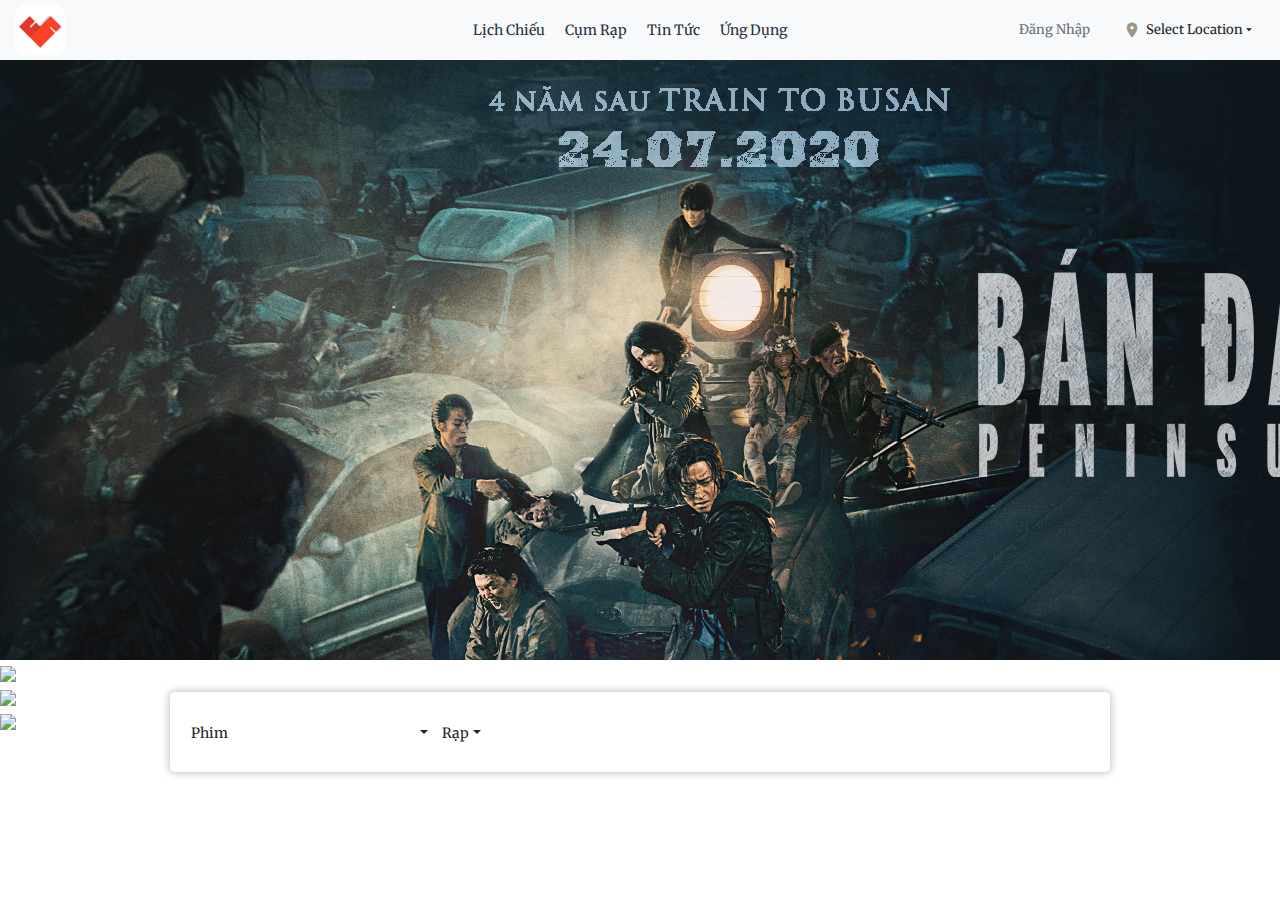
==== Home.html @ 18ea5615 "Update1" ====
<!DOCTYPE html>
<html lang="en">
  <head>
    <title>TIX -Đặt Vé Nhanh Nhất</title>
    <link rel="icon" type="image/png" href="./img/tix-logo2.png" />
    <!-- Required meta tags -->
    <meta charset="utf-8" />
    <meta
      name="viewport"
      content="width=device-width, initial-scale=1, shrink-to-fit=no"
    />

    <!----------------------------- Bootstrap CSS ----------------------------->

    <link
      rel="stylesheet"
      href="https://stackpath.bootstrapcdn.com/bootstrap/4.3.1/css/bootstrap.min.css"
      integrity="sha384-ggOyR0iXCbMQv3Xipma34MD+dH/1fQ784/j6cY/iJTQUOhcWr7x9JvoRxT2MZw1T"
      crossorigin="anonymous"
    />

    <!-----------------------------  OWL CAROUSEL----------------------------->

    <link rel="stylesheet" href="owlcarousel/assets/owl.carousel.min.css" />
    <link
      rel="stylesheet"
      href="owlcarousel/assets/owl.theme.default.min.css"
    />
    <script src="https://code.jquery.com/jquery-3.5.1.min.js"></script>
    <script src="owlcarousel/owl.carousel.min.js"></script>

    <!--------------------- ----------Slick-------------------------------->
    <link rel="stylesheet" type="text/css" href="slick/slick.css"/>
    <link rel="stylesheet" type="text/css" href="slick/slick-theme.css"/>

    <!-----------------------------ICON ------------------------------------->

    <link
      rel="stylesheet"
      href="https://cdn.jsdelivr.net/npm/fontisto@v3.0.4/css/fontisto/fontisto.min.css"
    />
    <link
      href="https://fonts.googleapis.com/icon?family=Material+Icons"
      rel="stylesheet"
    />

    <link
      rel="stylesheet"
      href="https://use.fontawesome.com/releases/v5.1.1/css/all.css"
      integrity="sha384-O8whS3fhG2OnA5Kas0Y9l3cfpmYjapjI0E4theH4iuMD+pLhbf6JI0jIMfYcK3yZ"
      crossorigin="anonymous"
    />
    <link rel="stylesheet" href="./css/home.css" />
  </head>
  <body>
    <header class="header">
      <nav class="navbar navbar-expand-lg navbar-light bg-light">
        <div class="logo">
          <a class="navbar-brand" href="#">
            <img src="./img/tix-logo.png" />
          </a>
          <button
            class="navbar-toggler"
            type="button"
            data-toggle="collapse"
            data-target="#navbarNav"
            aria-controls="navbarNav"
            aria-expanded="false"
            aria-label="Toggle navigation"
          >
            <span class="navbar-toggler-icon"></span>
          </button>
        </div>
        <div class="collapse navbar-collapse" id="navbarNav">
          <ul class="navbar-nav">
            <li class="nav-item">
              <a class="nav-link" href="#">Lịch Chiếu</a>
            </li>
            <li class="nav-item">
              <a class="nav-link" href="#">Cụm Rạp</a>
            </li>
            <li class="nav-item">
              <a class="nav-link" href="#">Tin Tức</a>
            </li>
            <li class="nav-item">
              <a class="nav-link" href="#">Ứng Dụng</a>
            </li>
          </ul>
        </div>
        <div class="navbar-collapse formHeader" id="navbarNav">
          <ul class="navbar-nav">
            <li class="nav-item">
              <a class="nav-link" href="#">
                <i class="fa fa-user-circle"></i>
                <span>Đăng Nhập</span>
              </a>
            </li>
            <li class="nav-item">
              <div class="dropdown">
                <button
                  class="btn dropdown-toggle"
                  type="button"
                  id="dropdownMenuButton"
                  data-toggle="dropdown"
                  aria-haspopup="true"
                  aria-expanded="false"
                >
                  <span class="material-icons">
                    location_on
                  </span>
                  Select Location
                </button>
                <div class="dropdown-menu" aria-labelledby="dropdownMenuButton">
                  <a class="dropdown-item" href="#">Hồ Chí Minh</a>
                  <a class="dropdown-item" href="#">Hài Nội</a>
                  <a class="dropdown-item" href="#">Đà Nẵng</a>
                  <a class="dropdown-item" href="#">Hải Phòng</a>
                  <a class="dropdown-item" href="#">Biên Hòa</a>
                  <a class="dropdown-item" href="#">Biên Hòa</a>
                  <a class="dropdown-item" href="#">Phan Thiết</a>
                  <a class="dropdown-item" href="#">Hạ Long</a>
                  <a class="dropdown-item" href="#">Cần Thơ</a>
                  <a class="dropdown-item" href="#">Vũng Tàu</a>
                </div>
              </div>
            </li>
          </ul>
        </div>
      </nav>
    </header>
    <section class="slider">
      <div class="single-item">
        <div>
          <a href=""><img src="./img/Movie1.jpg" /></a>
        </div>
        <div>
          <a href=""><img src="./img/Movie2.jpg" /></a>
        </div>
        <div>
          <a href=""><img src="./img/Movie3.jpg" /></a>
        </div>
        <div>
            <a href=""><img src="./img/Movie4.jpg" /></a>
          </div>
      </div>
      <div class="homeTools">
        <div class="dropdown flim">
            <button
              class="btn dropdown-toggle"
              type="button"
              id="dropdownMenuButton"
              data-toggle="dropdown"
              aria-haspopup="true"
              aria-expanded="false"
            >
            <span>Phim</span>              
            </button>
            <div class="dropdown-menu" aria-labelledby="dropdownMenuButton">
              <a class="dropdown-item" href="#">Bản Đảo</a>
              <a class="dropdown-item" href="#">Cậu bé người gỗ</a>
              <a class="dropdown-item" href="#">Chuyến du lịch chết chóc</a>
              <a class="dropdown-item" href="#">Hậu Duệ Thần Sấm</a>
            </div>
          </div>
          <div class="dropdown theaters">
            <button
              class="btn dropdown-toggle"
              type="button"
              id="dropdownMenuButton"
              data-toggle="dropdown"
              aria-haspopup="true"
              aria-expanded="false"
            >
            <span>Rạp</span>              
            </button>
            <div class="dropdown-menu" aria-labelledby="dropdownMenuButton">
              <a class="dropdown-item" href="#">Vui Lòng Chọn Phim</a>
            </div>
          </div>

      </div>
    </section>

    <!-- Optional JavaScript -->
    <!-- jQuery first, then Popper.js, then Bootstrap JS -->
    <script
      src="https://cdnjs.cloudflare.com/ajax/libs/popper.js/1.14.7/umd/popper.min.js"
      integrity="sha384-UO2eT0CpHqdSJQ6hJty5KVphtPhzWj9WO1clHTMGa3JDZwrnQq4sF86dIHNDz0W1"
      crossorigin="anonymous"
    ></script>
    <script
      src="https://stackpath.bootstrapcdn.com/bootstrap/4.3.1/js/bootstrap.min.js"
      integrity="sha384-JjSmVgyd0p3pXB1rRibZUAYoIIy6OrQ6VrjIEaFf/nJGzIxFDsf4x0xIM+B07jRM"
      crossorigin="anonymous"
    ></script>
    <script
      type="text/javascript"
      src="https://cdn.jsdelivr.net/npm/slick-carousel@1.8.1/slick/slick.min.js"
    ></script>
    <!--SLICK-->
    <script src="./js/JS/slick.js"></script>
  </body>
</html>
---- css/home.css ----
@import url("https://fonts.googleapis.com/css2?family=Merriweather:wght@300;400;700;900&family=Roboto+Condensed:wght@300;400;700&display=swap");
* {
  font-family: 'Merriweather', serif;
}

.header {
  background-color: rgba(255, 255, 255, 0.9);
  -webkit-box-shadow: 0 0 15px rgba(0, 0, 0, 0.3);
          box-shadow: 0 0 15px rgba(0, 0, 0, 0.3);
  width: 100%;
}

.header .navbar {
  display: -webkit-box;
  display: -ms-flexbox;
  display: flex;
  -webkit-box-pack: justify !important;
      -ms-flex-pack: justify !important;
          justify-content: space-between !important;
  position: relative;
  height: 60px;
}

.header .navbar .logo {
  position: absolute;
  top: 50%;
  left: 15px;
  -webkit-transform: translateY(-50%);
          transform: translateY(-50%);
}

.header .navbar .logo img {
  width: 50px;
}

.header .navbar .collapse {
  position: absolute;
  left: 50%;
  top: 50%;
  -webkit-transform: translate(-50%, -50%);
          transform: translate(-50%, -50%);
}

.header .navbar .collapse .nav-link {
  color: #29303b;
  font-size: 14px;
  margin-right: 20px;
  padding: 0;
  -webkit-transition: .9s;
  transition: .9s;
}

.header .navbar .collapse .nav-link:hover {
  color: #fb4226;
}

.header .navbar .formHeader {
  position: absolute;
  right: 15px;
  top: 50%;
  -webkit-transform: translateY(-50%);
          transform: translateY(-50%);
}

.header .navbar .formHeader .navbar-nav {
  display: -webkit-box;
  display: -ms-flexbox;
  display: flex;
  -webkit-box-pack: center;
      -ms-flex-pack: center;
          justify-content: center;
  -webkit-box-align: center;
      -ms-flex-align: center;
          align-items: center;
}

.header .navbar .formHeader .navbar-nav .nav-item .nav-link {
  color: #686f7a;
  font-size: 14px;
  margin-right: 20px;
  padding: 0;
  -webkit-transition: .9s;
  transition: .9s;
  display: -webkit-box;
  display: -ms-flexbox;
  display: flex;
  -webkit-box-align: center;
      -ms-flex-align: center;
          align-items: center;
  -webkit-box-pack: center;
      -ms-flex-pack: center;
          justify-content: center;
}

.header .navbar .formHeader .navbar-nav .nav-item .nav-link i {
  font-size: 30px;
  color: #9b9b9b;
  margin-right: 10px;
}

.header .navbar .formHeader .navbar-nav .nav-item .nav-link span {
  font-size: 13px;
}

.header .navbar .formHeader .navbar-nav .nav-item .dropdown button {
  display: -webkit-box;
  display: -ms-flexbox;
  display: flex;
  -webkit-box-pack: center;
      -ms-flex-pack: center;
          justify-content: center;
  -webkit-box-align: center;
      -ms-flex-align: center;
          align-items: center;
  background: transparent;
  font-size: 13px;
}

.header .navbar .formHeader .navbar-nav .nav-item .dropdown button span {
  font-size: 18px;
  margin-right: 5px;
}

.header .navbar .formHeader .navbar-nav .nav-item .dropdown button span {
  color: #989586;
}

.slider {
  position: relative;
}

.slider .homeTools {
  display: block;
  max-width: 940px;
  margin: auto;
  height: 80px;
  position: absolute;
  bottom: 0;
  width: 100%;
  left: 50%;
  -webkit-transform: translate(-50%, 50%);
          transform: translate(-50%, 50%);
  background-color: #fff;
  border-radius: 5px;
  -webkit-box-shadow: 0 0 10px rgba(0, 0, 0, 0.3);
          box-shadow: 0 0 10px rgba(0, 0, 0, 0.3);
  z-index: 2;
  display: -webkit-box;
  display: -ms-flexbox;
  display: flex;
  -webkit-box-align: center;
      -ms-flex-align: center;
          align-items: center;
  padding: 0 20px;
}

.slider .homeTools .dropdown {
  outline: none;
}

.slider .homeTools .dropdown .dropdown-toggle {
  position: relative;
}

.slider .homeTools .dropdown .dropdown-toggle span {
  font-size: 14px;
}

.slider .homeTools .dropdown .dropdown-toggle::after {
  position: absolute;
  right: 0;
  top: 50%;
  -webkit-transform: translateY(-50%);
          transform: translateY(-50%);
}

.slider .homeTools .flim .dropdown-toggle {
  padding: 5px 200px 5px 0;
}
/*# sourceMappingURL=home.css.map */
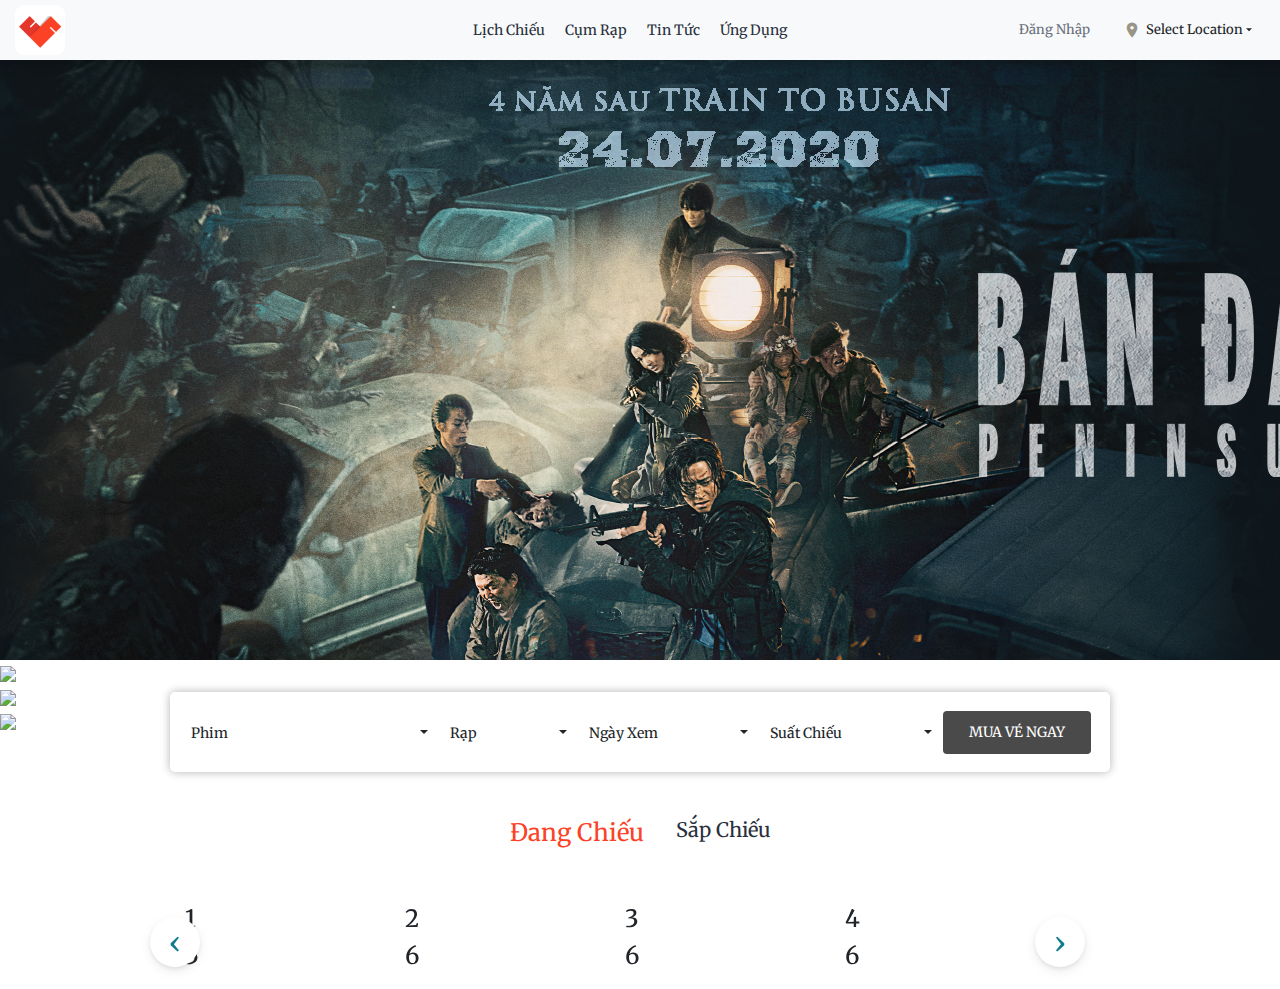
==== commit 6beefc32: "Update" ====
--- a/Home.html
+++ b/Home.html
@@ -30,9 +30,8 @@
     <script src="owlcarousel/owl.carousel.min.js"></script>
 
     <!--------------------- ----------Slick-------------------------------->
-    <link rel="stylesheet" type="text/css" href="slick/slick.css"/>
-    <link rel="stylesheet" type="text/css" href="slick/slick-theme.css"/>
-
+    <link rel="stylesheet" type="text/css" href="slick/slick.css" />
+    <link rel="stylesheet" type="text/css" href="slick/slick-theme.css" />
     <!-----------------------------ICON ------------------------------------->
 
     <link
@@ -140,45 +139,148 @@
           <a href=""><img src="./img/Movie3.jpg" /></a>
         </div>
         <div>
-            <a href=""><img src="./img/Movie4.jpg" /></a>
-          </div>
+          <a href=""><img src="./img/Movie4.jpg" /></a>
+        </div>
       </div>
       <div class="homeTools">
         <div class="dropdown flim">
-            <button
-              class="btn dropdown-toggle"
-              type="button"
-              id="dropdownMenuButton"
-              data-toggle="dropdown"
-              aria-haspopup="true"
-              aria-expanded="false"
+          <button
+            class="btn dropdown-toggle"
+            type="button"
+            id="dropdownMenuButton"
+            data-toggle="dropdown"
+            aria-haspopup="true"
+            aria-expanded="false"
+          >
+            <span>Phim</span>
+          </button>
+          <div class="dropdown-menu" aria-labelledby="dropdownMenuButton">
+            <a class="dropdown-item" href="#">Bản Đảo</a>
+            <a class="dropdown-item" href="#">Cậu bé người gỗ</a>
+            <a class="dropdown-item" href="#">Chuyến du lịch chết chóc</a>
+            <a class="dropdown-item" href="#">Hậu Duệ Thần Sấm</a>
+          </div>
+        </div>
+        <div class="dropdown theaters">
+          <button
+            class="btn dropdown-toggle"
+            type="button"
+            id="dropdownMenuButton"
+            data-toggle="dropdown"
+            aria-haspopup="true"
+            aria-expanded="false"
+          >
+            <span>Rạp</span>
+          </button>
+          <div class="dropdown-menu" aria-labelledby="dropdownMenuButton">
+            <a class="dropdown-item" href="#">Vui Lòng Chọn Phim</a>
+          </div>
+        </div>
+        <div class="dropdown date">
+          <button
+            class="btn dropdown-toggle"
+            type="button"
+            id="dropdownMenuButton"
+            data-toggle="dropdown"
+            aria-haspopup="true"
+            aria-expanded="false"
+          >
+            <span>Ngày Xem</span>
+          </button>
+          <div class="dropdown-menu" aria-labelledby="dropdownMenuButton">
+            <a class="dropdown-item" href="#">Vui Lòng Chọn Phim và Rạp</a>
+          </div>
+        </div>
+        <div class="dropdown showtime">
+          <button
+            class="btn dropdown-toggle"
+            type="button"
+            id="dropdownMenuButton"
+            data-toggle="dropdown"
+            aria-haspopup="true"
+            aria-expanded="false"
+          >
+            <span>Suất Chiếu</span>
+          </button>
+          <div class="dropdown-menu" aria-labelledby="dropdownMenuButton">
+            <a class="dropdown-item" href="#"
+              >Vui Lòng Chọn Phim,Rạp và Ngày Xem</a
             >
-            <span>Phim</span>              
-            </button>
-            <div class="dropdown-menu" aria-labelledby="dropdownMenuButton">
-              <a class="dropdown-item" href="#">Bản Đảo</a>
-              <a class="dropdown-item" href="#">Cậu bé người gỗ</a>
-              <a class="dropdown-item" href="#">Chuyến du lịch chết chóc</a>
-              <a class="dropdown-item" href="#">Hậu Duệ Thần Sấm</a>
+          </div>
+        </div>
+        <div class="buyticker">
+          <button id="btnBuy">MUA VÉ NGAY</button>
+        </div>
+      </div>
+    </section>
+    <section class="container main-container">
+      <section class="flimblock">
+        <ul class="nav nav-pills mb-3 " id="pills-tab" role="tablist">
+          <li class="nav-item" role="presentation">
+            <a
+              class="nav-link active"
+              id="pills-home-tab"
+              data-toggle="pill"
+              href="#pills-ComingNow"
+              role="tab"
+              aria-controls="pills-home"
+              aria-selected="true"
+              >Đang Chiếu</a
+            >
+          </li>
+          <li class="nav-item" role="presentation">
+            <a
+              class="nav-link"
+              id="pills-profile-tab"
+              data-toggle="pill"
+              href="#pills-ComingSoon"
+              role="tab"
+              aria-controls="pills-profile"
+              aria-selected="false"
+              >Sắp Chiếu</a
+            >
+          </li>
+        </ul>
+        <div class="tab-content" id="pills-tabContent">
+          <div
+            class="tab-pane fade show active"
+            id="pills-ComingNow"
+            role="tabpanel"
+            aria-labelledby="pills-home-tab"
+          >
+            <div class="owl-carousel owl-theme row">
+              <div class="col-xl-12 row">
+                <div class="item col-xl-3"><h4>1</h4></div>
+                <div class="item col-xl-3"><h4>2</h4></div>
+                <div class="item col-xl-3"><h4>3</h4></div>
+                <div class="item col-xl-3"><h4>4</h4></div>
+                <div class="item col-xl-3"><h4>5</h4></div>
+                <div class="item col-xl-3"><h4>6</h4></div>
+                <div class="item col-xl-3"><h4>6</h4></div>
+                <div class="item col-xl-3"><h4>6</h4></div>
+              </div>
+              <div class="col-xl-12 row">
+                <div class="item col-xl-3"><h4>1</h4></div>
+                <div class="item col-xl-3"><h4>2</h4></div>
+                <div class="item col-xl-3"><h4>3</h4></div>
+                <div class="item col-xl-3"><h4>4</h4></div>
+                <div class="item col-xl-3"><h4>5</h4></div>
+                <div class="item col-xl-3"><h4>6</h4></div>
+                <div class="item col-xl-3"><h4>6</h4></div>
+                <div class="item col-xl-3"><h4>6</h4></div>
+              </div>
             </div>
           </div>
-          <div class="dropdown theaters">
-            <button
-              class="btn dropdown-toggle"
-              type="button"
-              id="dropdownMenuButton"
-              data-toggle="dropdown"
-              aria-haspopup="true"
-              aria-expanded="false"
-            >
-            <span>Rạp</span>              
-            </button>
-            <div class="dropdown-menu" aria-labelledby="dropdownMenuButton">
-              <a class="dropdown-item" href="#">Vui Lòng Chọn Phim</a>
-            </div>
-          </div>
-
-      </div>
+          <div
+            class="tab-pane fade"
+            id="pills-ComingSoon"
+            role="tabpanel"
+            aria-labelledby="pills-profile-tab"
+          >
+            ...
+          </div>
+        </div>
+      </section>
     </section>
 
     <!-- Optional JavaScript -->
@@ -199,5 +301,6 @@
     ></script>
     <!--SLICK-->
     <script src="./js/JS/slick.js"></script>
+    <script src="./js/JS/carousel.js"></script>
   </body>
 </html>
--- a/css/home.css
+++ b/css/home.css
@@ -4,10 +4,14 @@
 }
 
 .header {
-  background-color: rgba(255, 255, 255, 0.9);
+  background-color: rgba(255, 255, 255, 0.5);
   -webkit-box-shadow: 0 0 15px rgba(0, 0, 0, 0.3);
           box-shadow: 0 0 15px rgba(0, 0, 0, 0.3);
   width: 100%;
+  position: fixed;
+  z-index: 9;
+  height: 60px;
+  top: 0;
 }
 
 .header .navbar {
@@ -126,6 +130,7 @@
 }
 
 .slider {
+  margin-top: 60px;
   position: relative;
 }
 
@@ -151,11 +156,16 @@
   -webkit-box-align: center;
       -ms-flex-align: center;
           align-items: center;
-  padding: 0 20px;
+  padding: 0 10px;
 }
 
 .slider .homeTools .dropdown {
   outline: none;
+  padding: 10px;
+}
+
+.slider .homeTools .dropdown .dropdown-menu .dropdown-item {
+  font-size: 14px;
 }
 
 .slider .homeTools .dropdown .dropdown-toggle {
@@ -177,4 +187,56 @@
 .slider .homeTools .flim .dropdown-toggle {
   padding: 5px 200px 5px 0;
 }
+
+.slider .homeTools .theaters .dropdown-toggle,
+.slider .homeTools .date .dropdown-toggle,
+.slider .homeTools .showtime .dropdown-toggle {
+  padding: 5px 90px 5px 0;
+}
+
+.slider .homeTools .buyticker button {
+  background: #4a4a4a;
+  border: 1px solid transparent;
+  padding: 10px 25px;
+  border-radius: 4px;
+  font-size: 14px;
+  color: #ffffff;
+  cursor: pointer;
+}
+
+.container {
+  max-width: 940px !important;
+}
+
+.main-container .flimblock {
+  padding-top: 75px;
+}
+
+.main-container .flimblock .nav {
+  display: -webkit-box;
+  display: -ms-flexbox;
+  display: flex;
+  -webkit-box-pack: center;
+      -ms-flex-pack: center;
+          justify-content: center;
+}
+
+.main-container .flimblock .nav .nav-item .nav-link {
+  background: transparent;
+  color: #29303b;
+  font-size: 20px;
+  -webkit-transition: .5s;
+  transition: .5s;
+  font-weight: 400;
+}
+
+.main-container .flimblock .nav .nav-item .active {
+  color: #fb4226;
+  font-size: 24px !important;
+  margin-bottom: 30px;
+}
+
+.main-container .flimblock .nav .nav-item .nav-link:hover {
+  font-size: 24px;
+}
 /*# sourceMappingURL=home.css.map */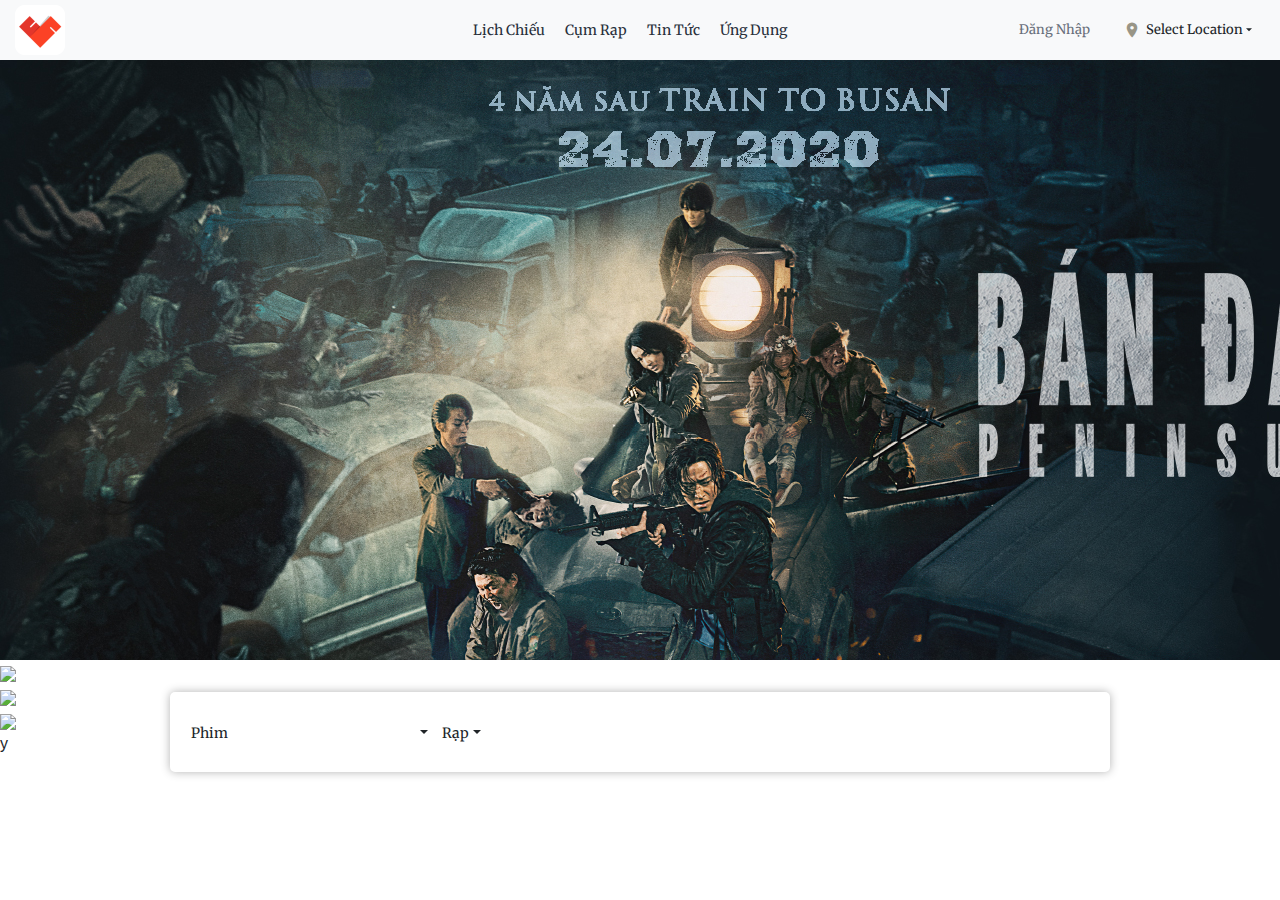
==== commit f6c284af: "??" ====
--- a/Home.html
+++ b/Home.html
@@ -30,8 +30,9 @@
     <script src="owlcarousel/owl.carousel.min.js"></script>
 
     <!--------------------- ----------Slick-------------------------------->
-    <link rel="stylesheet" type="text/css" href="slick/slick.css" />
-    <link rel="stylesheet" type="text/css" href="slick/slick-theme.css" />
+    <link rel="stylesheet" type="text/css" href="slick/slick.css"/>
+    <link rel="stylesheet" type="text/css" href="slick/slick-theme.css"/>
+
     <!-----------------------------ICON ------------------------------------->
 
     <link
@@ -139,150 +140,56 @@
           <a href=""><img src="./img/Movie3.jpg" /></a>
         </div>
         <div>
-          <a href=""><img src="./img/Movie4.jpg" /></a>
-        </div>
+            <a href=""><img src="./img/Movie4.jpg" /></a>
+          </div>
       </div>
       <div class="homeTools">
         <div class="dropdown flim">
-          <button
-            class="btn dropdown-toggle"
-            type="button"
-            id="dropdownMenuButton"
-            data-toggle="dropdown"
-            aria-haspopup="true"
-            aria-expanded="false"
-          >
-            <span>Phim</span>
-          </button>
-          <div class="dropdown-menu" aria-labelledby="dropdownMenuButton">
-            <a class="dropdown-item" href="#">Bản Đảo</a>
-            <a class="dropdown-item" href="#">Cậu bé người gỗ</a>
-            <a class="dropdown-item" href="#">Chuyến du lịch chết chóc</a>
-            <a class="dropdown-item" href="#">Hậu Duệ Thần Sấm</a>
+            <button
+              class="btn dropdown-toggle"
+              type="button"
+              id="dropdownMenuButton"
+              data-toggle="dropdown"
+              aria-haspopup="true"
+              aria-expanded="false"
+            >
+            <span>Phim</span>              
+            </button>
+            <div class="dropdown-menu" aria-labelledby="dropdownMenuButton">
+              <a class="dropdown-item" href="#">Bản Đảo</a>
+              <a class="dropdown-item" href="#">Cậu bé người gỗ</a>
+              <a class="dropdown-item" href="#">Chuyến du lịch chết chóc</a>
+              <a class="dropdown-item" href="#">Hậu Duệ Thần Sấm</a>
+            </div>
           </div>
-        </div>
-        <div class="dropdown theaters">
-          <button
-            class="btn dropdown-toggle"
-            type="button"
-            id="dropdownMenuButton"
-            data-toggle="dropdown"
-            aria-haspopup="true"
-            aria-expanded="false"
-          >
-            <span>Rạp</span>
-          </button>
-          <div class="dropdown-menu" aria-labelledby="dropdownMenuButton">
-            <a class="dropdown-item" href="#">Vui Lòng Chọn Phim</a>
+          <div class="dropdown theaters">
+            <button
+              class="btn dropdown-toggle"
+              type="button"
+              id="dropdownMenuButton"
+              data-toggle="dropdown"
+              aria-haspopup="true"
+              aria-expanded="false"
+            >
+            <span>Rạp</span>              
+            </button>
+            <div class="dropdown-menu" aria-labelledby="dropdownMenuButton">
+              <a class="dropdown-item" href="#">Vui Lòng Chọn Phim</a>
+            </div>
           </div>
-        </div>
-        <div class="dropdown date">
-          <button
-            class="btn dropdown-toggle"
-            type="button"
-            id="dropdownMenuButton"
-            data-toggle="dropdown"
-            aria-haspopup="true"
-            aria-expanded="false"
-          >
-            <span>Ngày Xem</span>
-          </button>
-          <div class="dropdown-menu" aria-labelledby="dropdownMenuButton">
-            <a class="dropdown-item" href="#">Vui Lòng Chọn Phim và Rạp</a>
-          </div>
-        </div>
-        <div class="dropdown showtime">
-          <button
-            class="btn dropdown-toggle"
-            type="button"
-            id="dropdownMenuButton"
-            data-toggle="dropdown"
-            aria-haspopup="true"
-            aria-expanded="false"
-          >
-            <span>Suất Chiếu</span>
-          </button>
-          <div class="dropdown-menu" aria-labelledby="dropdownMenuButton">
-            <a class="dropdown-item" href="#"
-              >Vui Lòng Chọn Phim,Rạp và Ngày Xem</a
-            >
-          </div>
-        </div>
-        <div class="buyticker">
-          <button id="btnBuy">MUA VÉ NGAY</button>
-        </div>
+
       </div>
     </section>
-    <section class="container main-container">
-      <section class="flimblock">
-        <ul class="nav nav-pills mb-3 " id="pills-tab" role="tablist">
-          <li class="nav-item" role="presentation">
-            <a
-              class="nav-link active"
-              id="pills-home-tab"
-              data-toggle="pill"
-              href="#pills-ComingNow"
-              role="tab"
-              aria-controls="pills-home"
-              aria-selected="true"
-              >Đang Chiếu</a
-            >
-          </li>
-          <li class="nav-item" role="presentation">
-            <a
-              class="nav-link"
-              id="pills-profile-tab"
-              data-toggle="pill"
-              href="#pills-ComingSoon"
-              role="tab"
-              aria-controls="pills-profile"
-              aria-selected="false"
-              >Sắp Chiếu</a
-            >
-          </li>
-        </ul>
-        <div class="tab-content" id="pills-tabContent">
-          <div
-            class="tab-pane fade show active"
-            id="pills-ComingNow"
-            role="tabpanel"
-            aria-labelledby="pills-home-tab"
-          >
-            <div class="owl-carousel owl-theme row">
-              <div class="col-xl-12 row">
-                <div class="item col-xl-3"><h4>1</h4></div>
-                <div class="item col-xl-3"><h4>2</h4></div>
-                <div class="item col-xl-3"><h4>3</h4></div>
-                <div class="item col-xl-3"><h4>4</h4></div>
-                <div class="item col-xl-3"><h4>5</h4></div>
-                <div class="item col-xl-3"><h4>6</h4></div>
-                <div class="item col-xl-3"><h4>6</h4></div>
-                <div class="item col-xl-3"><h4>6</h4></div>
-              </div>
-              <div class="col-xl-12 row">
-                <div class="item col-xl-3"><h4>1</h4></div>
-                <div class="item col-xl-3"><h4>2</h4></div>
-                <div class="item col-xl-3"><h4>3</h4></div>
-                <div class="item col-xl-3"><h4>4</h4></div>
-                <div class="item col-xl-3"><h4>5</h4></div>
-                <div class="item col-xl-3"><h4>6</h4></div>
-                <div class="item col-xl-3"><h4>6</h4></div>
-                <div class="item col-xl-3"><h4>6</h4></div>
-              </div>
-            </div>
-          </div>
-          <div
-            class="tab-pane fade"
-            id="pills-ComingSoon"
-            role="tabpanel"
-            aria-labelledby="pills-profile-tab"
-          >
-            ...
-          </div>
-        </div>
-      </section>
+
+
+    <section class="homeCinemaComplex row">
+        <div class="listCinema"></div>
     </section>
 
+
+
+
+y
     <!-- Optional JavaScript -->
     <!-- jQuery first, then Popper.js, then Bootstrap JS -->
     <script
@@ -301,6 +208,5 @@
     ></script>
     <!--SLICK-->
     <script src="./js/JS/slick.js"></script>
-    <script src="./js/JS/carousel.js"></script>
   </body>
 </html>
--- a/css/home.css
+++ b/css/home.css
@@ -4,23 +4,14 @@
 }
 
 .header {
-  background-color: rgba(255, 255, 255, 0.5);
-  -webkit-box-shadow: 0 0 15px rgba(0, 0, 0, 0.3);
-          box-shadow: 0 0 15px rgba(0, 0, 0, 0.3);
+  background-color: rgba(255, 255, 255, 0.9);
+  box-shadow: 0 0 15px rgba(0, 0, 0, 0.3);
   width: 100%;
-  position: fixed;
-  z-index: 9;
-  height: 60px;
-  top: 0;
 }
 
 .header .navbar {
-  display: -webkit-box;
-  display: -ms-flexbox;
   display: flex;
-  -webkit-box-pack: justify !important;
-      -ms-flex-pack: justify !important;
-          justify-content: space-between !important;
+  justify-content: space-between !important;
   position: relative;
   height: 60px;
 }
@@ -29,8 +20,7 @@
   position: absolute;
   top: 50%;
   left: 15px;
-  -webkit-transform: translateY(-50%);
-          transform: translateY(-50%);
+  transform: translateY(-50%);
 }
 
 .header .navbar .logo img {
@@ -41,8 +31,7 @@
   position: absolute;
   left: 50%;
   top: 50%;
-  -webkit-transform: translate(-50%, -50%);
-          transform: translate(-50%, -50%);
+  transform: translate(-50%, -50%);
 }
 
 .header .navbar .collapse .nav-link {
@@ -50,7 +39,6 @@
   font-size: 14px;
   margin-right: 20px;
   padding: 0;
-  -webkit-transition: .9s;
   transition: .9s;
 }
 
@@ -62,20 +50,13 @@
   position: absolute;
   right: 15px;
   top: 50%;
-  -webkit-transform: translateY(-50%);
-          transform: translateY(-50%);
+  transform: translateY(-50%);
 }
 
 .header .navbar .formHeader .navbar-nav {
-  display: -webkit-box;
-  display: -ms-flexbox;
   display: flex;
-  -webkit-box-pack: center;
-      -ms-flex-pack: center;
-          justify-content: center;
-  -webkit-box-align: center;
-      -ms-flex-align: center;
-          align-items: center;
+  justify-content: center;
+  align-items: center;
 }
 
 .header .navbar .formHeader .navbar-nav .nav-item .nav-link {
@@ -83,17 +64,10 @@
   font-size: 14px;
   margin-right: 20px;
   padding: 0;
-  -webkit-transition: .9s;
   transition: .9s;
-  display: -webkit-box;
-  display: -ms-flexbox;
   display: flex;
-  -webkit-box-align: center;
-      -ms-flex-align: center;
-          align-items: center;
-  -webkit-box-pack: center;
-      -ms-flex-pack: center;
-          justify-content: center;
+  align-items: center;
+  justify-content: center;
 }
 
 .header .navbar .formHeader .navbar-nav .nav-item .nav-link i {
@@ -107,15 +81,9 @@
 }
 
 .header .navbar .formHeader .navbar-nav .nav-item .dropdown button {
-  display: -webkit-box;
-  display: -ms-flexbox;
   display: flex;
-  -webkit-box-pack: center;
-      -ms-flex-pack: center;
-          justify-content: center;
-  -webkit-box-align: center;
-      -ms-flex-align: center;
-          align-items: center;
+  justify-content: center;
+  align-items: center;
   background: transparent;
   font-size: 13px;
 }
@@ -130,7 +98,6 @@
 }
 
 .slider {
-  margin-top: 60px;
   position: relative;
 }
 
@@ -143,29 +110,18 @@
   bottom: 0;
   width: 100%;
   left: 50%;
-  -webkit-transform: translate(-50%, 50%);
-          transform: translate(-50%, 50%);
+  transform: translate(-50%, 50%);
   background-color: #fff;
   border-radius: 5px;
-  -webkit-box-shadow: 0 0 10px rgba(0, 0, 0, 0.3);
-          box-shadow: 0 0 10px rgba(0, 0, 0, 0.3);
+  box-shadow: 0 0 10px rgba(0, 0, 0, 0.3);
   z-index: 2;
-  display: -webkit-box;
-  display: -ms-flexbox;
   display: flex;
-  -webkit-box-align: center;
-      -ms-flex-align: center;
-          align-items: center;
-  padding: 0 10px;
+  align-items: center;
+  padding: 0 20px;
 }
 
 .slider .homeTools .dropdown {
   outline: none;
-  padding: 10px;
-}
-
-.slider .homeTools .dropdown .dropdown-menu .dropdown-item {
-  font-size: 14px;
 }
 
 .slider .homeTools .dropdown .dropdown-toggle {
@@ -180,63 +136,52 @@
   position: absolute;
   right: 0;
   top: 50%;
-  -webkit-transform: translateY(-50%);
-          transform: translateY(-50%);
+  transform: translateY(-50%);
 }
 
 .slider .homeTools .flim .dropdown-toggle {
   padding: 5px 200px 5px 0;
 }
 
-.slider .homeTools .theaters .dropdown-toggle,
-.slider .homeTools .date .dropdown-toggle,
-.slider .homeTools .showtime .dropdown-toggle {
-  padding: 5px 90px 5px 0;
+.cinema {
+  display: flex;
+  flex-direction: column;
 }
 
-.slider .homeTools .buyticker button {
-  background: #4a4a4a;
-  border: 1px solid transparent;
-  padding: 10px 25px;
-  border-radius: 4px;
-  font-size: 14px;
-  color: #ffffff;
-  cursor: pointer;
+button img {
+  opacity: 0.5;
 }
 
-.container {
-  max-width: 940px !important;
+button img:hover {
+  opacity: 1;
 }
 
-.main-container .flimblock {
-  padding-top: 75px;
+.tabcontent {
+  opacity: 0.5;
 }
 
-.main-container .flimblock .nav {
-  display: -webkit-box;
-  display: -ms-flexbox;
-  display: flex;
-  -webkit-box-pack: center;
-      -ms-flex-pack: center;
-          justify-content: center;
+.tabcontent:hover {
+  opacity: 1;
 }
 
-.main-container .flimblock .nav .nav-item .nav-link {
-  background: transparent;
-  color: #29303b;
-  font-size: 20px;
-  -webkit-transition: .5s;
-  transition: .5s;
-  font-weight: 400;
+.cinema, .tabcontent, .flimcontent {
+  height: 350px;
+  max-height: 350px;
+  background-color: transparent;
+  overflow: auto;
 }
 
-.main-container .flimblock .nav .nav-item .active {
-  color: #fb4226;
-  font-size: 24px !important;
-  margin-bottom: 30px;
+.cinema::-webkit-scrollbar {
+  width: 5px;
+  display: none;
 }
 
-.main-container .flimblock .nav .nav-item .nav-link:hover {
-  font-size: 24px;
+.cinema::-webkit-scrollbar-thumb {
+  background: linear-gradient(to top, #999, #000);
+  border-radius: 6px;
+}
+
+.cinema:hover::-webkit-scrollbar {
+  display: block;
 }
 /*# sourceMappingURL=home.css.map */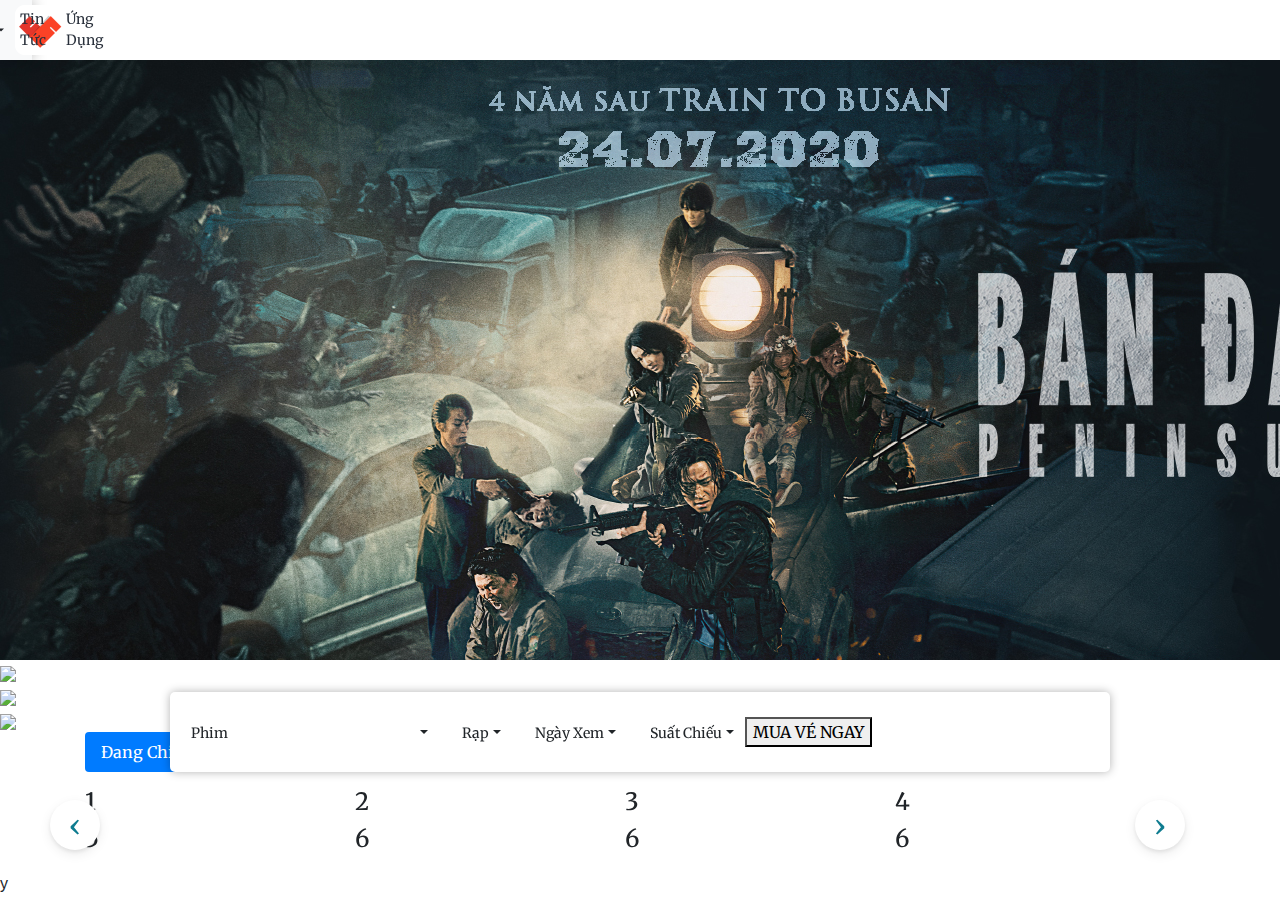
==== commit 1255fe01: "Merge branch 'master' of https://github.com/MinhQuy3n/tix.vn-home" ====
--- a/Home.html
+++ b/Home.html
@@ -30,9 +30,8 @@
     <script src="owlcarousel/owl.carousel.min.js"></script>
 
     <!--------------------- ----------Slick-------------------------------->
-    <link rel="stylesheet" type="text/css" href="slick/slick.css"/>
-    <link rel="stylesheet" type="text/css" href="slick/slick-theme.css"/>
-
+    <link rel="stylesheet" type="text/css" href="slick/slick.css" />
+    <link rel="stylesheet" type="text/css" href="slick/slick-theme.css" />
     <!-----------------------------ICON ------------------------------------->
 
     <link
@@ -140,45 +139,148 @@
           <a href=""><img src="./img/Movie3.jpg" /></a>
         </div>
         <div>
-            <a href=""><img src="./img/Movie4.jpg" /></a>
-          </div>
+          <a href=""><img src="./img/Movie4.jpg" /></a>
+        </div>
       </div>
       <div class="homeTools">
         <div class="dropdown flim">
-            <button
-              class="btn dropdown-toggle"
-              type="button"
-              id="dropdownMenuButton"
-              data-toggle="dropdown"
-              aria-haspopup="true"
-              aria-expanded="false"
+          <button
+            class="btn dropdown-toggle"
+            type="button"
+            id="dropdownMenuButton"
+            data-toggle="dropdown"
+            aria-haspopup="true"
+            aria-expanded="false"
+          >
+            <span>Phim</span>
+          </button>
+          <div class="dropdown-menu" aria-labelledby="dropdownMenuButton">
+            <a class="dropdown-item" href="#">Bản Đảo</a>
+            <a class="dropdown-item" href="#">Cậu bé người gỗ</a>
+            <a class="dropdown-item" href="#">Chuyến du lịch chết chóc</a>
+            <a class="dropdown-item" href="#">Hậu Duệ Thần Sấm</a>
+          </div>
+        </div>
+        <div class="dropdown theaters">
+          <button
+            class="btn dropdown-toggle"
+            type="button"
+            id="dropdownMenuButton"
+            data-toggle="dropdown"
+            aria-haspopup="true"
+            aria-expanded="false"
+          >
+            <span>Rạp</span>
+          </button>
+          <div class="dropdown-menu" aria-labelledby="dropdownMenuButton">
+            <a class="dropdown-item" href="#">Vui Lòng Chọn Phim</a>
+          </div>
+        </div>
+        <div class="dropdown date">
+          <button
+            class="btn dropdown-toggle"
+            type="button"
+            id="dropdownMenuButton"
+            data-toggle="dropdown"
+            aria-haspopup="true"
+            aria-expanded="false"
+          >
+            <span>Ngày Xem</span>
+          </button>
+          <div class="dropdown-menu" aria-labelledby="dropdownMenuButton">
+            <a class="dropdown-item" href="#">Vui Lòng Chọn Phim và Rạp</a>
+          </div>
+        </div>
+        <div class="dropdown showtime">
+          <button
+            class="btn dropdown-toggle"
+            type="button"
+            id="dropdownMenuButton"
+            data-toggle="dropdown"
+            aria-haspopup="true"
+            aria-expanded="false"
+          >
+            <span>Suất Chiếu</span>
+          </button>
+          <div class="dropdown-menu" aria-labelledby="dropdownMenuButton">
+            <a class="dropdown-item" href="#"
+              >Vui Lòng Chọn Phim,Rạp và Ngày Xem</a
             >
-            <span>Phim</span>              
-            </button>
-            <div class="dropdown-menu" aria-labelledby="dropdownMenuButton">
-              <a class="dropdown-item" href="#">Bản Đảo</a>
-              <a class="dropdown-item" href="#">Cậu bé người gỗ</a>
-              <a class="dropdown-item" href="#">Chuyến du lịch chết chóc</a>
-              <a class="dropdown-item" href="#">Hậu Duệ Thần Sấm</a>
+          </div>
+        </div>
+        <div class="buyticker">
+          <button id="btnBuy">MUA VÉ NGAY</button>
+        </div>
+      </div>
+    </section>
+    <section class="container main-container">
+      <section class="flimblock">
+        <ul class="nav nav-pills mb-3 " id="pills-tab" role="tablist">
+          <li class="nav-item" role="presentation">
+            <a
+              class="nav-link active"
+              id="pills-home-tab"
+              data-toggle="pill"
+              href="#pills-ComingNow"
+              role="tab"
+              aria-controls="pills-home"
+              aria-selected="true"
+              >Đang Chiếu</a
+            >
+          </li>
+          <li class="nav-item" role="presentation">
+            <a
+              class="nav-link"
+              id="pills-profile-tab"
+              data-toggle="pill"
+              href="#pills-ComingSoon"
+              role="tab"
+              aria-controls="pills-profile"
+              aria-selected="false"
+              >Sắp Chiếu</a
+            >
+          </li>
+        </ul>
+        <div class="tab-content" id="pills-tabContent">
+          <div
+            class="tab-pane fade show active"
+            id="pills-ComingNow"
+            role="tabpanel"
+            aria-labelledby="pills-home-tab"
+          >
+            <div class="owl-carousel owl-theme row">
+              <div class="col-xl-12 row">
+                <div class="item col-xl-3"><h4>1</h4></div>
+                <div class="item col-xl-3"><h4>2</h4></div>
+                <div class="item col-xl-3"><h4>3</h4></div>
+                <div class="item col-xl-3"><h4>4</h4></div>
+                <div class="item col-xl-3"><h4>5</h4></div>
+                <div class="item col-xl-3"><h4>6</h4></div>
+                <div class="item col-xl-3"><h4>6</h4></div>
+                <div class="item col-xl-3"><h4>6</h4></div>
+              </div>
+              <div class="col-xl-12 row">
+                <div class="item col-xl-3"><h4>1</h4></div>
+                <div class="item col-xl-3"><h4>2</h4></div>
+                <div class="item col-xl-3"><h4>3</h4></div>
+                <div class="item col-xl-3"><h4>4</h4></div>
+                <div class="item col-xl-3"><h4>5</h4></div>
+                <div class="item col-xl-3"><h4>6</h4></div>
+                <div class="item col-xl-3"><h4>6</h4></div>
+                <div class="item col-xl-3"><h4>6</h4></div>
+              </div>
             </div>
           </div>
-          <div class="dropdown theaters">
-            <button
-              class="btn dropdown-toggle"
-              type="button"
-              id="dropdownMenuButton"
-              data-toggle="dropdown"
-              aria-haspopup="true"
-              aria-expanded="false"
-            >
-            <span>Rạp</span>              
-            </button>
-            <div class="dropdown-menu" aria-labelledby="dropdownMenuButton">
-              <a class="dropdown-item" href="#">Vui Lòng Chọn Phim</a>
-            </div>
-          </div>
-
-      </div>
+          <div
+            class="tab-pane fade"
+            id="pills-ComingSoon"
+            role="tabpanel"
+            aria-labelledby="pills-profile-tab"
+          >
+            ...
+          </div>
+        </div>
+      </section>
     </section>
 
 
@@ -208,5 +310,6 @@
     ></script>
     <!--SLICK-->
     <script src="./js/JS/slick.js"></script>
+    <script src="./js/JS/carousel.js"></script>
   </body>
 </html>
--- a/css/home.css
+++ b/css/home.css
@@ -4,9 +4,19 @@
 }
 
 .header {
+<<<<<<< HEAD
   background-color: rgba(255, 255, 255, 0.9);
   box-shadow: 0 0 15px rgba(0, 0, 0, 0.3);
+=======
+  background-color: rgba(255, 255, 255, 0.5);
+  -webkit-box-shadow: 0 0 15px rgba(0, 0, 0, 0.3);
+          box-shadow: 0 0 15px rgba(0, 0, 0, 0.3);
+>>>>>>> 6beefc322480ef505f1135a4a790647c8efe5056
   width: 100%;
+  position: fixed;
+  z-index: 9;
+  height: 60px;
+  top: 0;
 }
 
 .header .navbar {
@@ -98,6 +108,7 @@
 }
 
 .slider {
+  margin-top: 60px;
   position: relative;
 }
 
@@ -116,12 +127,24 @@
   box-shadow: 0 0 10px rgba(0, 0, 0, 0.3);
   z-index: 2;
   display: flex;
+<<<<<<< HEAD
   align-items: center;
   padding: 0 20px;
+=======
+  -webkit-box-align: center;
+      -ms-flex-align: center;
+          align-items: center;
+  padding: 0 10px;
+>>>>>>> 6beefc322480ef505f1135a4a790647c8efe5056
 }
 
 .slider .homeTools .dropdown {
   outline: none;
+  padding: 10px;
+}
+
+.slider .homeTools .dropdown .dropdown-menu .dropdown-item {
+  font-size: 14px;
 }
 
 .slider .homeTools .dropdown .dropdown-toggle {
@@ -143,6 +166,7 @@
   padding: 5px 200px 5px 0;
 }
 
+<<<<<<< HEAD
 .cinema {
   display: flex;
   flex-direction: column;
@@ -183,5 +207,57 @@
 
 .cinema:hover::-webkit-scrollbar {
   display: block;
+=======
+.slider .homeTools .theaters .dropdown-toggle,
+.slider .homeTools .date .dropdown-toggle,
+.slider .homeTools .showtime .dropdown-toggle {
+  padding: 5px 90px 5px 0;
+}
+
+.slider .homeTools .buyticker button {
+  background: #4a4a4a;
+  border: 1px solid transparent;
+  padding: 10px 25px;
+  border-radius: 4px;
+  font-size: 14px;
+  color: #ffffff;
+  cursor: pointer;
+}
+
+.container {
+  max-width: 940px !important;
+}
+
+.main-container .flimblock {
+  padding-top: 75px;
+}
+
+.main-container .flimblock .nav {
+  display: -webkit-box;
+  display: -ms-flexbox;
+  display: flex;
+  -webkit-box-pack: center;
+      -ms-flex-pack: center;
+          justify-content: center;
+}
+
+.main-container .flimblock .nav .nav-item .nav-link {
+  background: transparent;
+  color: #29303b;
+  font-size: 20px;
+  -webkit-transition: .5s;
+  transition: .5s;
+  font-weight: 400;
+}
+
+.main-container .flimblock .nav .nav-item .active {
+  color: #fb4226;
+  font-size: 24px !important;
+  margin-bottom: 30px;
+}
+
+.main-container .flimblock .nav .nav-item .nav-link:hover {
+  font-size: 24px;
+>>>>>>> 6beefc322480ef505f1135a4a790647c8efe5056
 }
 /*# sourceMappingURL=home.css.map */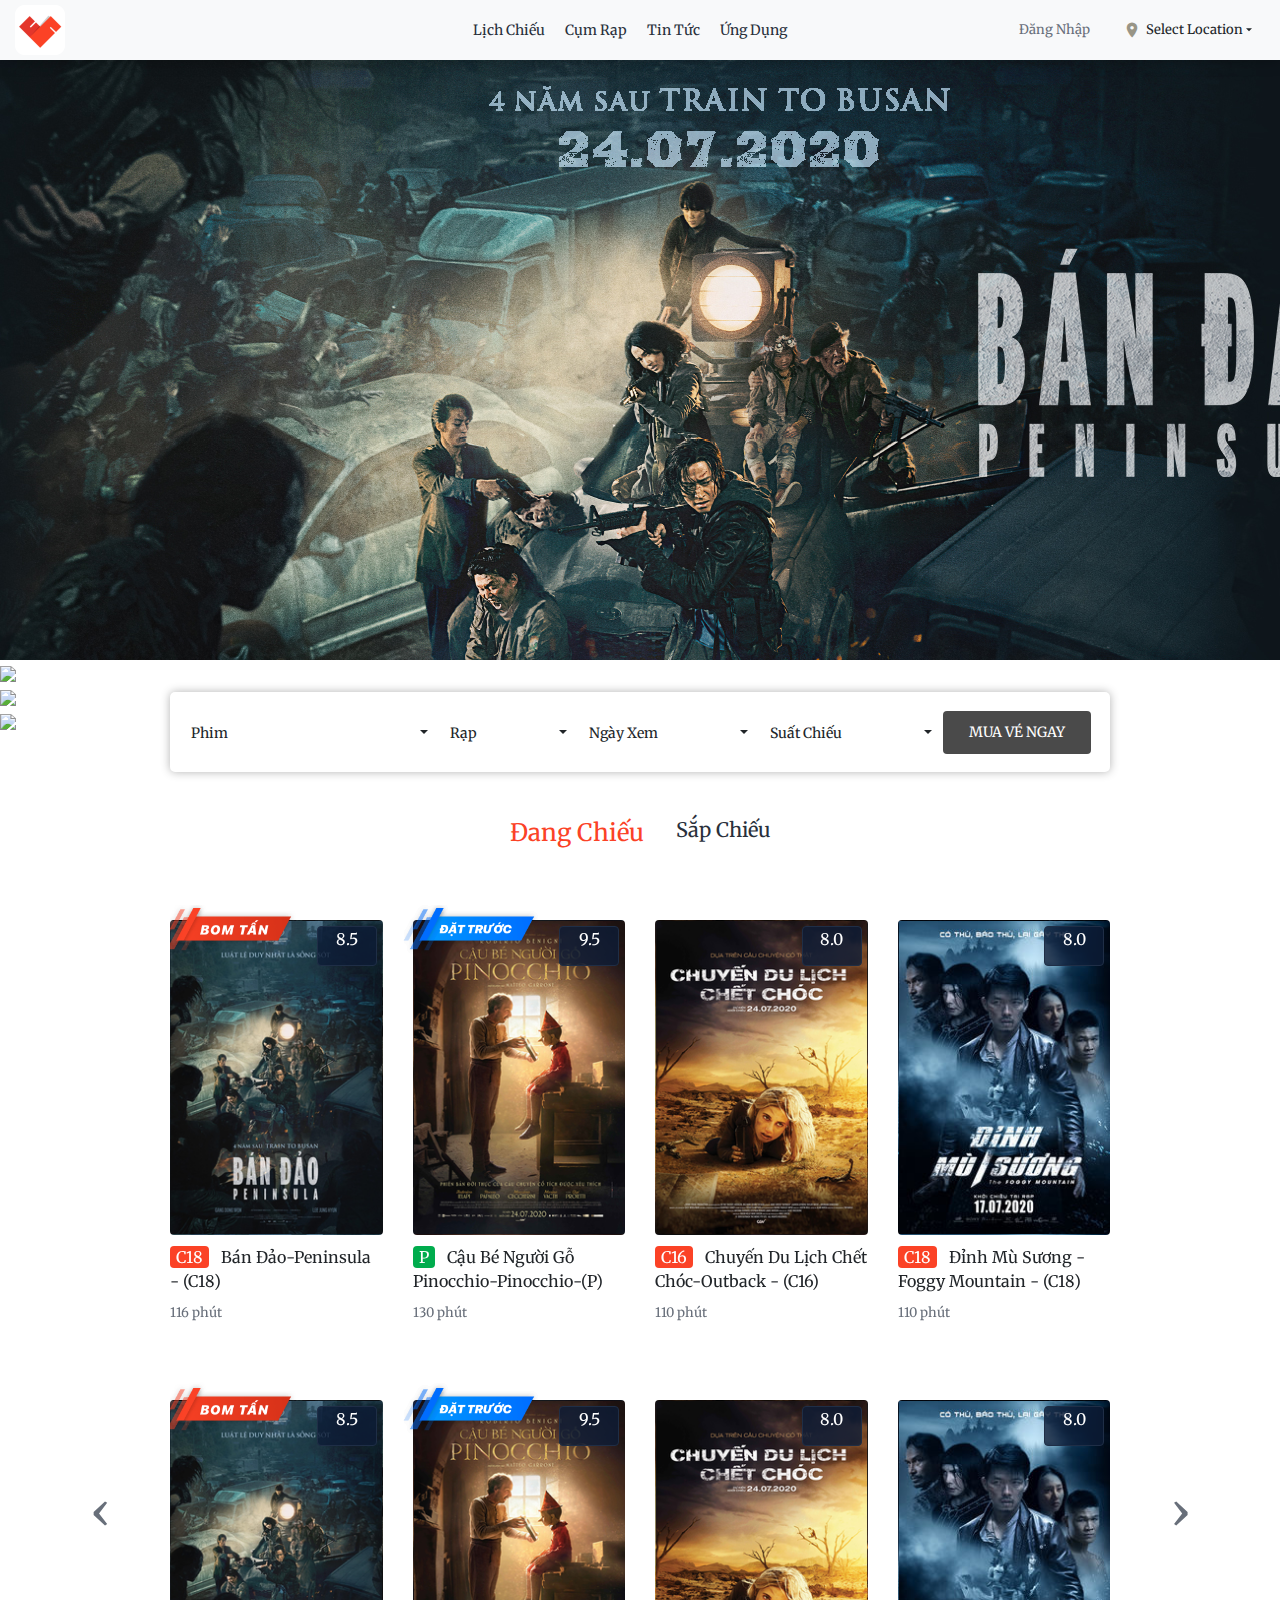
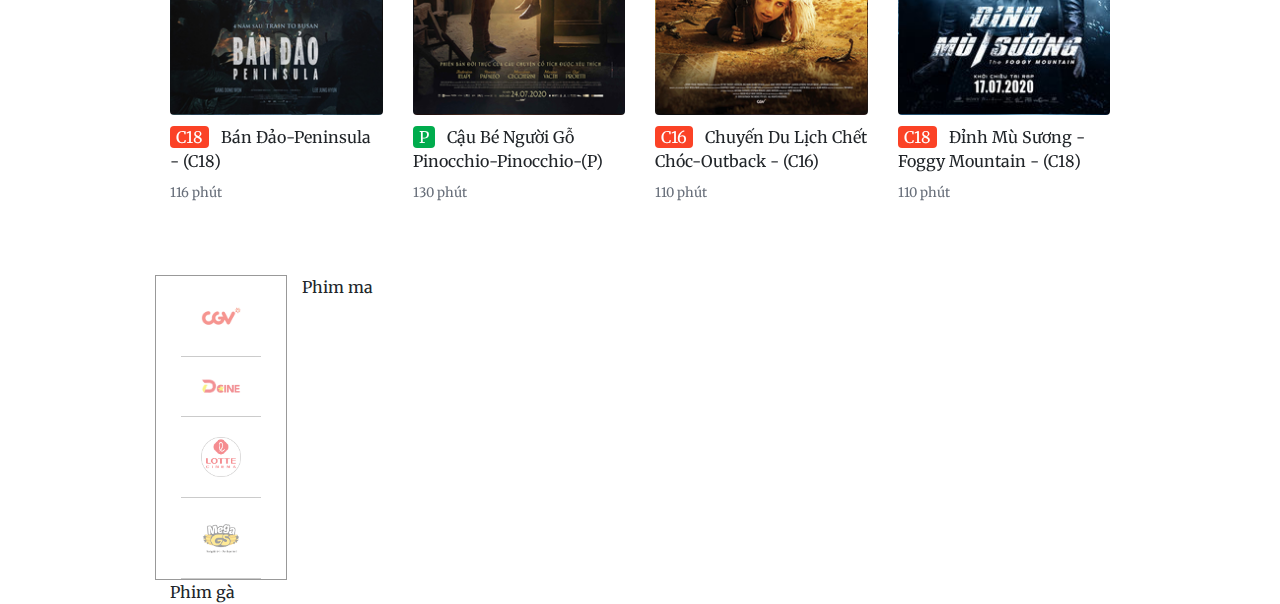
==== commit 637f5796: "Update" ====
--- a/Home.html
+++ b/Home.html
@@ -214,8 +214,8 @@
       </div>
     </section>
     <section class="container main-container">
-      <section class="flimblock">
-        <ul class="nav nav-pills mb-3 " id="pills-tab" role="tablist">
+      <section class="filmblock">
+        <ul class="nav nav-pills mb-3" id="pills-tab" role="tablist">
           <li class="nav-item" role="presentation">
             <a
               class="nav-link active"
@@ -248,26 +248,591 @@
             role="tabpanel"
             aria-labelledby="pills-home-tab"
           >
-            <div class="owl-carousel owl-theme row">
-              <div class="col-xl-12 row">
-                <div class="item col-xl-3"><h4>1</h4></div>
-                <div class="item col-xl-3"><h4>2</h4></div>
-                <div class="item col-xl-3"><h4>3</h4></div>
-                <div class="item col-xl-3"><h4>4</h4></div>
-                <div class="item col-xl-3"><h4>5</h4></div>
-                <div class="item col-xl-3"><h4>6</h4></div>
-                <div class="item col-xl-3"><h4>6</h4></div>
-                <div class="item col-xl-3"><h4>6</h4></div>
+            <div class="owl-carousel owl-theme">
+              <div class="film-list row">
+                <div class="item col-xl-3">
+                  <div class="filmblock__item">
+                    <div class="film__img_1">
+                      <img src="./img/film_type_1.png" class="flimtype1" />
+                      <div class="overlay"></div>
+                      <div class="rate">
+                        <span>
+                          8.5
+                          <div class="star">
+                            <i class="fa fa-star"></i>
+                            <i class="fa fa-star"></i>
+                            <i class="fa fa-star"></i>
+                            <i class="fa fa-star"></i>
+                            <i class="fa fa-star-half"></i>
+                          </div>
+                        </span>
+                      </div>
+                      <span class="btn-play">
+                        <i class="fa fa-play"></i>
+                      </span>
+                    </div>
+                    <div class="film__detail">
+                      <div class="namefilm">
+                        <span class="btn-red">C18</span>
+                        Bán Đảo-Peninsula - (C18)
+                      </div>
+                      <div class="infofilm">
+                        116 phút
+                      </div>
+                    </div>
+                    <button id="buySticker">Mua vé</button>
+                  </div>
+                </div>
+                <div class="item col-xl-3">
+                  <div class="filmblock__item">
+                    <div class="film__img_2">
+                      <img src="./img/film_type_3.png" class="flimtype1" />
+                      <div class="overlay"></div>
+                      <div class="rate">
+                        <span>
+                          9.5
+                          <div class="star">
+                            <i class="fa fa-star"></i>
+                            <i class="fa fa-star"></i>
+                            <i class="fa fa-star"></i>
+                            <i class="fa fa-star"></i>
+                            <i class="fa fa-star"></i>
+                          </div>
+                        </span>
+                      </div>
+                      <span class="btn-play">
+                        <i class="fa fa-play"></i>
+                      </span>
+                    </div>
+                    <div class="film__detail">
+                      <div class="namefilm">
+                        <span class="btn-green">P</span>
+                        Cậu Bé Người Gỗ Pinocchio-Pinocchio-(P)
+                      </div>
+                      <div class="infofilm">
+                        130 phút
+                      </div>
+                    </div>
+                    <button id="buySticker">Mua vé</button>
+                  </div>
+                </div>
+                <div class="item col-xl-3">
+                  <div class="filmblock__item">
+                    <div class="film__img_3">
+                      <div class="overlay"></div>
+                      <div class="rate">
+                        <span>
+                          8.0
+                          <div class="star">
+                            <i class="fa fa-star"></i>
+                            <i class="fa fa-star"></i>
+                            <i class="fa fa-star"></i>
+                            <i class="fa fa-star"></i>
+                            <i class="fa fa-star-half"></i>
+                          </div>
+                        </span>
+                      </div>
+                      <span class="btn-play">
+                        <i class="fa fa-play"></i>
+                      </span>
+                    </div>
+                    <div class="film__detail">
+                      <div class="namefilm">
+                        <span class="btn-red">C16</span>
+                        Chuyến Du Lịch Chết Chóc-Outback - (C16)
+                      </div>
+                      <div class="infofilm">
+                        110 phút
+                      </div>
+                    </div>
+                    <button id="buySticker">Mua vé</button>
+                  </div>
+                </div>
+                <div class="item col-xl-3">
+                  <div class="filmblock__item">
+                    <div class="film__img_4">
+                      <div class="overlay"></div>
+                      <div class="rate">
+                        <span>
+                          8.0
+                          <div class="star">
+                            <i class="fa fa-star"></i>
+                            <i class="fa fa-star"></i>
+                            <i class="fa fa-star"></i>
+                            <i class="fa fa-star"></i>
+                          </div>
+                        </span>
+                      </div>
+                      <span class="btn-play">
+                        <i class="fa fa-play"></i>
+                      </span>
+                    </div>
+                    <div class="film__detail">
+                      <div class="namefilm">
+                        <span class="btn-red">C18</span>
+                        Đỉnh Mù Sương - Foggy Mountain - (C18)
+                      </div>
+                      <div class="infofilm">
+                        110 phút
+                      </div>
+                    </div>
+                    <button id="buySticker">Mua vé</button>
+                  </div>
+                </div>
+                <div class="item col-xl-3">
+                  <div class="filmblock__item">
+                    <div class="film__img_1">
+                      <img src="./img/film_type_1.png" class="flimtype1" />
+                      <div class="overlay"></div>
+                      <div class="rate">
+                        <span>
+                          8.5
+                          <div class="star">
+                            <i class="fa fa-star"></i>
+                            <i class="fa fa-star"></i>
+                            <i class="fa fa-star"></i>
+                            <i class="fa fa-star"></i>
+                            <i class="fa fa-star-half"></i>
+                          </div>
+                        </span>
+                      </div>
+                      <span class="btn-play">
+                        <i class="fa fa-play"></i>
+                      </span>
+                    </div>
+                    <div class="film__detail">
+                      <div class="namefilm">
+                        <span class="btn-red">C18</span>
+                        Bán Đảo-Peninsula - (C18)
+                      </div>
+                      <div class="infofilm">
+                        116 phút
+                      </div>
+                    </div>
+                    <button id="buySticker">Mua vé</button>
+                  </div>
+                </div>
+                <div class="item col-xl-3">
+                  <div class="filmblock__item">
+                    <div class="film__img_2">
+                      <img src="./img/film_type_3.png" class="flimtype1" />
+                      <div class="overlay"></div>
+                      <div class="rate">
+                        <span>
+                          9.5
+                          <div class="star">
+                            <i class="fa fa-star"></i>
+                            <i class="fa fa-star"></i>
+                            <i class="fa fa-star"></i>
+                            <i class="fa fa-star"></i>
+                            <i class="fa fa-star"></i>
+                          </div>
+                        </span>
+                      </div>
+                      <span class="btn-play">
+                        <i class="fa fa-play"></i>
+                      </span>
+                    </div>
+                    <div class="film__detail">
+                      <div class="namefilm">
+                        <span class="btn-green">P</span>
+                        Cậu Bé Người Gỗ Pinocchio-Pinocchio-(P)
+                      </div>
+                      <div class="infofilm">
+                        130 phút
+                      </div>
+                    </div>
+                    <button id="buySticker">Mua vé</button>
+                  </div>
+                </div>
+                <div class="item col-xl-3">
+                  <div class="filmblock__item">
+                    <div class="film__img_3">
+                      <div class="overlay"></div>
+                      <div class="rate">
+                        <span>
+                          8.0
+                          <div class="star">
+                            <i class="fa fa-star"></i>
+                            <i class="fa fa-star"></i>
+                            <i class="fa fa-star"></i>
+                            <i class="fa fa-star"></i>
+                            <i class="fa fa-star-half"></i>
+                          </div>
+                        </span>
+                      </div>
+                      <span class="btn-play">
+                        <i class="fa fa-play"></i>
+                      </span>
+                    </div>
+                    <div class="film__detail">
+                      <div class="namefilm">
+                        <span class="btn-red">C16</span>
+                        Chuyến Du Lịch Chết Chóc-Outback - (C16)
+                      </div>
+                      <div class="infofilm">
+                        110 phút
+                      </div>
+                    </div>
+                    <button id="buySticker">Mua vé</button>
+                  </div>
+                </div>
+                <div class="item col-xl-3">
+                  <div class="filmblock__item">
+                    <div class="film__img_4">
+                      <div class="overlay"></div>
+                      <div class="rate">
+                        <span>
+                          8.0
+                          <div class="star">
+                            <i class="fa fa-star"></i>
+                            <i class="fa fa-star"></i>
+                            <i class="fa fa-star"></i>
+                            <i class="fa fa-star"></i>
+                          </div>
+                        </span>
+                      </div>
+                      <span class="btn-play">
+                        <i class="fa fa-play"></i>
+                      </span>
+                    </div>
+                    <div class="film__detail">
+                      <div class="namefilm">
+                        <span class="btn-red">C18</span>
+                        Đỉnh Mù Sương - Foggy Mountain - (C18)
+                      </div>
+                      <div class="infofilm">
+                        110 phút
+                      </div>
+                    </div>
+                    <button id="buySticker">Mua vé</button>
+                  </div>
+                </div>
               </div>
-              <div class="col-xl-12 row">
-                <div class="item col-xl-3"><h4>1</h4></div>
-                <div class="item col-xl-3"><h4>2</h4></div>
-                <div class="item col-xl-3"><h4>3</h4></div>
-                <div class="item col-xl-3"><h4>4</h4></div>
-                <div class="item col-xl-3"><h4>5</h4></div>
-                <div class="item col-xl-3"><h4>6</h4></div>
-                <div class="item col-xl-3"><h4>6</h4></div>
-                <div class="item col-xl-3"><h4>6</h4></div>
+              <div class="film-list row">
+                <div class="item col-xl-3">
+                  <div class="filmblock__item">
+                    <div class="film__img_1">
+                      <img src="./img/film_type_1.png" class="flimtype1" />
+                      <div class="overlay"></div>
+                      <div class="rate">
+                        <span>
+                          8.5
+                          <div class="star">
+                            <i class="fa fa-star"></i>
+                            <i class="fa fa-star"></i>
+                            <i class="fa fa-star"></i>
+                            <i class="fa fa-star"></i>
+                            <i class="fa fa-star-half"></i>
+                          </div>
+                        </span>
+                      </div>
+                      <span class="btn-play">
+                        <i class="fa fa-play"></i>
+                      </span>
+                    </div>
+                    <div class="film__detail">
+                      <div class="namefilm">
+                        <span class="btn-red">C18</span>
+                        Bán Đảo-Peninsula - (C18)
+                      </div>
+                      <div class="infofilm">
+                        116 phút
+                      </div>
+                    </div>
+                    <button id="buySticker">Mua vé</button>
+                  </div>
+                </div>
+                <div class="item col-xl-3">
+                  <div class="filmblock__item">
+                    <div class="film__img_2">
+                      <img src="./img/film_type_3.png" class="flimtype1" />
+                      <div class="overlay"></div>
+                      <div class="rate">
+                        <span>
+                          9.5
+                          <div class="star">
+                            <i class="fa fa-star"></i>
+                            <i class="fa fa-star"></i>
+                            <i class="fa fa-star"></i>
+                            <i class="fa fa-star"></i>
+                            <i class="fa fa-star"></i>
+                          </div>
+                        </span>
+                      </div>
+                      <span class="btn-play">
+                        <i class="fa fa-play"></i>
+                      </span>
+                    </div>
+                    <div class="film__detail">
+                      <div class="namefilm">
+                        <span class="btn-green">P</span>
+                        Cậu Bé Người Gỗ Pinocchio-Pinocchio-(P)
+                      </div>
+                      <div class="infofilm">
+                        130 phút
+                      </div>
+                    </div>
+                    <button id="buySticker">Mua vé</button>
+                  </div>
+                </div>
+                <div class="item col-xl-3">
+                  <div class="filmblock__item">
+                    <div class="film__img_3">
+                      <div class="overlay"></div>
+                      <div class="rate">
+                        <span>
+                          8.0
+                          <div class="star">
+                            <i class="fa fa-star"></i>
+                            <i class="fa fa-star"></i>
+                            <i class="fa fa-star"></i>
+                            <i class="fa fa-star"></i>
+                            <i class="fa fa-star-half"></i>
+                          </div>
+                        </span>
+                      </div>
+                      <span class="btn-play">
+                        <i class="fa fa-play"></i>
+                      </span>
+                    </div>
+                    <div class="film__detail">
+                      <div class="namefilm">
+                        <span class="btn-red">C16</span>
+                        Chuyến Du Lịch Chết Chóc-Outback - (C16)
+                      </div>
+                      <div class="infofilm">
+                        110 phút
+                      </div>
+                    </div>
+                    <button id="buySticker">Mua vé</button>
+                  </div>
+                </div>
+                <div class="item col-xl-3">
+                  <div class="filmblock__item">
+                    <div class="film__img_4">
+                      <div class="overlay"></div>
+                      <div class="rate">
+                        <span>
+                          8.0
+                          <div class="star">
+                            <i class="fa fa-star"></i>
+                            <i class="fa fa-star"></i>
+                            <i class="fa fa-star"></i>
+                            <i class="fa fa-star"></i>
+                          </div>
+                        </span>
+                      </div>
+                      <span class="btn-play">
+                        <i class="fa fa-play"></i>
+                      </span>
+                    </div>
+                    <div class="film__detail">
+                      <div class="namefilm">
+                        <span class="btn-red">C18</span>
+                        Đỉnh Mù Sương - Foggy Mountain - (C18)
+                      </div>
+                      <div class="infofilm">
+                        110 phút
+                      </div>
+                    </div>
+                    <button id="buySticker">Mua vé</button>
+                  </div>
+                </div>
+                <div class="item col-xl-3">
+                  <div class="filmblock__item">
+                    <div class="film__img_1">
+                      <img src="./img/film_type_1.png" class="flimtype1" />
+                      <div class="overlay"></div>
+                      <div class="rate">
+                        <span>
+                          8.5
+                          <div class="star">
+                            <i class="fa fa-star"></i>
+                            <i class="fa fa-star"></i>
+                            <i class="fa fa-star"></i>
+                            <i class="fa fa-star"></i>
+                            <i class="fa fa-star-half"></i>
+                          </div>
+                        </span>
+                      </div>
+                      <span class="btn-play">
+                        <i class="fa fa-play"></i>
+                      </span>
+                    </div>
+                    <div class="film__detail">
+                      <div class="namefilm">
+                        <span class="btn-red">C18</span>
+                        Bán Đảo-Peninsula - (C18)
+                      </div>
+                      <div class="infofilm">
+                        116 phút
+                      </div>
+                    </div>
+                    <button id="buySticker">Mua vé</button>
+                  </div>
+                </div>
+                <div class="item col-xl-3">
+                  <div class="filmblock__item">
+                    <div class="film__img_2">
+                      <img src="./img/film_type_3.png" class="flimtype1" />
+                      <div class="overlay"></div>
+                      <div class="rate">
+                        <span>
+                          9.5
+                          <div class="star">
+                            <i class="fa fa-star"></i>
+                            <i class="fa fa-star"></i>
+                            <i class="fa fa-star"></i>
+                            <i class="fa fa-star"></i>
+                            <i class="fa fa-star"></i>
+                          </div>
+                        </span>
+                      </div>
+                      <span class="btn-play">
+                        <i class="fa fa-play"></i>
+                      </span>
+                    </div>
+                    <div class="film__detail">
+                      <div class="namefilm">
+                        <span class="btn-green">P</span>
+                        Cậu Bé Người Gỗ Pinocchio-Pinocchio-(P)
+                      </div>
+                      <div class="infofilm">
+                        130 phút
+                      </div>
+                    </div>
+                    <button id="buySticker">Mua vé</button>
+                  </div>
+                </div>
+                <div class="item col-xl-3">
+                  <div class="filmblock__item">
+                    <div class="film__img_3">
+                      <div class="overlay"></div>
+                      <div class="rate">
+                        <span>
+                          8.0
+                          <div class="star">
+                            <i class="fa fa-star"></i>
+                            <i class="fa fa-star"></i>
+                            <i class="fa fa-star"></i>
+                            <i class="fa fa-star"></i>
+                            <i class="fa fa-star-half"></i>
+                          </div>
+                        </span>
+                      </div>
+                      <span class="btn-play">
+                        <i class="fa fa-play"></i>
+                      </span>
+                    </div>
+                    <div class="film__detail">
+                      <div class="namefilm">
+                        <span class="btn-red">C16</span>
+                        Chuyến Du Lịch Chết Chóc-Outback - (C16)
+                      </div>
+                      <div class="infofilm">
+                        110 phút
+                      </div>
+                    </div>
+                    <button id="buySticker">Mua vé</button>
+                  </div>
+                </div>
+                <div class="item col-xl-3">
+                  <div class="filmblock__item">
+                    <div class="film__img_4">
+                      <div class="overlay"></div>
+                      <div class="rate">
+                        <span>
+                          8.0
+                          <div class="star">
+                            <i class="fa fa-star"></i>
+                            <i class="fa fa-star"></i>
+                            <i class="fa fa-star"></i>
+                            <i class="fa fa-star"></i>
+                          </div>
+                        </span>
+                      </div>
+                      <span class="btn-play">
+                        <i class="fa fa-play"></i>
+                      </span>
+                    </div>
+                    <div class="film__detail">
+                      <div class="namefilm">
+                        <span class="btn-red">C18</span>
+                        Đỉnh Mù Sương - Foggy Mountain - (C18)
+                      </div>
+                      <div class="infofilm">
+                        110 phút
+                      </div>
+                    </div>
+                    <button id="buySticker">Mua vé</button>
+                  </div>
+                </div>
+              </div>
+              <div class="film-list row">
+                <div class="item col-xl-3">
+                  <div class="filmblock__item">
+                    <div class="film__img_4">
+                      <div class="overlay"></div>
+                      <div class="rate">
+                        <span>
+                          8.0
+                          <div class="star">
+                            <i class="fa fa-star"></i>
+                            <i class="fa fa-star"></i>
+                            <i class="fa fa-star"></i>
+                            <i class="fa fa-star"></i>
+                          </div>
+                        </span>
+                      </div>
+                      <span class="btn-play">
+                        <i class="fa fa-play"></i>
+                      </span>
+                    </div>
+                    <div class="film__detail">
+                      <div class="namefilm">
+                        <span class="btn-red">C18</span>
+                        Đỉnh Mù Sương - Foggy Mountain - (C18)
+                      </div>
+                      <div class="infofilm">
+                        110 phút
+                      </div>
+                    </div>
+                    <button id="buySticker">Mua vé</button>
+                  </div>
+                </div>
+                <div class="item col-xl-3">
+                  <div class="filmblock__item">
+                    <div class="film__img_3">
+                      <div class="overlay"></div>
+                      <div class="rate">
+                        <span>
+                          8.0
+                          <div class="star">
+                            <i class="fa fa-star"></i>
+                            <i class="fa fa-star"></i>
+                            <i class="fa fa-star"></i>
+                            <i class="fa fa-star"></i>
+                            <i class="fa fa-star-half"></i>
+                          </div>
+                        </span>
+                      </div>
+                      <span class="btn-play">
+                        <i class="fa fa-play"></i>
+                      </span>
+                    </div>
+                    <div class="film__detail">
+                      <div class="namefilm">
+                        <span class="btn-red">C16</span>
+                        Chuyến Du Lịch Chết Chóc-Outback - (C16)
+                      </div>
+                      <div class="infofilm">
+                        110 phút
+                      </div>
+                    </div>
+                    <button id="buySticker">Mua vé</button>
+                  </div>
+                </div>
               </div>
             </div>
           </div>
@@ -277,21 +842,369 @@
             role="tabpanel"
             aria-labelledby="pills-profile-tab"
           >
-            ...
+            <div class="owl-carousel owl-theme">
+              <div class="film-list row">
+                <div class="item col-xl-3">
+                  <div class="filmblock__item">
+                    <div class="film__img_1">
+                      <img src="./img/film_type_1.png" class="flimtype1" />
+                      <div class="overlay"></div>
+                      <div class="rate">
+                        <span>
+                          8.5
+                          <div class="star">
+                            <i class="fa fa-star"></i>
+                            <i class="fa fa-star"></i>
+                            <i class="fa fa-star"></i>
+                            <i class="fa fa-star"></i>
+                            <i class="fa fa-star-half"></i>
+                          </div>
+                        </span>
+                      </div>
+                      <span class="btn-play">
+                        <i class="fa fa-play"></i>
+                      </span>
+                    </div>
+                    <div class="film__detail">
+                      <div class="namefilm">
+                        <span class="btn-red">C18</span>
+                        Bán Đảo-Peninsula - (C18)
+                      </div>
+                      <div class="infofilm">
+                        116 phút
+                      </div>
+                    </div>
+                    <button id="buySticker">Mua vé</button>
+                  </div>
+                </div>
+                <div class="item col-xl-3">
+                  <div class="filmblock__item">
+                    <div class="film__img_2">
+                      <img src="./img/film_type_3.png" class="flimtype1" />
+                      <div class="overlay"></div>
+                      <div class="rate">
+                        <span>
+                          9.5
+                          <div class="star">
+                            <i class="fa fa-star"></i>
+                            <i class="fa fa-star"></i>
+                            <i class="fa fa-star"></i>
+                            <i class="fa fa-star"></i>
+                            <i class="fa fa-star"></i>
+                          </div>
+                        </span>
+                      </div>
+                      <span class="btn-play">
+                        <i class="fa fa-play"></i>
+                      </span>
+                    </div>
+                    <div class="film__detail">
+                      <div class="namefilm">
+                        <span class="btn-green">P</span>
+                        Cậu Bé Người Gỗ Pinocchio-Pinocchio-(P)
+                      </div>
+                      <div class="infofilm">
+                        130 phút
+                      </div>
+                    </div>
+                    <button id="buySticker">Mua vé</button>
+                  </div>
+                </div>
+                <div class="item col-xl-3">
+                  <div class="filmblock__item">
+                    <div class="film__img_3">
+                      <div class="overlay"></div>
+                      <div class="rate">
+                        <span>
+                          8.0
+                          <div class="star">
+                            <i class="fa fa-star"></i>
+                            <i class="fa fa-star"></i>
+                            <i class="fa fa-star"></i>
+                            <i class="fa fa-star"></i>
+                            <i class="fa fa-star-half"></i>
+                          </div>
+                        </span>
+                      </div>
+                      <span class="btn-play">
+                        <i class="fa fa-play"></i>
+                      </span>
+                    </div>
+                    <div class="film__detail">
+                      <div class="namefilm">
+                        <span class="btn-red">C16</span>
+                        Chuyến Du Lịch Chết Chóc-Outback - (C16)
+                      </div>
+                      <div class="infofilm">
+                        110 phút
+                      </div>
+                    </div>
+                    <button id="buySticker">Mua vé</button>
+                  </div>
+                </div>
+                <div class="item col-xl-3">
+                  <div class="filmblock__item">
+                    <div class="film__img_4">
+                      <div class="overlay"></div>
+                      <div class="rate">
+                        <span>
+                          8.0
+                          <div class="star">
+                            <i class="fa fa-star"></i>
+                            <i class="fa fa-star"></i>
+                            <i class="fa fa-star"></i>
+                            <i class="fa fa-star"></i>
+                          </div>
+                        </span>
+                      </div>
+                      <span class="btn-play">
+                        <i class="fa fa-play"></i>
+                      </span>
+                    </div>
+                    <div class="film__detail">
+                      <div class="namefilm">
+                        <span class="btn-red">C18</span>
+                        Đỉnh Mù Sương - Foggy Mountain - (C18)
+                      </div>
+                      <div class="infofilm">
+                        110 phút
+                      </div>
+                    </div>
+                    <button id="buySticker">Mua vé</button>
+                  </div>
+                </div>
+                <div class="item col-xl-3">
+                  <div class="filmblock__item">
+                    <div class="film__img_1">
+                      <img src="./img/film_type_1.png" class="flimtype1" />
+                      <div class="overlay"></div>
+                      <div class="rate">
+                        <span>
+                          8.5
+                          <div class="star">
+                            <i class="fa fa-star"></i>
+                            <i class="fa fa-star"></i>
+                            <i class="fa fa-star"></i>
+                            <i class="fa fa-star"></i>
+                            <i class="fa fa-star-half"></i>
+                          </div>
+                        </span>
+                      </div>
+                      <span class="btn-play">
+                        <i class="fa fa-play"></i>
+                      </span>
+                    </div>
+                    <div class="film__detail">
+                      <div class="namefilm">
+                        <span class="btn-red">C18</span>
+                        Bán Đảo-Peninsula - (C18)
+                      </div>
+                      <div class="infofilm">
+                        116 phút
+                      </div>
+                    </div>
+                    <button id="buySticker">Mua vé</button>
+                  </div>
+                </div>
+                <div class="item col-xl-3">
+                  <div class="filmblock__item">
+                    <div class="film__img_2">
+                      <img src="./img/film_type_3.png" class="flimtype1" />
+                      <div class="overlay"></div>
+                      <div class="rate">
+                        <span>
+                          9.5
+                          <div class="star">
+                            <i class="fa fa-star"></i>
+                            <i class="fa fa-star"></i>
+                            <i class="fa fa-star"></i>
+                            <i class="fa fa-star"></i>
+                            <i class="fa fa-star"></i>
+                          </div>
+                        </span>
+                      </div>
+                      <span class="btn-play">
+                        <i class="fa fa-play"></i>
+                      </span>
+                    </div>
+                    <div class="film__detail">
+                      <div class="namefilm">
+                        <span class="btn-green">P</span>
+                        Cậu Bé Người Gỗ Pinocchio-Pinocchio-(P)
+                      </div>
+                      <div class="infofilm">
+                        130 phút
+                      </div>
+                    </div>
+                    <button id="buySticker">Mua vé</button>
+                  </div>
+                </div>
+                <div class="item col-xl-3">
+                  <div class="filmblock__item">
+                    <div class="film__img_3">
+                      <div class="overlay"></div>
+                      <div class="rate">
+                        <span>
+                          8.0
+                          <div class="star">
+                            <i class="fa fa-star"></i>
+                            <i class="fa fa-star"></i>
+                            <i class="fa fa-star"></i>
+                            <i class="fa fa-star"></i>
+                            <i class="fa fa-star-half"></i>
+                          </div>
+                        </span>
+                      </div>
+                      <span class="btn-play">
+                        <i class="fa fa-play"></i>
+                      </span>
+                    </div>
+                    <div class="film__detail">
+                      <div class="namefilm">
+                        <span class="btn-red">C16</span>
+                        Chuyến Du Lịch Chết Chóc-Outback - (C16)
+                      </div>
+                      <div class="infofilm">
+                        110 phút
+                      </div>
+                    </div>
+                    <button id="buySticker">Mua vé</button>
+                  </div>
+                </div>
+                <div class="item col-xl-3">
+                  <div class="filmblock__item">
+                    <div class="film__img_4">
+                      <div class="overlay"></div>
+                      <div class="rate">
+                        <span>
+                          8.0
+                          <div class="star">
+                            <i class="fa fa-star"></i>
+                            <i class="fa fa-star"></i>
+                            <i class="fa fa-star"></i>
+                            <i class="fa fa-star"></i>
+                          </div>
+                        </span>
+                      </div>
+                      <span class="btn-play">
+                        <i class="fa fa-play"></i>
+                      </span>
+                    </div>
+                    <div class="film__detail">
+                      <div class="namefilm">
+                        <span class="btn-red">C18</span>
+                        Đỉnh Mù Sương - Foggy Mountain - (C18)
+                      </div>
+                      <div class="infofilm">
+                        110 phút
+                      </div>
+                    </div>
+                    <button id="buySticker">Mua vé</button>
+                  </div>
+                </div>
+              </div>
+              <div class="film-list row">
+                <div class="item col-xl-3">
+                  <div class="filmblock__item">
+                    <div class="film__img_4">
+                      <div class="overlay"></div>
+                      <div class="rate">
+                        <span>
+                          8.0
+                          <div class="star">
+                            <i class="fa fa-star"></i>
+                            <i class="fa fa-star"></i>
+                            <i class="fa fa-star"></i>
+                            <i class="fa fa-star"></i>
+                          </div>
+                        </span>
+                      </div>
+                      <span class="btn-play">
+                        <i class="fa fa-play"></i>
+                      </span>
+                    </div>
+                    <div class="film__detail">
+                      <div class="namefilm">
+                        <span class="btn-red">C18</span>
+                        Đỉnh Mù Sương - Foggy Mountain - (C18)
+                      </div>
+                      <div class="infofilm">
+                        110 phút
+                      </div>
+                    </div>
+                    <button id="buySticker">Mua vé</button>
+                  </div>
+                </div>
+                <div class="item col-xl-3">
+                  <div class="filmblock__item">
+                    <div class="film__img_3">
+                      <div class="overlay"></div>
+                      <div class="rate">
+                        <span>
+                          8.0
+                          <div class="star">
+                            <i class="fa fa-star"></i>
+                            <i class="fa fa-star"></i>
+                            <i class="fa fa-star"></i>
+                            <i class="fa fa-star"></i>
+                            <i class="fa fa-star-half"></i>
+                          </div>
+                        </span>
+                      </div>
+                      <span class="btn-play">
+                        <i class="fa fa-play"></i>
+                      </span>
+                    </div>
+                    <div class="film__detail">
+                      <div class="namefilm">
+                        <span class="btn-red">C16</span>
+                        Chuyến Du Lịch Chết Chóc-Outback - (C16)
+                      </div>
+                      <div class="infofilm">
+                        110 phút
+                      </div>
+                    </div>
+                    <button id="buySticker">Mua vé</button>
+                  </div>
+                </div>
+              </div>
+            </div>
           </div>
+        </div>
+      </section>
+      <!--END MAIN-CONTAINER-->
+      <section class="cinema">
+        <div class="cinemalist row">
+          <div class="cinemalist__brand col-xl-2">
+            <div class="cinema__logo"><img src="./img/logo_cgv.png" id="defaultOpen" onclick="openCinemaList('Cgv'),openFilmList('Cgv-flim')" />            </div>
+            <div class="cinema__logo"><img src="./img/logo_doine.jpg" onclick="openCinemaList('Doine'),openFilmList('Doine-flim')" /></div>
+            <div class="cinema__logo"><img src="./img/logo_lotte.png" /></div>
+            <div class="cinema__logo"><img src="./img/logo_mega.png" /></div>
+          </div>
+
+          <!--CINEMA LIST-->
+          <div id="Cgv" class="col-xl-4 cinema__list defaultOpen1 " >
+            <p onclick="openFilmList('Cgv-flim')">CGV</p>
+            <p onclick="openFilmList('Doine-flim')">HELLU</p>
+
+          </div>
+          <div id="Doine" class="col-xl-4 cinema__list" >
+            <p onclick="openFilmList('Doine-flim')"> DOINE</p>
+          </div>
+         <!-- END CINEMA LIST-->
+
+         <!--FILM LIST-->
+         <div id="Cgv-flim" class="listflim col-xl-6">
+           Phim ma
+         </div>
+         <div id="Doine-flim" class="listflim col-xl-6">
+           Phim gà
+         </div>
+         <!--END FILM LIST-->
+
         </div>
       </section>
     </section>
-
-
-    <section class="homeCinemaComplex row">
-        <div class="listCinema"></div>
-    </section>
-
-
-
-
-y
     <!-- Optional JavaScript -->
     <!-- jQuery first, then Popper.js, then Bootstrap JS -->
     <script
@@ -311,5 +1224,6 @@
     <!--SLICK-->
     <script src="./js/JS/slick.js"></script>
     <script src="./js/JS/carousel.js"></script>
+    <script src="./js/JS/cinemalist.js"></script>
   </body>
 </html>
--- a/css/home.css
+++ b/css/home.css
@@ -4,14 +4,8 @@
 }
 
 .header {
-<<<<<<< HEAD
-  background-color: rgba(255, 255, 255, 0.9);
+  background-color: rgba(255, 255, 255, 0.5);
   box-shadow: 0 0 15px rgba(0, 0, 0, 0.3);
-=======
-  background-color: rgba(255, 255, 255, 0.5);
-  -webkit-box-shadow: 0 0 15px rgba(0, 0, 0, 0.3);
-          box-shadow: 0 0 15px rgba(0, 0, 0, 0.3);
->>>>>>> 6beefc322480ef505f1135a4a790647c8efe5056
   width: 100%;
   position: fixed;
   z-index: 9;
@@ -127,15 +121,8 @@
   box-shadow: 0 0 10px rgba(0, 0, 0, 0.3);
   z-index: 2;
   display: flex;
-<<<<<<< HEAD
   align-items: center;
-  padding: 0 20px;
-=======
-  -webkit-box-align: center;
-      -ms-flex-align: center;
-          align-items: center;
   padding: 0 10px;
->>>>>>> 6beefc322480ef505f1135a4a790647c8efe5056
 }
 
 .slider .homeTools .dropdown {
@@ -166,48 +153,6 @@
   padding: 5px 200px 5px 0;
 }
 
-<<<<<<< HEAD
-.cinema {
-  display: flex;
-  flex-direction: column;
-}
-
-button img {
-  opacity: 0.5;
-}
-
-button img:hover {
-  opacity: 1;
-}
-
-.tabcontent {
-  opacity: 0.5;
-}
-
-.tabcontent:hover {
-  opacity: 1;
-}
-
-.cinema, .tabcontent, .flimcontent {
-  height: 350px;
-  max-height: 350px;
-  background-color: transparent;
-  overflow: auto;
-}
-
-.cinema::-webkit-scrollbar {
-  width: 5px;
-  display: none;
-}
-
-.cinema::-webkit-scrollbar-thumb {
-  background: linear-gradient(to top, #999, #000);
-  border-radius: 6px;
-}
-
-.cinema:hover::-webkit-scrollbar {
-  display: block;
-=======
 .slider .homeTools .theaters .dropdown-toggle,
 .slider .homeTools .date .dropdown-toggle,
 .slider .homeTools .showtime .dropdown-toggle {
@@ -224,40 +169,249 @@
   cursor: pointer;
 }
 
+.cinema .cinema__list {
+  display: none;
+}
+
+.cinema .cinemalist .cinemalist__brand {
+  display: flex;
+  flex-direction: column;
+  cursor: pointer;
+  border: 1px solid #999;
+  flex: 0 0 12.666667%;
+}
+
+.cinema .cinemalist .cinemalist__brand .cinema__logo {
+  width: 100px;
+  opacity: 0.5;
+  text-align: center;
+}
+
+.cinema .cinemalist .cinemalist__brand .cinema__logo img {
+  width: 80%;
+  padding: 20px;
+  border-bottom: 1px solid #999;
+}
+
+.cinema .cinemalist .cinemalist__brand .cinema__logo:hover {
+  opacity: 1;
+}
+
 .container {
   max-width: 940px !important;
 }
 
-.main-container .flimblock {
+.main-container {
+  padding: 0;
+}
+
+.main-container .filmblock {
   padding-top: 75px;
 }
 
-.main-container .flimblock .nav {
-  display: -webkit-box;
-  display: -ms-flexbox;
-  display: flex;
-  -webkit-box-pack: center;
-      -ms-flex-pack: center;
-          justify-content: center;
-}
-
-.main-container .flimblock .nav .nav-item .nav-link {
+.main-container .filmblock .nav {
+  display: flex;
+  justify-content: center;
+}
+
+.main-container .filmblock .nav .nav-item .nav-link {
   background: transparent;
   color: #29303b;
   font-size: 20px;
-  -webkit-transition: .5s;
-  transition: .5s;
+  transition: 0.5s;
   font-weight: 400;
 }
 
-.main-container .flimblock .nav .nav-item .active {
+.main-container .filmblock .nav .nav-item .active {
   color: #fb4226;
   font-size: 24px !important;
   margin-bottom: 30px;
 }
 
-.main-container .flimblock .nav .nav-item .nav-link:hover {
+.main-container .filmblock .nav .nav-item .nav-link:hover {
   font-size: 24px;
->>>>>>> 6beefc322480ef505f1135a4a790647c8efe5056
+}
+
+.main-container .filmblock .row {
+  padding: 0;
+}
+
+.main-container .filmblock .owl-nav .owl-prev {
+  left: -100px;
+}
+
+.main-container .filmblock .owl-nav .owl-next {
+  right: -100px;
+}
+
+.main-container .filmblock .owl-nav .owl-prev,
+.main-container .filmblock .owl-nav .owl-next {
+  color: #686f7a;
+  box-shadow: none;
+  font-size: 50px;
+  outline: none;
+  top: 60%;
+}
+
+.main-container .filmblock .owl-nav .owl-prev:hover,
+.main-container .filmblock .owl-nav .owl-next:hover {
+  background: transparent;
+}
+
+.item {
+  padding: 15px;
+}
+
+.item .filmblock__item {
+  width: 100%;
+  height: 450px;
+  cursor: pointer;
+}
+
+.item .filmblock__item .film__img_1 {
+  background: url(../../img/bandaoposter.png);
+}
+
+.item .filmblock__item .film__img_2 {
+  background: url(../../img/pinochicoposter.png);
+}
+
+.item .filmblock__item .film__img_3 {
+  background: url(../../img/chuyendulichposter.png);
+}
+
+.item .filmblock__item .film__img_4 {
+  background: url(../../img/dinhsuongmuposter.jpg);
+}
+
+.item .filmblock__item .film__img_1, .item .filmblock__item .film__img_2, .item .filmblock__item .film__img_3, .item .filmblock__item .film__img_4 {
+  width: 100%;
+  height: 70%;
+  background-size: cover;
+  background-position: center;
+  border: 1px solid transparent;
+  border-radius: 4px;
+  position: relative;
+}
+
+.item .filmblock__item .film__img_1 .overlay, .item .filmblock__item .film__img_2 .overlay, .item .filmblock__item .film__img_3 .overlay, .item .filmblock__item .film__img_4 .overlay {
+  position: absolute;
+  display: none;
+  height: 100%;
+  width: 100%;
+  background: linear-gradient(to top, #000, transparent 100%);
+}
+
+.item .filmblock__item .film__img_1 .rate, .item .filmblock__item .film__img_2 .rate, .item .filmblock__item .film__img_3 .rate, .item .filmblock__item .film__img_4 .rate {
+  text-align: center;
+  width: 60px;
+  position: absolute;
+  top: 5px;
+  right: 5px;
+  color: #ffffff;
+  background-color: rgba(12, 27, 54, 0.8);
+  border: 1px solid #1f2e46;
+  border-radius: 4px;
+}
+
+.item .filmblock__item .film__img_1 .rate span, .item .filmblock__item .film__img_2 .rate span, .item .filmblock__item .film__img_3 .rate span, .item .filmblock__item .film__img_4 .rate span {
+  display: flex;
+  flex-direction: column;
+  margin: 0;
+  font-size: 16px;
+}
+
+.item .filmblock__item .film__img_1 .rate span .star, .item .filmblock__item .film__img_2 .rate span .star, .item .filmblock__item .film__img_3 .rate span .star, .item .filmblock__item .film__img_4 .rate span .star {
+  margin-top: -10px;
+}
+
+.item .filmblock__item .film__img_1 .rate span .star i, .item .filmblock__item .film__img_2 .rate span .star i, .item .filmblock__item .film__img_3 .rate span .star i, .item .filmblock__item .film__img_4 .rate span .star i {
+  font-size: 7px !important;
+  margin: -2px;
+  color: #fb4226;
+}
+
+.item .filmblock__item .film__img_1 .flimtype1, .item .filmblock__item .film__img_2 .flimtype1, .item .filmblock__item .film__img_3 .flimtype1, .item .filmblock__item .film__img_4 .flimtype1 {
+  position: absolute;
+  top: -25px;
+  left: -20px;
+  width: 150px;
+  height: auto;
+  overflow: hidden;
+}
+
+.item .filmblock__item .film__img_1 .btn-play, .item .filmblock__item .film__img_2 .btn-play, .item .filmblock__item .film__img_3 .btn-play, .item .filmblock__item .film__img_4 .btn-play {
+  color: #ffffff;
+  position: absolute;
+  top: 50%;
+  left: 50%;
+  transform: translate(-50%, -50%);
+  width: 50px;
+  height: 50px;
+  border: 1px solid #ffffff;
+  line-height: 45px;
+  text-align: center;
+  border-radius: 50%;
+  display: none;
+}
+
+.item .filmblock__item .film__img_1 .btn-play i, .item .filmblock__item .film__img_2 .btn-play i, .item .filmblock__item .film__img_3 .btn-play i, .item .filmblock__item .film__img_4 .btn-play i {
+  font-size: 14px;
+}
+
+.item .filmblock__item .film__detail .namefilm {
+  font-size: 16px;
+  margin-top: 10px;
+}
+
+.item .filmblock__item .film__detail .namefilm .btn-red {
+  margin-right: 8px;
+  color: #ffffff;
+  background: #fb4226;
+  border: 1px solid transparent;
+  padding: 0 5px;
+  border-radius: 4px;
+}
+
+.item .filmblock__item .film__detail .namefilm .btn-green {
+  margin-right: 8px;
+  color: #ffffff;
+  background: #00ac4d;
+  border: 1px solid transparent;
+  padding: 0 5px;
+  border-radius: 4px;
+}
+
+.item .filmblock__item .film__detail .infofilm {
+  font-size: 13px;
+  color: #686f7a;
+  margin: 10px 0 15px 0;
+}
+
+.item .filmblock__item #buySticker {
+  background: linear-gradient(to left, #fb4226, #ce3017 100%);
+  border: 1px solid transparent;
+  padding: 10px;
+  border-radius: 4px;
+  margin-top: 10px;
+  width: 100%;
+  font-size: 14px;
+  color: #ffffff;
+  display: none;
+  transition: 0.5s;
+}
+
+.item .filmblock__item #buySticker:hover {
+  background: #fb4226;
+}
+
+.item .filmblock__item:hover .film__detail {
+  display: none;
+}
+
+.item .filmblock__item:hover #buySticker,
+.item .filmblock__item:hover .overlay,
+.item .filmblock__item:hover .btn-play {
+  display: block;
 }
 /*# sourceMappingURL=home.css.map */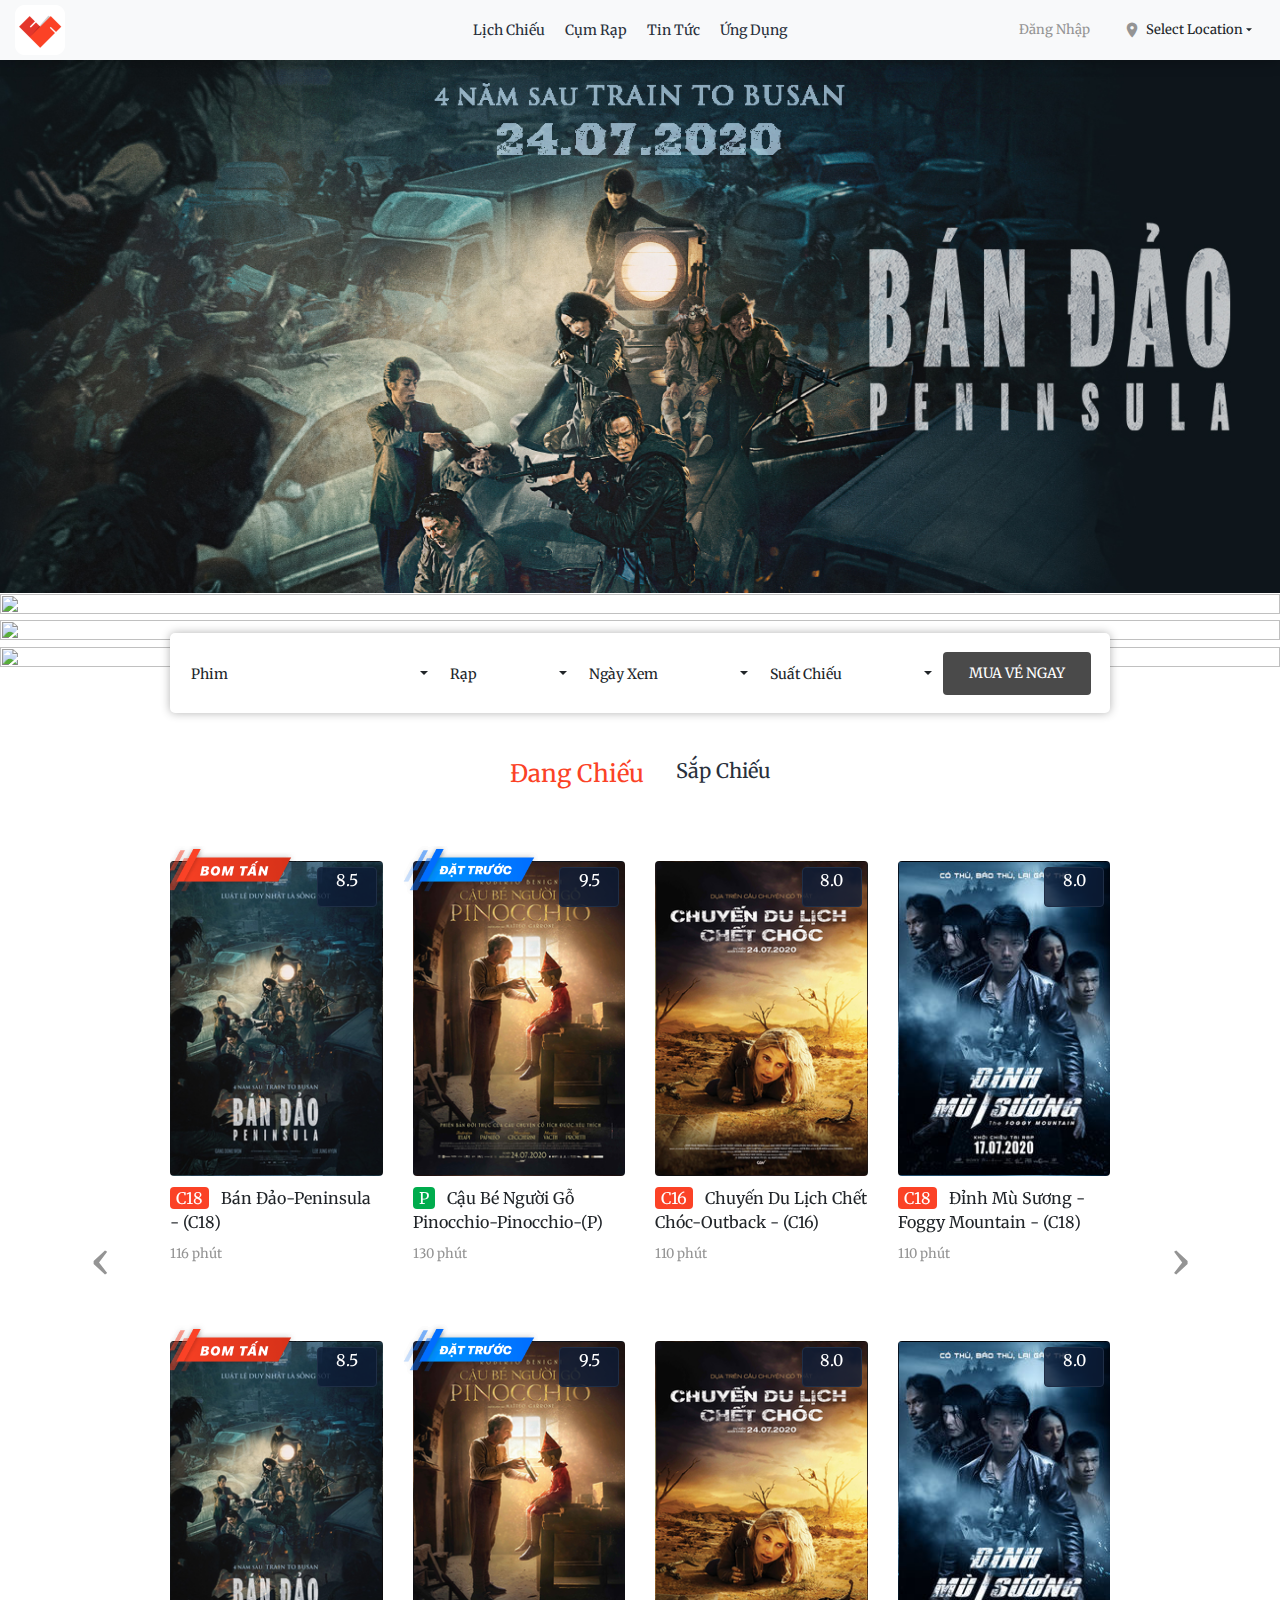
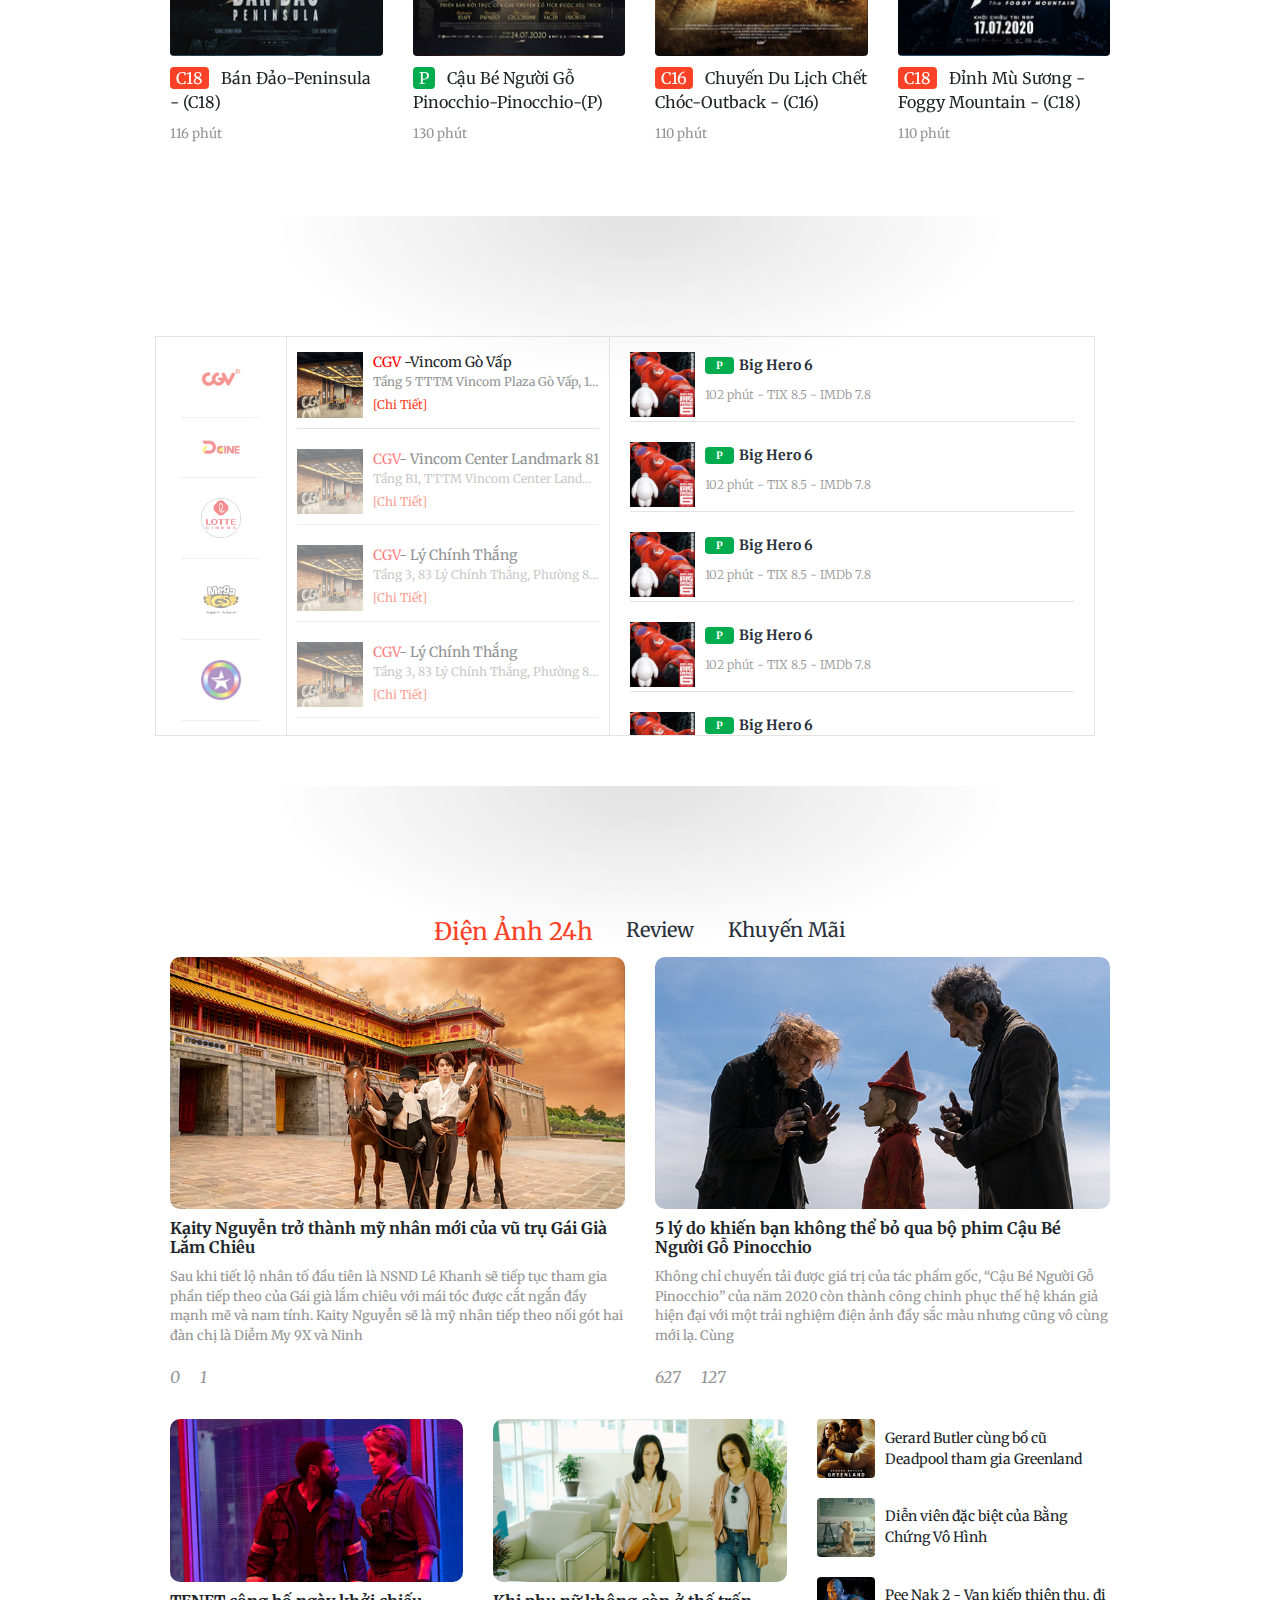
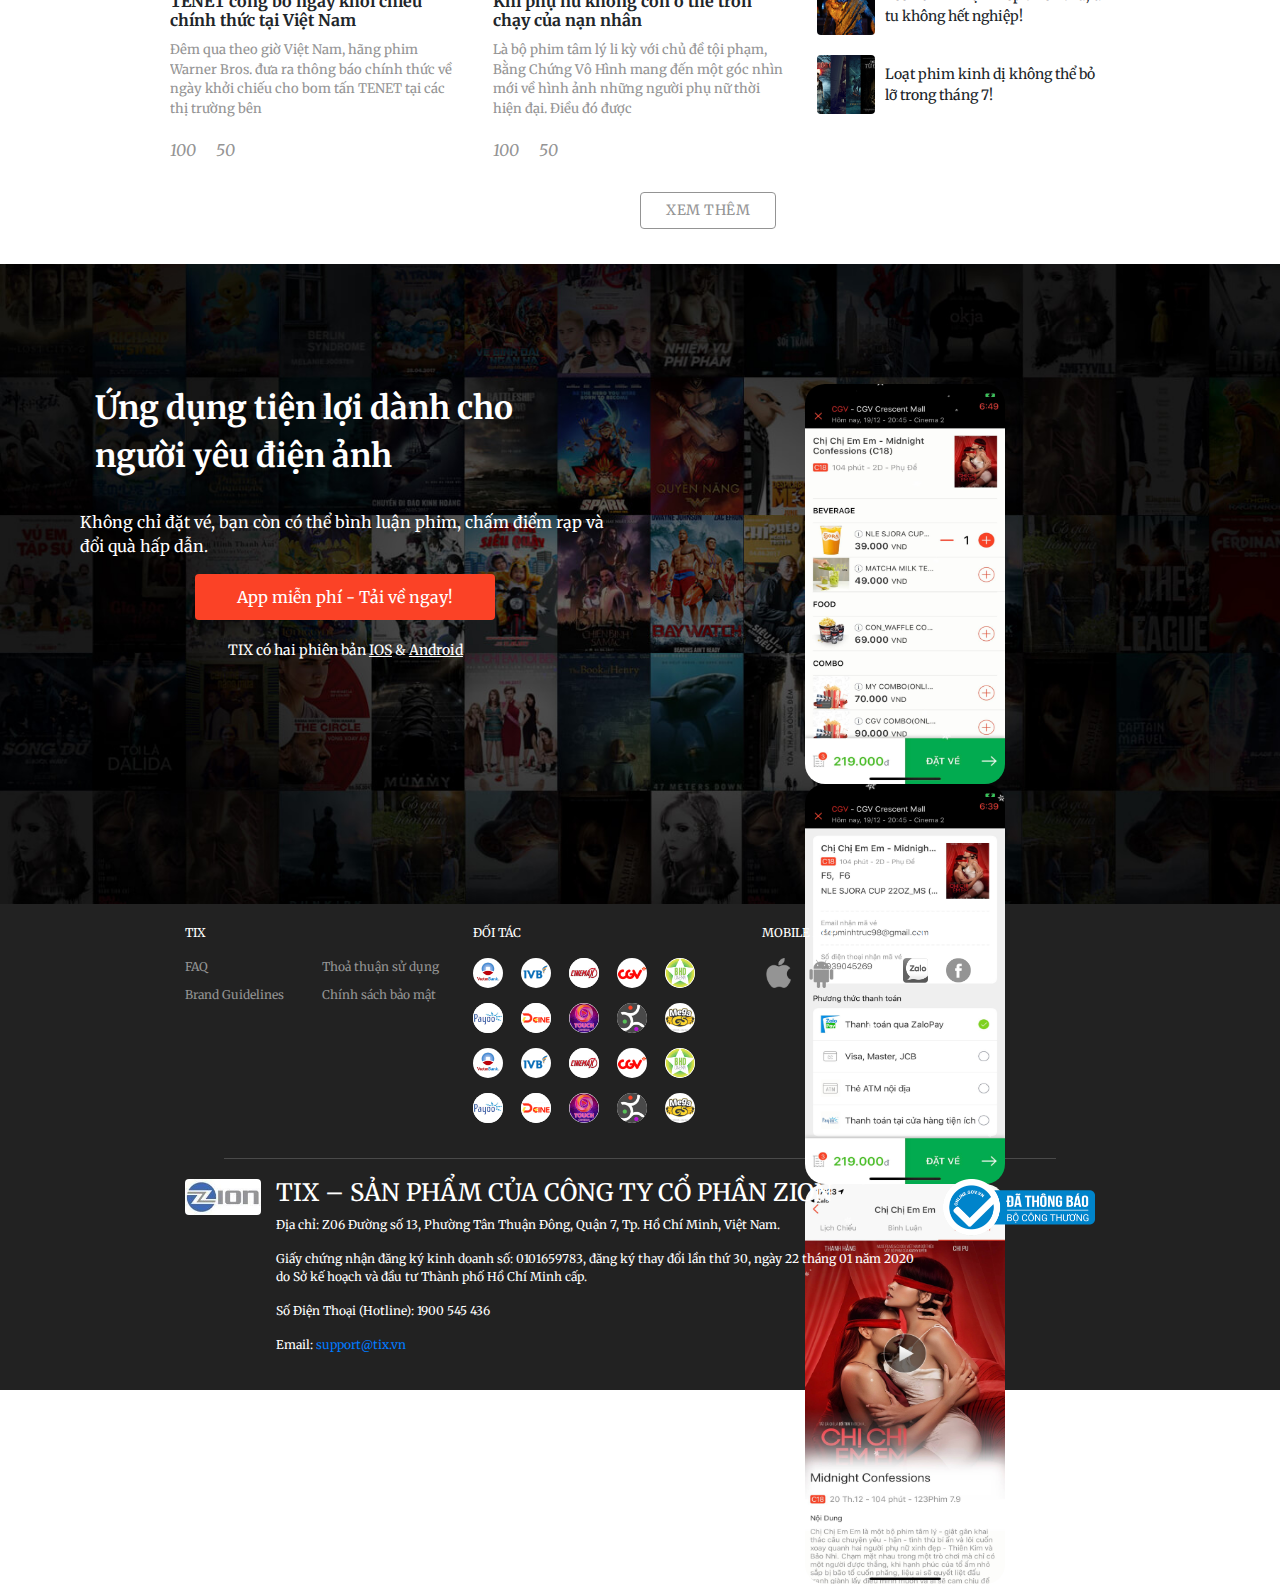
==== commit 46b187a5: "Super Update" ====
--- a/Home.html
+++ b/Home.html
@@ -58,17 +58,7 @@
           <a class="navbar-brand" href="#">
             <img src="./img/tix-logo.png" />
           </a>
-          <button
-            class="navbar-toggler"
-            type="button"
-            data-toggle="collapse"
-            data-target="#navbarNav"
-            aria-controls="navbarNav"
-            aria-expanded="false"
-            aria-label="Toggle navigation"
-          >
-            <span class="navbar-toggler-icon"></span>
-          </button>
+          
         </div>
         <div class="collapse navbar-collapse" id="navbarNav">
           <ul class="navbar-nav">
@@ -125,21 +115,34 @@
             </li>
           </ul>
         </div>
+        <span class="btn__open__header" onclick="openNav()">&#9776;</span>
+      <div id="mySidenav" class="sidenav">
+        <a href="javascript:void(0)" class="closebtn" onclick="closeNav()">&times;</a>
+        <a href="#">Lịch Chiếu</a>
+        <a href="#">Cụm Rạp</a>
+        <a href="#">Tin Tức</a>
+        <a href="#">Ứng Dụng</a>
+
+        <a href="#">Hồ Chí Minh</a>
+        <a href="#">Đăng Xuất</a>
+
+      </div>
       </nav>
+      
     </header>
     <section class="slider">
       <div class="single-item">
         <div>
-          <a href=""><img src="./img/Movie1.jpg" /></a>
+          <a href="#"><img src="./img/Movie1.jpg" /></a>
         </div>
         <div>
-          <a href=""><img src="./img/Movie2.jpg" /></a>
+          <a href="#"><img src="./img/Movie2.jpg" /></a>
         </div>
         <div>
-          <a href=""><img src="./img/Movie3.jpg" /></a>
+          <a href="#"><img src="./img/Movie3.jpg" /></a>
         </div>
         <div>
-          <a href=""><img src="./img/Movie4.jpg" /></a>
+          <a href="#"><img src="./img/Movie4.jpg" /></a>
         </div>
       </div>
       <div class="homeTools">
@@ -250,7 +253,7 @@
           >
             <div class="owl-carousel owl-theme">
               <div class="film-list row">
-                <div class="item col-xl-3">
+                <div class="item col-md-6 col-lg-4 col-xl-3 ">
                   <div class="filmblock__item">
                     <div class="film__img_1">
                       <img src="./img/film_type_1.png" class="flimtype1" />
@@ -283,7 +286,7 @@
                     <button id="buySticker">Mua vé</button>
                   </div>
                 </div>
-                <div class="item col-xl-3">
+                <div class="item col-md-6 col-lg-4 col-xl-3 ">
                   <div class="filmblock__item">
                     <div class="film__img_2">
                       <img src="./img/film_type_3.png" class="flimtype1" />
@@ -316,7 +319,7 @@
                     <button id="buySticker">Mua vé</button>
                   </div>
                 </div>
-                <div class="item col-xl-3">
+                <div class="item col-md-6 col-lg-4 col-xl-3" >
                   <div class="filmblock__item">
                     <div class="film__img_3">
                       <div class="overlay"></div>
@@ -346,9 +349,9 @@
                       </div>
                     </div>
                     <button id="buySticker">Mua vé</button>
-                  </div>
-                </div>
-                <div class="item col-xl-3">
+                    </div>
+                </div>
+                <div class="item col-md-6 col-lg-4 col-xl-3">
                   <div class="filmblock__item">
                     <div class="film__img_4">
                       <div class="overlay"></div>
@@ -379,7 +382,7 @@
                     <button id="buySticker">Mua vé</button>
                   </div>
                 </div>
-                <div class="item col-xl-3">
+                <div class="item col-md-6 col-lg-4 col-xl-3">
                   <div class="filmblock__item">
                     <div class="film__img_1">
                       <img src="./img/film_type_1.png" class="flimtype1" />
@@ -412,7 +415,7 @@
                     <button id="buySticker">Mua vé</button>
                   </div>
                 </div>
-                <div class="item col-xl-3">
+                <div class="item col-md-6 col-lg-4 col-xl-3">
                   <div class="filmblock__item">
                     <div class="film__img_2">
                       <img src="./img/film_type_3.png" class="flimtype1" />
@@ -445,7 +448,7 @@
                     <button id="buySticker">Mua vé</button>
                   </div>
                 </div>
-                <div class="item col-xl-3">
+                <div class="item  col-md-6 col-lg-4 col-xl-3">
                   <div class="filmblock__item">
                     <div class="film__img_3">
                       <div class="overlay"></div>
@@ -477,7 +480,7 @@
                     <button id="buySticker">Mua vé</button>
                   </div>
                 </div>
-                <div class="item col-xl-3">
+                <div class="item col-md-6 col-lg-4 col-xl-3">
                   <div class="filmblock__item">
                     <div class="film__img_4">
                       <div class="overlay"></div>
@@ -510,7 +513,7 @@
                 </div>
               </div>
               <div class="film-list row">
-                <div class="item col-xl-3">
+                <div class="item col-md-6 col-lg-4 col-xl-3 ">
                   <div class="filmblock__item">
                     <div class="film__img_1">
                       <img src="./img/film_type_1.png" class="flimtype1" />
@@ -543,7 +546,7 @@
                     <button id="buySticker">Mua vé</button>
                   </div>
                 </div>
-                <div class="item col-xl-3">
+                <div class="item col-md-6 col-lg-4 col-xl-3 ">
                   <div class="filmblock__item">
                     <div class="film__img_2">
                       <img src="./img/film_type_3.png" class="flimtype1" />
@@ -576,7 +579,7 @@
                     <button id="buySticker">Mua vé</button>
                   </div>
                 </div>
-                <div class="item col-xl-3">
+                <div class="item col-md-6 col-lg-4 col-xl-3" >
                   <div class="filmblock__item">
                     <div class="film__img_3">
                       <div class="overlay"></div>
@@ -606,9 +609,9 @@
                       </div>
                     </div>
                     <button id="buySticker">Mua vé</button>
-                  </div>
-                </div>
-                <div class="item col-xl-3">
+                    </div>
+                </div>
+                <div class="item col-md-6 col-lg-4 col-xl-3">
                   <div class="filmblock__item">
                     <div class="film__img_4">
                       <div class="overlay"></div>
@@ -639,7 +642,7 @@
                     <button id="buySticker">Mua vé</button>
                   </div>
                 </div>
-                <div class="item col-xl-3">
+                <div class="item col-md-6 col-lg-4 col-xl-3">
                   <div class="filmblock__item">
                     <div class="film__img_1">
                       <img src="./img/film_type_1.png" class="flimtype1" />
@@ -672,7 +675,7 @@
                     <button id="buySticker">Mua vé</button>
                   </div>
                 </div>
-                <div class="item col-xl-3">
+                <div class="item col-md-6 col-lg-4 col-xl-3">
                   <div class="filmblock__item">
                     <div class="film__img_2">
                       <img src="./img/film_type_3.png" class="flimtype1" />
@@ -705,7 +708,7 @@
                     <button id="buySticker">Mua vé</button>
                   </div>
                 </div>
-                <div class="item col-xl-3">
+                <div class="item  col-md-6 col-lg-4 col-xl-3">
                   <div class="filmblock__item">
                     <div class="film__img_3">
                       <div class="overlay"></div>
@@ -737,7 +740,7 @@
                     <button id="buySticker">Mua vé</button>
                   </div>
                 </div>
-                <div class="item col-xl-3">
+                <div class="item col-md-6 col-lg-4 col-xl-3">
                   <div class="filmblock__item">
                     <div class="film__img_4">
                       <div class="overlay"></div>
@@ -770,7 +773,72 @@
                 </div>
               </div>
               <div class="film-list row">
-                <div class="item col-xl-3">
+                <div class="item col-md-6 col-lg-4 col-xl-3">
+                  <div class="filmblock__item">
+                    <div class="film__img_2">
+                      <img src="./img/film_type_3.png" class="flimtype1" />
+                      <div class="overlay"></div>
+                      <div class="rate">
+                        <span>
+                          9.5
+                          <div class="star">
+                            <i class="fa fa-star"></i>
+                            <i class="fa fa-star"></i>
+                            <i class="fa fa-star"></i>
+                            <i class="fa fa-star"></i>
+                            <i class="fa fa-star"></i>
+                          </div>
+                        </span>
+                      </div>
+                      <span class="btn-play">
+                        <i class="fa fa-play"></i>
+                      </span>
+                    </div>
+                    <div class="film__detail">
+                      <div class="namefilm">
+                        <span class="btn-green">P</span>
+                        Cậu Bé Người Gỗ Pinocchio-Pinocchio-(P)
+                      </div>
+                      <div class="infofilm">
+                        130 phút
+                      </div>
+                    </div>
+                    <button id="buySticker">Mua vé</button>
+                  </div>
+                </div>
+                <div class="item  col-md-6 col-lg-4 col-xl-3">
+                  <div class="filmblock__item">
+                    <div class="film__img_3">
+                      <div class="overlay"></div>
+                      <div class="rate">
+                        <span>
+                          8.0
+                          <div class="star">
+                            <i class="fa fa-star"></i>
+                            <i class="fa fa-star"></i>
+                            <i class="fa fa-star"></i>
+                            <i class="fa fa-star"></i>
+                            <i class="fa fa-star-half"></i>
+                          </div>
+                        </span>
+                      </div>
+                      <span class="btn-play">
+                        <i class="fa fa-play"></i>
+                      </span>
+                    </div>
+                    <div class="film__detail">
+                      <div class="namefilm">
+                        <span class="btn-red">C16</span>
+                        Chuyến Du Lịch Chết Chóc-Outback - (C16)
+                      </div>
+                      <div class="infofilm">
+                        110 phút
+                      </div>
+                    </div>
+                    <button id="buySticker">Mua vé</button>
+                  </div>
+                </div>
+                <div class="item col-md-6 col-lg-4 col-xl-3">
                   <div class="filmblock__item">
                     <div class="film__img_4">
                       <div class="overlay"></div>
@@ -793,38 +861,6 @@
                       <div class="namefilm">
                         <span class="btn-red">C18</span>
                         Đỉnh Mù Sương - Foggy Mountain - (C18)
-                      </div>
-                      <div class="infofilm">
-                        110 phút
-                      </div>
-                    </div>
-                    <button id="buySticker">Mua vé</button>
-                  </div>
-                </div>
-                <div class="item col-xl-3">
-                  <div class="filmblock__item">
-                    <div class="film__img_3">
-                      <div class="overlay"></div>
-                      <div class="rate">
-                        <span>
-                          8.0
-                          <div class="star">
-                            <i class="fa fa-star"></i>
-                            <i class="fa fa-star"></i>
-                            <i class="fa fa-star"></i>
-                            <i class="fa fa-star"></i>
-                            <i class="fa fa-star-half"></i>
-                          </div>
-                        </span>
-                      </div>
-                      <span class="btn-play">
-                        <i class="fa fa-play"></i>
-                      </span>
-                    </div>
-                    <div class="film__detail">
-                      <div class="namefilm">
-                        <span class="btn-red">C16</span>
-                        Chuyến Du Lịch Chết Chóc-Outback - (C16)
                       </div>
                       <div class="infofilm">
                         110 phút
@@ -1103,7 +1139,106 @@
                   </div>
                 </div>
               </div>
+              
               <div class="film-list row">
+                <div class="item col-xl-3">
+                  <div class="filmblock__item">
+                    <div class="film__img_1">
+                      <img src="./img/film_type_1.png" class="flimtype1" />
+                      <div class="overlay"></div>
+                      <div class="rate">
+                        <span>
+                          8.5
+                          <div class="star">
+                            <i class="fa fa-star"></i>
+                            <i class="fa fa-star"></i>
+                            <i class="fa fa-star"></i>
+                            <i class="fa fa-star"></i>
+                            <i class="fa fa-star-half"></i>
+                          </div>
+                        </span>
+                      </div>
+                      <span class="btn-play">
+                        <i class="fa fa-play"></i>
+                      </span>
+                    </div>
+                    <div class="film__detail">
+                      <div class="namefilm">
+                        <span class="btn-red">C18</span>
+                        Bán Đảo-Peninsula - (C18)
+                      </div>
+                      <div class="infofilm">
+                        116 phút
+                      </div>
+                    </div>
+                    <button id="buySticker">Mua vé</button>
+                  </div>
+                </div>
+                <div class="item col-xl-3">
+                  <div class="filmblock__item">
+                    <div class="film__img_2">
+                      <img src="./img/film_type_3.png" class="flimtype1" />
+                      <div class="overlay"></div>
+                      <div class="rate">
+                        <span>
+                          9.5
+                          <div class="star">
+                            <i class="fa fa-star"></i>
+                            <i class="fa fa-star"></i>
+                            <i class="fa fa-star"></i>
+                            <i class="fa fa-star"></i>
+                            <i class="fa fa-star"></i>
+                          </div>
+                        </span>
+                      </div>
+                      <span class="btn-play">
+                        <i class="fa fa-play"></i>
+                      </span>
+                    </div>
+                    <div class="film__detail">
+                      <div class="namefilm">
+                        <span class="btn-green">P</span>
+                        Cậu Bé Người Gỗ Pinocchio-Pinocchio-(P)
+                      </div>
+                      <div class="infofilm">
+                        130 phút
+                      </div>
+                    </div>
+                    <button id="buySticker">Mua vé</button>
+                  </div>
+                </div>
+                <div class="item col-xl-3">
+                  <div class="filmblock__item">
+                    <div class="film__img_3">
+                      <div class="overlay"></div>
+                      <div class="rate">
+                        <span>
+                          8.0
+                          <div class="star">
+                            <i class="fa fa-star"></i>
+                            <i class="fa fa-star"></i>
+                            <i class="fa fa-star"></i>
+                            <i class="fa fa-star"></i>
+                            <i class="fa fa-star-half"></i>
+                          </div>
+                        </span>
+                      </div>
+                      <span class="btn-play">
+                        <i class="fa fa-play"></i>
+                      </span>
+                    </div>
+                    <div class="film__detail">
+                      <div class="namefilm">
+                        <span class="btn-red">C16</span>
+                        Chuyến Du Lịch Chết Chóc-Outback - (C16)
+                      </div>
+                      <div class="infofilm">
+                        110 phút
+                      </div>
+                    </div>
+                    <button id="buySticker">Mua vé</button>
+                  </div>
+                </div>
                 <div class="item col-xl-3">
                   <div class="filmblock__item">
                     <div class="film__img_4">
@@ -1135,76 +1270,2021 @@
                     <button id="buySticker">Mua vé</button>
                   </div>
                 </div>
-                <div class="item col-xl-3">
-                  <div class="filmblock__item">
-                    <div class="film__img_3">
-                      <div class="overlay"></div>
-                      <div class="rate">
-                        <span>
-                          8.0
-                          <div class="star">
-                            <i class="fa fa-star"></i>
-                            <i class="fa fa-star"></i>
-                            <i class="fa fa-star"></i>
-                            <i class="fa fa-star"></i>
-                            <i class="fa fa-star-half"></i>
-                          </div>
-                        </span>
-                      </div>
-                      <span class="btn-play">
-                        <i class="fa fa-play"></i>
-                      </span>
-                    </div>
-                    <div class="film__detail">
-                      <div class="namefilm">
-                        <span class="btn-red">C16</span>
-                        Chuyến Du Lịch Chết Chóc-Outback - (C16)
-                      </div>
-                      <div class="infofilm">
-                        110 phút
-                      </div>
-                    </div>
-                    <button id="buySticker">Mua vé</button>
-                  </div>
-                </div>
               </div>
             </div>
           </div>
         </div>
       </section>
-      <!--END MAIN-CONTAINER-->
-      <section class="cinema">
+      <section class="cinemablock">
         <div class="cinemalist row">
-          <div class="cinemalist__brand col-xl-2">
-            <div class="cinema__logo"><img src="./img/logo_cgv.png" id="defaultOpen" onclick="openCinemaList('Cgv'),openFilmList('Cgv-flim')" />            </div>
-            <div class="cinema__logo"><img src="./img/logo_doine.jpg" onclick="openCinemaList('Doine'),openFilmList('Doine-flim')" /></div>
-            <div class="cinema__logo"><img src="./img/logo_lotte.png" /></div>
-            <div class="cinema__logo"><img src="./img/logo_mega.png" /></div>
+          <div class="cinemalist__brand col-md-2">
+            <div class="cinema__logo">
+              <img
+                src="./img/logo_cgv.png"
+                id="defaultOpen"
+                onclick="openCinemaList('Cgv'),openFilmList('Cgv-film')"
+              />
+            </div>
+            <div class="cinema__logo">
+              <img
+                src="./img/logo_doine.jpg"
+                onclick="openCinemaList('Doine'),openFilmList('Doine-film')"
+              />
+            </div>
+            <div class="cinema__logo">
+              <img
+                src="./img/logo_lotte.png"
+                onclick="openCinemaList('Lotte'),openFilmList('Lotte-film',)"
+              />
+            </div>
+            <div class="cinema__logo">
+              <img
+                src="./img/logo_mega.png"
+                onclick="openCinemaList('Mega'),openFilmList('Mega-film')"
+              />
+            </div>
+            <div class="cinema__logo">
+              <img
+                src="./img/logo_CNS.png"
+                onclick="openCinemaList('CNS'),openFilmList('CNS-film')"
+              />
+            </div>
           </div>
 
           <!--CINEMA LIST-->
-          <div id="Cgv" class="col-xl-4 cinema__list defaultOpen1 " >
-            <p onclick="openFilmList('Cgv-flim')">CGV</p>
-            <p onclick="openFilmList('Doine-flim')">HELLU</p>
+          <ul id="Cgv" class="col-md-4 cinema__list">
+            <li class="cinema active" onclick="openFilmList('Cgv-film')">
+              <div class="logo" id="defaultOpen1">
+                <img src="./img/cgv-thao-dien-pearl-15380174754715.jpg" />
+              </div>
+              <div class="cinema__detail">
+                <p><span class="colorCgv">CGV</span> -Vincom Gò Vấp</p>
+                <p>
+                  Tầng 5 TTTM Vincom Plaza Gò Vấp, 12 Phan Văn Trị, Phường 7,
+                  Quận Gò Vấp
+                </p>
+                <a href="#"> [Chi Tiết]</a>
+              </div>
+            </li>
+            <li class="cinema" onclick="openFilmList('CNS-film')">
+              <div class="logo" id="defaultOpen1">
+                <img src="./img/cgv-thao-dien-pearl-15380174754715.jpg" />
+              </div>
+              <div class="cinema__detail">
+                <p>
+                  <span class="colorCgv">CGV</span>- Vincom Center Landmark 81
+                </p>
+                <p>
+                  Tầng B1, TTTM Vincom Center Landmark 81, 772 Điện Biên Phủ,
+                  P.22, Q. Bình Thạnh, HCM
+                </p>
+                <a href="#"> [Chi Tiết]</a>
+              </div>
+            </li>
+            <li class="cinema" onclick="openFilmList('Lotte-film')">
+              <div class="logo" id="defaultOpen1">
+                <img src="./img/cgv-thao-dien-pearl-15380174754715.jpg" />
+              </div>
+              <div class="cinema__detail">
+                <p><span class="colorCgv">CGV</span>- Lý Chính Thắng</p>
+                <p>Tầng 3, 83 Lý Chính Thắng, Phường 8, Q.3, TP.HCM</p>
+                <a href="#"> [Chi Tiết]</a>
+              </div>
+            </li>
+            <li class="cinema" onclick="openFilmList('Doine-film')">
+              <div class="logo" id="defaultOpen1">
+                <img src="./img/cgv-thao-dien-pearl-15380174754715.jpg" />
+              </div>
+              <div class="cinema__detail">
+                <p><span class="colorCgv">CGV</span>- Lý Chính Thắng</p>
+                <p>Tầng 3, 83 Lý Chính Thắng, Phường 8, Q.3, TP.HCM</p>
+                <a href="#"> [Chi Tiết]</a>
+              </div>
+            </li>
+            <li class="cinema" onclick="openFilmList('Mega-film')">
+              <div class="logo" id="defaultOpen1">
+                <img src="./img/cgv-thao-dien-pearl-15380174754715.jpg" />
+              </div>
+              <div class="cinema__detail">
+                <p><span class="colorCgv">CGV</span>- Lý Chính Thắng</p>
+                <p>Tầng 3, 83 Lý Chính Thắng, Phường 8, Q.3, TP.HCM</p>
+                <a href="#"> [Chi Tiết]</a>
+              </div>
+            </li>
+          </ul>
+          <ul id="Doine" class="col-md-4 cinema__list">
+            <li class="cinema active" onclick="openFilmList('Doine-film')">
+              <div class="logo" id="defaultOpen1">
+                <img src="./img/logo_doine.jpg" />
+              </div>
+              <div class="cinema__detail">
+                <p><span>DCINE</span> -Bến Thành</p>
+                <p>6 Mạc Đĩnh Chi, Bến Nghé, Quận 1, Hồ Chí Minh</p>
+                <a href="#"> [Chi Tiết]</a>
+              </div>
+            </li>
+            <li class="cinema" onclick="openFilmList('CNS-film')">
+              <div class="logo" id="defaultOpen1">
+                <img src="./img/logo_doine.jpg" />
+              </div>
+              <div class="cinema__detail">
+                <p><span>DCINE</span> -Bến Thành</p>
+                <p>6 Mạc Đĩnh Chi, Bến Nghé, Quận 1, Hồ Chí Minh</p>
+                <a href="#"> [Chi Tiết]</a>
+              </div>
+            </li>
+          </ul>
+          <ul id="Lotte" class="col-md-4 cinema__list">
+            <li class="cinema active" onclick="openFilmList('Lotte-film')">
+              <div class="logo" id="defaultOpen1">
+                <img src="./img/lotte-cinema-go-vap-15383873960955.jpg" />
+              </div>
+              <div class="cinema__detail">
+                <p><span class="colorLotte">Lotte</span> - Gò Vấp</p>
+                <p>L3-Lotte Mart, 242 Nguyễn Văn Lượng, Gò Vấp</p>
+                <a href="#"> [Chi Tiết]</a>
+              </div>
+            </li>
+          </ul>
+          <ul id="Mega" class="col-md-4 cinema__list">
+            <li class="cinema active" onclick="openFilmList('Mega-film')">
+              <div class="logo" id="defaultOpen1">
+                <img src="./img/mega-gs-cao-thang-15380164745357.jpg" />
+              </div>
+              <div class="cinema__detail">
+                <p><span class="colorMega">Mega</span> - Cao Thắng</p>
+                <p>19 Cao Thắng, Q.3</p>
+                <a href="#"> [Chi Tiết]</a>
+              </div>
+            </li>
+            <li class="cinema" onclick="openFilmList('CNS-film')">
+              <div class="logo" id="defaultOpen1">
+                <img src="./img/mega-gs-cao-thang-15380164745357.jpg" />
+              </div>
+              <div class="cinema__detail">
+                <p><span class="colorMega">Mega</span> - Cao Thắng</p>
+                <p>19 Cao Thắng, Q.3</p>
+                <a href="#"> [Chi Tiết]</a>
+              </div>
+            </li>
+            <li class="cinema" onclick="openFilmList('Cgv-film')">
+              <div class="logo" id="defaultOpen1">
+                <img src="./img/mega-gs-cao-thang-15380164745357.jpg" />
+              </div>
+              <div class="cinema__detail">
+                <p><span class="colorMega">Mega</span> - Cao Thắng</p>
+                <p>19 Cao Thắng, Q.3</p>
+                <a href="#"> [Chi Tiết]</a>
+              </div>
+            </li>
+            <li class="cinema" onclick="openFilmList('Doine-film')">
+              <div class="logo" id="defaultOpen1">
+                <img src="./img/mega-gs-cao-thang-15380164745357.jpg" />
+              </div>
+              <div class="cinema__detail">
+                <p><span class="colorMega">Mega</span> - Cao Thắng</p>
+                <p>19 Cao Thắng, Q.3</p>
+                <a href="#"> [Chi Tiết]</a>
+              </div>
+            </li>
+            <li class="cinema">
+              <div class="logo" id="defaultOpen1">
+                <img src="./img/mega-gs-cao-thang-15380164745357.jpg" />
+              </div>
+              <div class="cinema__detail">
+                <p><span class="colorMega">Mega</span> - Cao Thắng</p>
+                <p>19 Cao Thắng, Q.3</p>
+                <a href="#"> [Chi Tiết]</a>
+              </div>
+            </li>
+          </ul>
+          <ul id="CNS" class="col-md-4 cinema__list">
+            <li class="cinema active" onclick="openFilmList('CNS-film')">
+              <div class="logo" id="defaultOpen1">
+                <img src="./img/cinestar-hai-ba-trung-15383833704033.jpg" />
+              </div>
+              <div class="cinema__detail">
+                <p><span class="colorCNS">CNS</span> - Hai Bà Trưng</p>
+                <p>135 Hai Bà Trưng, Bến Nghé, Q.1</p>
+                <a href="#"> [Chi Tiết]</a>
+              </div>
+            </li>
+            <li class="cinema" onclick="openFilmList('Cgv-film')">
+              <div class="logo" id="defaultOpen1">
+                <img src="./img/cinestar-hai-ba-trung-15383833704033.jpg" />
+              </div>
+              <div class="cinema__detail">
+                <p><span class="colorCNS">CNS</span> - Hai Bà Trưng</p>
+                <p>135 Hai Bà Trưng, Bến Nghé, Q.1</p>
+                <a href="#"> [Chi Tiết]</a>
+              </div>
+            </li>
+            <li class="cinema" onclick="openFilmList('Lotte-film')">
+              <div class="logo" id="defaultOpen1">
+                <img src="./img/cinestar-hai-ba-trung-15383833704033.jpg" />
+              </div>
+              <div class="cinema__detail">
+                <p><span class="colorCNS">CNS</span> - Hai Bà Trưng</p>
+                <p>135 Hai Bà Trưng, Bến Nghé, Q.1</p>
+                <a href="#"> [Chi Tiết]</a>
+              </div>
+            </li>
+            <li class="cinema" onclick="openFilmList('Mega-film')">
+              <div class="logo" id="defaultOpen1">
+                <img src="./img/cinestar-hai-ba-trung-15383833704033.jpg" />
+              </div>
+              <div class="cinema__detail">
+                <p><span class="colorCNS">CNS</span> - Hai Bà Trưng</p>
+                <p>135 Hai Bà Trưng, Bến Nghé, Q.1</p>
+                <a href="#"> [Chi Tiết]</a>
+              </div>
+            </li>
+          </ul>
+          <!-- END CINEMA LIST-->
 
+          <!--FILM LIST-->
+          <div id="Cgv-film" class="listflim col-md-6">
+            <div class="listflim__item">
+              <div class="film__title">
+                <div class="film__title__img">
+                  <img src="./img/bighero6.jpg" />
+                </div>
+                <div class="film__title__name">
+                  <p><span class="green">P</span> Big Hero 6</p>
+                  <p>102 phút - TIX 8.5 - IMDb 7.8</p>
+                </div>
+              </div>
+              <div class="film__detail">
+                <div class="version">2D Lồng Tiếng</div>
+                <div class="sessions">
+                  <a href="#" class="s-session">
+                    <span class="s-start-time"> 14:00 </span> ~ 15:42
+                  </a>
+                  <a href="#" class="s-session">
+                    <span class="s-start-time"> 16:20 </span> ~ 18:02
+                  </a>
+                  <a href="#" class="s-session">
+                    <span class="s-start-time"> 18:40 </span> ~ 20:22
+                  </a>
+                </div>
+              </div>
+            </div>
+            <div class="listflim__item">
+              <div class="film__title">
+                <div class="film__title__img">
+                  <img src="./img/bighero6.jpg" />
+                </div>
+                <div class="film__title__name">
+                  <p><span class="green">P</span> Big Hero 6</p>
+                  <p>102 phút - TIX 8.5 - IMDb 7.8</p>
+                </div>
+              </div>
+              <div class="film__detail">
+                <div class="version">2D Lồng Tiếng</div>
+                <div class="sessions">
+                  <a href="#" class="s-session">
+                    <span class="s-start-time"> 14:00 </span> ~ 15:42
+                  </a>
+                  <a href="#" class="s-session">
+                    <span class="s-start-time"> 16:20 </span> ~ 18:02
+                  </a>
+                  <a href="#" class="s-session">
+                    <span class="s-start-time"> 18:40 </span> ~ 20:22
+                  </a>
+                </div>
+              </div>
+            </div>
+            <div class="listflim__item">
+              <div class="film__title">
+                <div class="film__title__img">
+                  <img src="./img/bighero6.jpg" />
+                </div>
+                <div class="film__title__name">
+                  <p><span class="green">P</span> Big Hero 6</p>
+                  <p>102 phút - TIX 8.5 - IMDb 7.8</p>
+                </div>
+              </div>
+              <div class="film__detail">
+                <div class="version">2D Lồng Tiếng</div>
+                <div class="sessions">
+                  <a href="#" class="s-session">
+                    <span class="s-start-time"> 14:00 </span> ~ 15:42
+                  </a>
+                  <a href="#" class="s-session">
+                    <span class="s-start-time"> 16:20 </span> ~ 18:02
+                  </a>
+                  <a href="#" class="s-session">
+                    <span class="s-start-time"> 18:40 </span> ~ 20:22
+                  </a>
+                </div>
+              </div>
+            </div>
+            <div class="listflim__item">
+              <div class="film__title">
+                <div class="film__title__img">
+                  <img src="./img/bighero6.jpg" />
+                </div>
+                <div class="film__title__name">
+                  <p><span class="green">P</span> Big Hero 6</p>
+                  <p>102 phút - TIX 8.5 - IMDb 7.8</p>
+                </div>
+              </div>
+              <div class="film__detail">
+                <div class="version">2D Lồng Tiếng</div>
+                <div class="sessions">
+                  <a href="#" class="s-session">
+                    <span class="s-start-time"> 14:00 </span> ~ 15:42
+                  </a>
+                  <a href="#" class="s-session">
+                    <span class="s-start-time"> 16:20 </span> ~ 18:02
+                  </a>
+                  <a href="#" class="s-session">
+                    <span class="s-start-time"> 18:40 </span> ~ 20:22
+                  </a>
+                </div>
+              </div>
+            </div>
+            <div class="listflim__item">
+              <div class="film__title">
+                <div class="film__title__img">
+                  <img src="./img/bighero6.jpg" />
+                </div>
+                <div class="film__title__name">
+                  <p><span class="green">P</span> Big Hero 6</p>
+                  <p>102 phút - TIX 8.5 - IMDb 7.8</p>
+                </div>
+              </div>
+              <div class="film__detail">
+                <div class="version">2D Lồng Tiếng</div>
+                <div class="sessions">
+                  <a href="#" class="s-session">
+                    <span class="s-start-time"> 14:00 </span> ~ 15:42
+                  </a>
+                  <a href="#" class="s-session">
+                    <span class="s-start-time"> 16:20 </span> ~ 18:02
+                  </a>
+                  <a href="#" class="s-session">
+                    <span class="s-start-time"> 18:40 </span> ~ 20:22
+                  </a>
+                </div>
+              </div>
+            </div>
+            <div class="listflim__item">
+              <div class="film__title">
+                <div class="film__title__img">
+                  <img src="./img/bighero6.jpg" />
+                </div>
+                <div class="film__title__name">
+                  <p><span class="green">P</span> Big Hero 6</p>
+                  <p>102 phút - TIX 8.5 - IMDb 7.8</p>
+                </div>
+              </div>
+              <div class="film__detail">
+                <div class="version">2D Lồng Tiếng</div>
+                <div class="sessions">
+                  <a href="#" class="s-session">
+                    <span class="s-start-time"> 14:00 </span> ~ 15:42
+                  </a>
+                  <a href="#" class="s-session">
+                    <span class="s-start-time"> 16:20 </span> ~ 18:02
+                  </a>
+                  <a href="#" class="s-session">
+                    <span class="s-start-time"> 18:40 </span> ~ 20:22
+                  </a>
+                </div>
+              </div>
+            </div>
           </div>
-          <div id="Doine" class="col-xl-4 cinema__list" >
-            <p onclick="openFilmList('Doine-flim')"> DOINE</p>
+          <div id="Doine-film" class="listflim col-md-6">
+            <div class="listflim__item">
+              <div class="film__title">
+                <div class="film__title__img">
+                  <img src="./img/bandao.png" />
+                </div>
+                <div class="film__title__name">
+                  <p><span class="red">C18</span> Bán Đảo - Peninsula -</p>
+                  <p>116 phút - TIX 8.5 - IMDb 0</p>
+                </div>
+              </div>
+              <div class="film__detail">
+                <div class="version">2D Digital</div>
+                <div class="sessions">
+                  <a href="#" class="s-session">
+                    <span class="s-start-time"> 14:00 </span> ~ 15:42
+                  </a>
+                  <a href="#" class="s-session">
+                    <span class="s-start-time"> 16:20 </span> ~ 18:02
+                  </a>
+                  <a href="#" class="s-session">
+                    <span class="s-start-time"> 18:40 </span> ~ 20:22
+                  </a>
+                </div>
+              </div>
+            </div>
+            <div class="listflim__item">
+              <div class="film__title">
+                <div class="film__title__img">
+                  <img src="./img/bandao.png" />
+                </div>
+                <div class="film__title__name">
+                  <p><span class="red">C18</span> Bán Đảo - Peninsula -</p>
+                  <p>116 phút - TIX 8.5 - IMDb 0</p>
+                </div>
+              </div>
+              <div class="film__detail">
+                <div class="version">2D Digital</div>
+                <div class="sessions">
+                  <a href="#" class="s-session">
+                    <span class="s-start-time"> 14:00 </span> ~ 15:42
+                  </a>
+                  <a href="#" class="s-session">
+                    <span class="s-start-time"> 16:20 </span> ~ 18:02
+                  </a>
+                  <a href="#" class="s-session">
+                    <span class="s-start-time"> 18:40 </span> ~ 20:22
+                  </a>
+                </div>
+              </div>
+            </div>
+            <div class="listflim__item">
+              <div class="film__title">
+                <div class="film__title__img">
+                  <img src="./img/bandao.png" />
+                </div>
+                <div class="film__title__name">
+                  <p><span class="red">C18</span> Bán Đảo - Peninsula -</p>
+                  <p>116 phút - TIX 8.5 - IMDb 0</p>
+                </div>
+              </div>
+              <div class="film__detail">
+                <div class="version">2D Digital</div>
+                <div class="sessions">
+                  <a href="#" class="s-session">
+                    <span class="s-start-time"> 14:00 </span> ~ 15:42
+                  </a>
+                  <a href="#" class="s-session">
+                    <span class="s-start-time"> 16:20 </span> ~ 18:02
+                  </a>
+                  <a href="#" class="s-session">
+                    <span class="s-start-time"> 18:40 </span> ~ 20:22
+                  </a>
+                </div>
+              </div>
+            </div>
+            <div class="listflim__item">
+              <div class="film__title">
+                <div class="film__title__img">
+                  <img src="./img/bandao.png" />
+                </div>
+                <div class="film__title__name">
+                  <p><span class="red">C18</span> Bán Đảo - Peninsula -</p>
+                  <p>116 phút - TIX 8.5 - IMDb 0</p>
+                </div>
+              </div>
+              <div class="film__detail">
+                <div class="version">2D Digital</div>
+                <div class="sessions">
+                  <a href="#" class="s-session">
+                    <span class="s-start-time"> 14:00 </span> ~ 15:42
+                  </a>
+                  <a href="#" class="s-session">
+                    <span class="s-start-time"> 16:20 </span> ~ 18:02
+                  </a>
+                  <a href="#" class="s-session">
+                    <span class="s-start-time"> 18:40 </span> ~ 20:22
+                  </a>
+                </div>
+              </div>
+            </div>
           </div>
-         <!-- END CINEMA LIST-->
-
-         <!--FILM LIST-->
-         <div id="Cgv-flim" class="listflim col-xl-6">
-           Phim ma
-         </div>
-         <div id="Doine-flim" class="listflim col-xl-6">
-           Phim gà
-         </div>
-         <!--END FILM LIST-->
-
+          <div id="Lotte-film" class="listflim col-md-6">
+            <div class="listflim__item">
+              <div class="film__title">
+                <div class="film__title__img">
+                  <img src="./img/pinochico.png" />
+                </div>
+                <div class="film__title__name">
+                  <p>
+                    <span class="green">P</span> Cậu Bé Người Gỗ Pinocchio -
+                    Pinocchio -
+                  </p>
+                  <p>116 phút - TIX 8.5 - IMDb 0</p>
+                </div>
+              </div>
+              <div class="film__detail">
+                <div class="version">2D Digital</div>
+                <div class="sessions">
+                  <a href="#" class="s-session">
+                    <span class="s-start-time"> 14:00 </span> ~ 15:42
+                  </a>
+                  <a href="#" class="s-session">
+                    <span class="s-start-time"> 16:20 </span> ~ 18:02
+                  </a>
+                  <a href="#" class="s-session">
+                    <span class="s-start-time"> 18:40 </span> ~ 20:22
+                  </a>
+                </div>
+              </div>
+            </div>
+            <div class="listflim__item">
+              <div class="film__title">
+                <div class="film__title__img">
+                  <img src="./img/pinochico.png" />
+                </div>
+                <div class="film__title__name">
+                  <p>
+                    <span class="green">P</span> Cậu Bé Người Gỗ Pinocchio -
+                    Pinocchio -
+                  </p>
+                  <p>116 phút - TIX 8.5 - IMDb 0</p>
+                </div>
+              </div>
+              <div class="film__detail">
+                <div class="version">2D Digital</div>
+                <div class="sessions">
+                  <a href="#" class="s-session">
+                    <span class="s-start-time"> 14:00 </span> ~ 15:42
+                  </a>
+                  <a href="#" class="s-session">
+                    <span class="s-start-time"> 16:20 </span> ~ 18:02
+                  </a>
+                  <a href="#" class="s-session">
+                    <span class="s-start-time"> 18:40 </span> ~ 20:22
+                  </a>
+                </div>
+              </div>
+            </div>
+            <div class="listflim__item">
+              <div class="film__title">
+                <div class="film__title__img">
+                  <img src="./img/pinochico.png" />
+                </div>
+                <div class="film__title__name">
+                  <p>
+                    <span class="green">P</span> Cậu Bé Người Gỗ Pinocchio -
+                    Pinocchio -
+                  </p>
+                  <p>116 phút - TIX 8.5 - IMDb 0</p>
+                </div>
+              </div>
+              <div class="film__detail">
+                <div class="version">2D Digital</div>
+                <div class="sessions">
+                  <a href="#" class="s-session">
+                    <span class="s-start-time"> 14:00 </span> ~ 15:42
+                  </a>
+                  <a href="#" class="s-session">
+                    <span class="s-start-time"> 16:20 </span> ~ 18:02
+                  </a>
+                  <a href="#" class="s-session">
+                    <span class="s-start-time"> 18:40 </span> ~ 20:22
+                  </a>
+                </div>
+              </div>
+            </div>
+          </div>
+          <div id="Mega-film" class="listflim col-md-6">
+            <div class="listflim__item">
+              <div class="film__title">
+                <div class="film__title__img">
+                  <img src="./img/godofwar.png" />
+                </div>
+                <div class="film__title__name">
+                  <p>
+                    <span class="red">18</span> Dinh Thự Oan Khuất - Ghost Of
+                    War -
+                  </p>
+                  <p>116 phút - TIX 8.5 - IMDb 0</p>
+                </div>
+              </div>
+              <div class="film__detail">
+                <div class="version">2D Digital</div>
+                <div class="sessions">
+                  <a href="#" class="s-session">
+                    <span class="s-start-time"> 14:00 </span> ~ 15:42
+                  </a>
+                  <a href="#" class="s-session">
+                    <span class="s-start-time"> 16:20 </span> ~ 18:02
+                  </a>
+                  <a href="#" class="s-session">
+                    <span class="s-start-time"> 18:40 </span> ~ 20:22
+                  </a>
+                </div>
+              </div>
+            </div>
+          </div>
+          <div id="CNS-film" class="listflim col-md-6">
+            <div class="listflim__item">
+              <div class="film__title">
+                <div class="film__title__img">
+                  <img src="./img/unhinged.png" />
+                </div>
+                <div class="film__title__name">
+                  <p><span class="red">18</span> Kẻ Cuồng Sát - Unhinged -</p>
+                  <p>116 phút - TIX 8.5 - IMDb 0</p>
+                </div>
+              </div>
+              <div class="film__detail">
+                <div class="version">2D Digital</div>
+                <div class="sessions">
+                  <a href="#" class="s-session">
+                    <span class="s-start-time"> 14:00 </span> ~ 15:42
+                  </a>
+                  <a href="#" class="s-session">
+                    <span class="s-start-time"> 16:20 </span> ~ 18:02
+                  </a>
+                  <a href="#" class="s-session">
+                    <span class="s-start-time"> 18:40 </span> ~ 20:22
+                  </a>
+                </div>
+              </div>
+            </div>
+          </div>
+          <!--END FILM LIST-->
         </div>
       </section>
+      <section class="newsblock">
+        <ul class="nav nav-tabs" id="myTab" role="tablist">
+          <li class="nav-item" role="presentation">
+            <a
+              class="nav-link active"
+              id="home-tab"
+              data-toggle="tab"
+              href="#dienanh"
+              role="tab"
+              aria-controls="home"
+              aria-selected="true"
+              >Điện Ảnh 24h
+            </a>
+          </li>
+          <li class="nav-item" role="presentation">
+            <a
+              class="nav-link"
+              id="profile-tab"
+              data-toggle="tab"
+              href="#review"
+              role="tab"
+              aria-controls="profile"
+              aria-selected="false"
+              >Review</a
+            >
+          </li>
+          <li class="nav-item" role="presentation">
+            <a
+              class="nav-link"
+              id="contact-tab"
+              data-toggle="tab"
+              href="#khuyenmai"
+              role="tab"
+              aria-controls="contact"
+              aria-selected="false"
+              >Khuyến Mãi</a
+            >
+          </li>
+        </ul>
+        <div class="tab-content" id="myTabContent">
+          <div
+            class="tab-pane fade show active"
+            id="dienanh"
+            role="tabpanel"
+            aria-labelledby="home-tab"
+          >
+            <div class="news__block__list row">
+              <div class="new__block__item col-sm-6">
+                <div class="item__img">
+                  <img src="img/dienanh1.png" />
+                </div>
+                <div class="item__content">
+                  <h1>
+                    Kaity Nguyễn trở thành mỹ nhân mới của vũ trụ Gái Già Lắm
+                    Chiêu
+                  </h1>
+                  <p>
+                    Sau khi tiết lộ nhân tố đầu tiên là NSND Lê Khanh sẽ tiếp
+                    tục tham gia phần tiếp theo của Gái già lắm chiêu với mái
+                    tóc được cắt ngắn đầy mạnh mẽ và nam tính. Kaity Nguyễn sẽ
+                    là mỹ nhân tiếp theo nối gót hai đàn chị là Diễm My 9X và
+                    Ninh
+                  </p>
+                </div>
+                <div class="item__icon">
+                  <i class="fa fa-thumbs-up"> 0</i>
+                  <i class="fa fa-comment-alt"> 1</i>
+                </div>
+              </div>
+              <div class="new__block__item col-sm-6">
+                <div class="item__img">
+                  <img src="img/dienanh2.png" />
+                </div>
+                <div class="item__content">
+                  <h1>
+                    5 lý do khiến bạn không thể bỏ qua bộ phim Cậu Bé Người Gỗ
+                    Pinocchio
+                  </h1>
+                  <p>
+                    Không chỉ chuyển tải được giá trị của tác phẩm gốc, “Cậu Bé
+                    Người Gỗ Pinocchio” của năm 2020 còn thành công chinh phục
+                    thế hệ khán giả hiện đại với một trải nghiệm điện ảnh đầy
+                    sắc màu nhưng cũng vô cùng mới lạ. Cùng
+                  </p>
+                </div>
+                <div class="item__icon">
+                  <i class="fa fa-thumbs-up"> 627</i>
+                  <i class="fa fa-comment-alt"> 127</i>
+                </div>
+              </div>
+            </div>
+            <div class="news__block__list row">
+              <div class="new__block__item col-sm-4">
+                <div class="item__img">
+                  <img src="img/dienanh3.png" />
+                </div>
+                <div class="item__content">
+                  <h1>
+                    TENET công bố ngày khởi chiếu chính thức tại Việt Nam
+                  </h1>
+                  <p>
+                    Đêm qua theo giờ Việt Nam, hãng phim Warner Bros. đưa ra
+                    thông báo chính thức về ngày khởi chiếu cho bom tấn TENET
+                    tại các thị trường bên
+                  </p>
+                </div>
+                <div class="item__icon">
+                  <i class="fa fa-thumbs-up"> 100</i>
+                  <i class="fa fa-comment-alt"> 50</i>
+                </div>
+              </div>
+              <div class="new__block__item col-sm-4">
+                <div class="item__img">
+                  <img src="img/dienanh4.jpg" />
+                </div>
+                <div class="item__content">
+                  <h1>
+                    Khi phụ nữ không còn ở thế trốn chạy của nạn nhân
+                  </h1>
+                  <p>
+                    Là bộ phim tâm lý li kỳ với chủ đề tội phạm, Bằng Chứng Vô
+                    Hình mang đến một góc nhìn mới về hình ảnh những người phụ
+                    nữ thời hiện đại. Điều đó được
+                  </p>
+                </div>
+                <div class="item__icon">
+                  <i class="fa fa-thumbs-up"> 100</i>
+                  <i class="fa fa-comment-alt"> 50</i>
+                </div>
+              </div>
+              <div class="new__block__item__small col-sm-4">
+                <div class="item__small">
+                  <div class="item__small__img">
+                    <img src="./img/dienanhsmall1.png" />
+                  </div>
+                  <div class="item__small__content">
+                    <p>Gerard Butler cùng bồ cũ Deadpool tham gia Greenland</p>
+                  </div>
+                </div>
+                <div class="item__small">
+                  <div class="item__small__img">
+                    <img src="./img/dienanhsmall2.png" />
+                  </div>
+                  <div class="item__small__content">
+                    <p>Diễn viên đặc biệt của Bằng Chứng Vô Hình</p>
+                  </div>
+                </div>
+                <div class="item__small">
+                  <div class="item__small__img">
+                    <img src="./img/dienanhsmall3.png" />
+                  </div>
+                  <div class="item__small__content">
+                    <p>
+                      Pee Nak 2 - Vạn kiếp thiên thu, đi tu không hết nghiệp!
+                    </p>
+                  </div>
+                </div>
+                <div class="item__small">
+                  <div class="item__small__img">
+                    <img src="./img/dienanhsmall4.png" />
+                  </div>
+                  <div class="item__small__content">
+                    <p>Loạt phim kinh dị không thể bỏ lỡ trong tháng 7!</p>
+                  </div>
+                </div>
+              </div>
+            </div>
+            <div class="news__block__list row">
+              <div class="new__block__item col-sm-6">
+                <div class="item__img">
+                  <img src="img/dienanh1.png" />
+                </div>
+                <div class="item__content">
+                  <h1>
+                    Kaity Nguyễn trở thành mỹ nhân mới của vũ trụ Gái Già Lắm
+                    Chiêu
+                  </h1>
+                  <p>
+                    Sau khi tiết lộ nhân tố đầu tiên là NSND Lê Khanh sẽ tiếp
+                    tục tham gia phần tiếp theo của Gái già lắm chiêu với mái
+                    tóc được cắt ngắn đầy mạnh mẽ và nam tính. Kaity Nguyễn sẽ
+                    là mỹ nhân tiếp theo nối gót hai đàn chị là Diễm My 9X và
+                    Ninh
+                  </p>
+                </div>
+                <div class="item__icon">
+                  <i class="fa fa-thumbs-up"> 0</i>
+                  <i class="fa fa-comment-alt"> 1</i>
+                </div>
+              </div>
+              <div class="new__block__item col-sm-6">
+                <div class="item__img">
+                  <img src="img/dienanh2.png" />
+                </div>
+                <div class="item__content">
+                  <h1>
+                    5 lý do khiến bạn không thể bỏ qua bộ phim Cậu Bé Người Gỗ
+                    Pinocchio
+                  </h1>
+                  <p>
+                    Không chỉ chuyển tải được giá trị của tác phẩm gốc, “Cậu Bé
+                    Người Gỗ Pinocchio” của năm 2020 còn thành công chinh phục
+                    thế hệ khán giả hiện đại với một trải nghiệm điện ảnh đầy
+                    sắc màu nhưng cũng vô cùng mới lạ. Cùng
+                  </p>
+                </div>
+                <div class="item__icon">
+                  <i class="fa fa-thumbs-up"> 627</i>
+                  <i class="fa fa-comment-alt"> 127</i>
+                </div>
+              </div>
+            </div>
+            <div class="news__block__list row">
+              <div class="new__block__item col-sm-4">
+                <div class="item__img">
+                  <img src="img/dienanh3.png" />
+                </div>
+                <div class="item__content">
+                  <h1>
+                    TENET công bố ngày khởi chiếu chính thức tại Việt Nam
+                  </h1>
+                  <p>
+                    Đêm qua theo giờ Việt Nam, hãng phim Warner Bros. đưa ra
+                    thông báo chính thức về ngày khởi chiếu cho bom tấn TENET
+                    tại các thị trường bên
+                  </p>
+                </div>
+                <div class="item__icon">
+                  <i class="fa fa-thumbs-up"> 100</i>
+                  <i class="fa fa-comment-alt"> 50</i>
+                </div>
+              </div>
+              <div class="new__block__item col-sm-4">
+                <div class="item__img">
+                  <img src="img/dienanh4.jpg" />
+                </div>
+                <div class="item__content">
+                  <h1>
+                    Khi phụ nữ không còn ở thế trốn chạy của nạn nhân
+                  </h1>
+                  <p>
+                    Là bộ phim tâm lý li kỳ với chủ đề tội phạm, Bằng Chứng Vô
+                    Hình mang đến một góc nhìn mới về hình ảnh những người phụ
+                    nữ thời hiện đại. Điều đó được
+                  </p>
+                </div>
+                <div class="item__icon">
+                  <i class="fa fa-thumbs-up"> 100</i>
+                  <i class="fa fa-comment-alt"> 50</i>
+                </div>
+              </div>
+              <div class="new__block__item__small col-sm-4">
+                <div class="item__small">
+                  <div class="item__small__img">
+                    <img src="./img/dienanhsmall1.png" />
+                  </div>
+                  <div class="item__small__content">
+                    <p>Gerard Butler cùng bồ cũ Deadpool tham gia Greenland</p>
+                  </div>
+                </div>
+                <div class="item__small">
+                  <div class="item__small__img">
+                    <img src="./img/dienanhsmall2.png" />
+                  </div>
+                  <div class="item__small__content">
+                    <p>Diễn viên đặc biệt của Bằng Chứng Vô Hình</p>
+                  </div>
+                </div>
+                <div class="item__small">
+                  <div class="item__small__img">
+                    <img src="./img/dienanhsmall3.png" />
+                  </div>
+                  <div class="item__small__content">
+                    <p>
+                      Pee Nak 2 - Vạn kiếp thiên thu, đi tu không hết nghiệp!
+                    </p>
+                  </div>
+                </div>
+                <div class="item__small">
+                  <div class="item__small__img">
+                    <img src="./img/dienanhsmall4.png" />
+                  </div>
+                  <div class="item__small__content">
+                    <p>Loạt phim kinh dị không thể bỏ lỡ trong tháng 7!</p>
+                  </div>
+                </div>
+              </div>
+            </div>
+            <div class="news__block__list row">
+              <div class="new__block__item col-sm-6">
+                <div class="item__img">
+                  <img src="img/dienanh1.png" />
+                </div>
+                <div class="item__content">
+                  <h1>
+                    Kaity Nguyễn trở thành mỹ nhân mới của vũ trụ Gái Già Lắm
+                    Chiêu
+                  </h1>
+                  <p>
+                    Sau khi tiết lộ nhân tố đầu tiên là NSND Lê Khanh sẽ tiếp
+                    tục tham gia phần tiếp theo của Gái già lắm chiêu với mái
+                    tóc được cắt ngắn đầy mạnh mẽ và nam tính. Kaity Nguyễn sẽ
+                    là mỹ nhân tiếp theo nối gót hai đàn chị là Diễm My 9X và
+                    Ninh
+                  </p>
+                </div>
+                <div class="item__icon">
+                  <i class="fa fa-thumbs-up"> 0</i>
+                  <i class="fa fa-comment-alt"> 1</i>
+                </div>
+              </div>
+              <div class="new__block__item col-sm-6">
+                <div class="item__img">
+                  <img src="img/dienanh2.png" />
+                </div>
+                <div class="item__content">
+                  <h1>
+                    5 lý do khiến bạn không thể bỏ qua bộ phim Cậu Bé Người Gỗ
+                    Pinocchio
+                  </h1>
+                  <p>
+                    Không chỉ chuyển tải được giá trị của tác phẩm gốc, “Cậu Bé
+                    Người Gỗ Pinocchio” của năm 2020 còn thành công chinh phục
+                    thế hệ khán giả hiện đại với một trải nghiệm điện ảnh đầy
+                    sắc màu nhưng cũng vô cùng mới lạ. Cùng
+                  </p>
+                </div>
+                <div class="item__icon">
+                  <i class="fa fa-thumbs-up"> 627</i>
+                  <i class="fa fa-comment-alt"> 127</i>
+                </div>
+              </div>
+            </div>
+            <div class="news__block__list row">
+              <div class="new__block__item col-sm-4">
+                <div class="item__img">
+                  <img src="img/dienanh3.png" />
+                </div>
+                <div class="item__content">
+                  <h1>
+                    TENET công bố ngày khởi chiếu chính thức tại Việt Nam
+                  </h1>
+                  <p>
+                    Đêm qua theo giờ Việt Nam, hãng phim Warner Bros. đưa ra
+                    thông báo chính thức về ngày khởi chiếu cho bom tấn TENET
+                    tại các thị trường bên
+                  </p>
+                </div>
+                <div class="item__icon">
+                  <i class="fa fa-thumbs-up"> 100</i>
+                  <i class="fa fa-comment-alt"> 50</i>
+                </div>
+              </div>
+              <div class="new__block__item col-sm-4">
+                <div class="item__img">
+                  <img src="img/dienanh4.jpg" />
+                </div>
+                <div class="item__content">
+                  <h1>
+                    Khi phụ nữ không còn ở thế trốn chạy của nạn nhân
+                  </h1>
+                  <p>
+                    Là bộ phim tâm lý li kỳ với chủ đề tội phạm, Bằng Chứng Vô
+                    Hình mang đến một góc nhìn mới về hình ảnh những người phụ
+                    nữ thời hiện đại. Điều đó được
+                  </p>
+                </div>
+                <div class="item__icon">
+                  <i class="fa fa-thumbs-up"> 100</i>
+                  <i class="fa fa-comment-alt"> 50</i>
+                </div>
+              </div>
+              <div class="new__block__item__small col-sm-4">
+                <div class="item__small">
+                  <div class="item__small__img">
+                    <img src="./img/dienanhsmall1.png" />
+                  </div>
+                  <div class="item__small__content">
+                    <p>Gerard Butler cùng bồ cũ Deadpool tham gia Greenland</p>
+                  </div>
+                </div>
+                <div class="item__small">
+                  <div class="item__small__img">
+                    <img src="./img/dienanhsmall2.png" />
+                  </div>
+                  <div class="item__small__content">
+                    <p>Diễn viên đặc biệt của Bằng Chứng Vô Hình</p>
+                  </div>
+                </div>
+                <div class="item__small">
+                  <div class="item__small__img">
+                    <img src="./img/dienanhsmall3.png" />
+                  </div>
+                  <div class="item__small__content">
+                    <p>
+                      Pee Nak 2 - Vạn kiếp thiên thu, đi tu không hết nghiệp!
+                    </p>
+                  </div>
+                </div>
+                <div class="item__small">
+                  <div class="item__small__img">
+                    <img src="./img/dienanhsmall4.png" />
+                  </div>
+                  <div class="item__small__content">
+                    <p>Loạt phim kinh dị không thể bỏ lỡ trong tháng 7!</p>
+                  </div>
+                </div>
+              </div>
+            </div>
+          </div>
+          <div
+            class="tab-pane fade"
+            id="review"
+            role="tabpanel"
+            aria-labelledby="profile-tab"
+          >
+            <div class="news__block__list row">
+              <div class="new__block__item col-sm-6">
+                <div class="item__img">
+                  <img src="img/dienanhrw1.png" />
+                </div>
+                <div class="item__content">
+                  <h1>
+                    Kaity Nguyễn trở thành mỹ nhân mới của vũ trụ Gái Già Lắm
+                    Chiêu
+                  </h1>
+                  <p>
+                    Sau khi tiết lộ nhân tố đầu tiên là NSND Lê Khanh sẽ tiếp
+                    tục tham gia phần tiếp theo của Gái già lắm chiêu với mái
+                    tóc được cắt ngắn đầy mạnh mẽ và nam tính. Kaity Nguyễn sẽ
+                    là mỹ nhân tiếp theo nối gót hai đàn chị là Diễm My 9X và
+                    Ninh
+                  </p>
+                </div>
+                <div class="item__icon">
+                  <i class="fa fa-thumbs-up"> 0</i>
+                  <i class="fa fa-comment-alt"> 1</i>
+                </div>
+              </div>
+              <div class="new__block__item col-sm-6">
+                <div class="item__img">
+                  <img src="img/dienanhrw2.png" />
+                </div>
+                <div class="item__content">
+                  <h1>
+                    5 lý do khiến bạn không thể bỏ qua bộ phim Cậu Bé Người Gỗ
+                    Pinocchio
+                  </h1>
+                  <p>
+                    Không chỉ chuyển tải được giá trị của tác phẩm gốc, “Cậu Bé
+                    Người Gỗ Pinocchio” của năm 2020 còn thành công chinh phục
+                    thế hệ khán giả hiện đại với một trải nghiệm điện ảnh đầy
+                    sắc màu nhưng cũng vô cùng mới lạ. Cùng
+                  </p>
+                </div>
+                <div class="item__icon">
+                  <i class="fa fa-thumbs-up"> 627</i>
+                  <i class="fa fa-comment-alt"> 127</i>
+                </div>
+              </div>
+            </div>
+            <div class="news__block__list row">
+              <div class="new__block__item col-sm-4">
+                <div class="item__img">
+                  <img src="img/dienanhrw4.png" />
+                </div>
+                <div class="item__content">
+                  <h1>
+                    TENET công bố ngày khởi chiếu chính thức tại Việt Nam
+                  </h1>
+                  <p>
+                    Đêm qua theo giờ Việt Nam, hãng phim Warner Bros. đưa ra
+                    thông báo chính thức về ngày khởi chiếu cho bom tấn TENET
+                    tại các thị trường bên
+                  </p>
+                </div>
+                <div class="item__icon">
+                  <i class="fa fa-thumbs-up"> 100</i>
+                  <i class="fa fa-comment-alt"> 50</i>
+                </div>
+              </div>
+              <div class="new__block__item col-sm-4">
+                <div class="item__img">
+                  <img src="img/dienanhrw5.jpg" />
+                </div>
+                <div class="item__content">
+                  <h1>
+                    Khi phụ nữ không còn ở thế trốn chạy của nạn nhân
+                  </h1>
+                  <p>
+                    Là bộ phim tâm lý li kỳ với chủ đề tội phạm, Bằng Chứng Vô
+                    Hình mang đến một góc nhìn mới về hình ảnh những người phụ
+                    nữ thời hiện đại. Điều đó được
+                  </p>
+                </div>
+                <div class="item__icon">
+                  <i class="fa fa-thumbs-up"> 100</i>
+                  <i class="fa fa-comment-alt"> 50</i>
+                </div>
+              </div>
+              <div class="new__block__item__small col-sm-4">
+                <div class="item__small">
+                  <div class="item__small__img">
+                    <img src="./img/dienanhrwsmall2.jpg" />
+                  </div>
+                  <div class="item__small__content">
+                    <p>Gerard Butler cùng bồ cũ Deadpool tham gia Greenland</p>
+                  </div>
+                </div>
+                <div class="item__small">
+                  <div class="item__small__img">
+                    <img src="./img/dienanhrwsmall3.jpg" />
+                  </div>
+                  <div class="item__small__content">
+                    <p>Diễn viên đặc biệt của Bằng Chứng Vô Hình</p>
+                  </div>
+                </div>
+                <div class="item__small">
+                  <div class="item__small__img">
+                    <img src="./img/dienanhrwsmall3.jpg" />
+                  </div>
+                  <div class="item__small__content">
+                    <p>
+                      Pee Nak 2 - Vạn kiếp thiên thu, đi tu không hết nghiệp!
+                    </p>
+                  </div>
+                </div>
+                <div class="item__small">
+                  <div class="item__small__img">
+                    <img src="./img/dienanhsmall4.png" />
+                  </div>
+                  <div class="item__small__content">
+                    <p>Loạt phim kinh dị không thể bỏ lỡ trong tháng 7!</p>
+                  </div>
+                </div>
+              </div>
+            </div>
+            <div class="news__block__list row">
+              <div class="new__block__item col-sm-6">
+                <div class="item__img">
+                  <img src="img/dienanhrw1.png" />
+                </div>
+                <div class="item__content">
+                  <h1>
+                    Kaity Nguyễn trở thành mỹ nhân mới của vũ trụ Gái Già Lắm
+                    Chiêu
+                  </h1>
+                  <p>
+                    Sau khi tiết lộ nhân tố đầu tiên là NSND Lê Khanh sẽ tiếp
+                    tục tham gia phần tiếp theo của Gái già lắm chiêu với mái
+                    tóc được cắt ngắn đầy mạnh mẽ và nam tính. Kaity Nguyễn sẽ
+                    là mỹ nhân tiếp theo nối gót hai đàn chị là Diễm My 9X và
+                    Ninh
+                  </p>
+                </div>
+                <div class="item__icon">
+                  <i class="fa fa-thumbs-up"> 0</i>
+                  <i class="fa fa-comment-alt"> 1</i>
+                </div>
+              </div>
+              <div class="new__block__item col-sm-6">
+                <div class="item__img">
+                  <img src="img/dienanhrw2.png" />
+                </div>
+                <div class="item__content">
+                  <h1>
+                    5 lý do khiến bạn không thể bỏ qua bộ phim Cậu Bé Người Gỗ
+                    Pinocchio
+                  </h1>
+                  <p>
+                    Không chỉ chuyển tải được giá trị của tác phẩm gốc, “Cậu Bé
+                    Người Gỗ Pinocchio” của năm 2020 còn thành công chinh phục
+                    thế hệ khán giả hiện đại với một trải nghiệm điện ảnh đầy
+                    sắc màu nhưng cũng vô cùng mới lạ. Cùng
+                  </p>
+                </div>
+                <div class="item__icon">
+                  <i class="fa fa-thumbs-up"> 627</i>
+                  <i class="fa fa-comment-alt"> 127</i>
+                </div>
+              </div>
+            </div>
+            <div class="news__block__list row">
+              <div class="new__block__item col-sm-4">
+                <div class="item__img">
+                  <img src="img/dienanhrw4.png" />
+                </div>
+                <div class="item__content">
+                  <h1>
+                    TENET công bố ngày khởi chiếu chính thức tại Việt Nam
+                  </h1>
+                  <p>
+                    Đêm qua theo giờ Việt Nam, hãng phim Warner Bros. đưa ra
+                    thông báo chính thức về ngày khởi chiếu cho bom tấn TENET
+                    tại các thị trường bên
+                  </p>
+                </div>
+                <div class="item__icon">
+                  <i class="fa fa-thumbs-up"> 100</i>
+                  <i class="fa fa-comment-alt"> 50</i>
+                </div>
+              </div>
+              <div class="new__block__item col-sm-4">
+                <div class="item__img">
+                  <img src="img/dienanhrw5.jpg" />
+                </div>
+                <div class="item__content">
+                  <h1>
+                    Khi phụ nữ không còn ở thế trốn chạy của nạn nhân
+                  </h1>
+                  <p>
+                    Là bộ phim tâm lý li kỳ với chủ đề tội phạm, Bằng Chứng Vô
+                    Hình mang đến một góc nhìn mới về hình ảnh những người phụ
+                    nữ thời hiện đại. Điều đó được
+                  </p>
+                </div>
+                <div class="item__icon">
+                  <i class="fa fa-thumbs-up"> 100</i>
+                  <i class="fa fa-comment-alt"> 50</i>
+                </div>
+              </div>
+              <div class="new__block__item__small col-sm-4">
+                <div class="item__small">
+                  <div class="item__small__img">
+                    <img src="./img/dienanhrwsmall2.jpg" />
+                  </div>
+                  <div class="item__small__content">
+                    <p>Gerard Butler cùng bồ cũ Deadpool tham gia Greenland</p>
+                  </div>
+                </div>
+                <div class="item__small">
+                  <div class="item__small__img">
+                    <img src="./img/dienanhrwsmall3.jpg" />
+                  </div>
+                  <div class="item__small__content">
+                    <p>Diễn viên đặc biệt của Bằng Chứng Vô Hình</p>
+                  </div>
+                </div>
+                <div class="item__small">
+                  <div class="item__small__img">
+                    <img src="./img/dienanhrwsmall3.jpg" />
+                  </div>
+                  <div class="item__small__content">
+                    <p>
+                      Pee Nak 2 - Vạn kiếp thiên thu, đi tu không hết nghiệp!
+                    </p>
+                  </div>
+                </div>
+                <div class="item__small">
+                  <div class="item__small__img">
+                    <img src="./img/dienanhsmall4.png" />
+                  </div>
+                  <div class="item__small__content">
+                    <p>Loạt phim kinh dị không thể bỏ lỡ trong tháng 7!</p>
+                  </div>
+                </div>
+              </div>
+            </div>
+            <div class="news__block__list row">
+              <div class="new__block__item col-sm-6">
+                <div class="item__img">
+                  <img src="img/dienanhrw1.png" />
+                </div>
+                <div class="item__content">
+                  <h1>
+                    Kaity Nguyễn trở thành mỹ nhân mới của vũ trụ Gái Già Lắm
+                    Chiêu
+                  </h1>
+                  <p>
+                    Sau khi tiết lộ nhân tố đầu tiên là NSND Lê Khanh sẽ tiếp
+                    tục tham gia phần tiếp theo của Gái già lắm chiêu với mái
+                    tóc được cắt ngắn đầy mạnh mẽ và nam tính. Kaity Nguyễn sẽ
+                    là mỹ nhân tiếp theo nối gót hai đàn chị là Diễm My 9X và
+                    Ninh
+                  </p>
+                </div>
+                <div class="item__icon">
+                  <i class="fa fa-thumbs-up"> 0</i>
+                  <i class="fa fa-comment-alt"> 1</i>
+                </div>
+              </div>
+              <div class="new__block__item col-sm-6">
+                <div class="item__img">
+                  <img src="img/dienanhrw2.png" />
+                </div>
+                <div class="item__content">
+                  <h1>
+                    5 lý do khiến bạn không thể bỏ qua bộ phim Cậu Bé Người Gỗ
+                    Pinocchio
+                  </h1>
+                  <p>
+                    Không chỉ chuyển tải được giá trị của tác phẩm gốc, “Cậu Bé
+                    Người Gỗ Pinocchio” của năm 2020 còn thành công chinh phục
+                    thế hệ khán giả hiện đại với một trải nghiệm điện ảnh đầy
+                    sắc màu nhưng cũng vô cùng mới lạ. Cùng
+                  </p>
+                </div>
+                <div class="item__icon">
+                  <i class="fa fa-thumbs-up"> 627</i>
+                  <i class="fa fa-comment-alt"> 127</i>
+                </div>
+              </div>
+            </div>
+            <div class="news__block__list row">
+              <div class="new__block__item col-sm-4">
+                <div class="item__img">
+                  <img src="img/dienanhrw4.png" />
+                </div>
+                <div class="item__content">
+                  <h1>
+                    TENET công bố ngày khởi chiếu chính thức tại Việt Nam
+                  </h1>
+                  <p>
+                    Đêm qua theo giờ Việt Nam, hãng phim Warner Bros. đưa ra
+                    thông báo chính thức về ngày khởi chiếu cho bom tấn TENET
+                    tại các thị trường bên
+                  </p>
+                </div>
+                <div class="item__icon">
+                  <i class="fa fa-thumbs-up"> 100</i>
+                  <i class="fa fa-comment-alt"> 50</i>
+                </div>
+              </div>
+              <div class="new__block__item col-sm-4">
+                <div class="item__img">
+                  <img src="img/dienanhrw5.jpg" />
+                </div>
+                <div class="item__content">
+                  <h1>
+                    Khi phụ nữ không còn ở thế trốn chạy của nạn nhân
+                  </h1>
+                  <p>
+                    Là bộ phim tâm lý li kỳ với chủ đề tội phạm, Bằng Chứng Vô
+                    Hình mang đến một góc nhìn mới về hình ảnh những người phụ
+                    nữ thời hiện đại. Điều đó được
+                  </p>
+                </div>
+                <div class="item__icon">
+                  <i class="fa fa-thumbs-up"> 100</i>
+                  <i class="fa fa-comment-alt"> 50</i>
+                </div>
+              </div>
+              <div class="new__block__item__small col-sm-4">
+                <div class="item__small">
+                  <div class="item__small__img">
+                    <img src="./img/dienanhrwsmall2.jpg" />
+                  </div>
+                  <div class="item__small__content">
+                    <p>Gerard Butler cùng bồ cũ Deadpool tham gia Greenland</p>
+                  </div>
+                </div>
+                <div class="item__small">
+                  <div class="item__small__img">
+                    <img src="./img/dienanhrwsmall3.jpg" />
+                  </div>
+                  <div class="item__small__content">
+                    <p>Diễn viên đặc biệt của Bằng Chứng Vô Hình</p>
+                  </div>
+                </div>
+                <div class="item__small">
+                  <div class="item__small__img">
+                    <img src="./img/dienanhrwsmall3.jpg" />
+                  </div>
+                  <div class="item__small__content">
+                    <p>
+                      Pee Nak 2 - Vạn kiếp thiên thu, đi tu không hết nghiệp!
+                    </p>
+                  </div>
+                </div>
+                <div class="item__small">
+                  <div class="item__small__img">
+                    <img src="./img/dienanhsmall4.png" />
+                  </div>
+                  <div class="item__small__content">
+                    <p>Loạt phim kinh dị không thể bỏ lỡ trong tháng 7!</p>
+                  </div>
+                </div>
+              </div>
+            </div>
+            <div class="news__block__list row">
+              <div class="new__block__item col-sm-6">
+                <div class="item__img">
+                  <img src="img/dienanhrw1.png" />
+                </div>
+                <div class="item__content">
+                  <h1>
+                    Kaity Nguyễn trở thành mỹ nhân mới của vũ trụ Gái Già Lắm
+                    Chiêu
+                  </h1>
+                  <p>
+                    Sau khi tiết lộ nhân tố đầu tiên là NSND Lê Khanh sẽ tiếp
+                    tục tham gia phần tiếp theo của Gái già lắm chiêu với mái
+                    tóc được cắt ngắn đầy mạnh mẽ và nam tính. Kaity Nguyễn sẽ
+                    là mỹ nhân tiếp theo nối gót hai đàn chị là Diễm My 9X và
+                    Ninh
+                  </p>
+                </div>
+                <div class="item__icon">
+                  <i class="fa fa-thumbs-up"> 0</i>
+                  <i class="fa fa-comment-alt"> 1</i>
+                </div>
+              </div>
+              <div class="new__block__item col-sm-6">
+                <div class="item__img">
+                  <img src="img/dienanhrw2.png" />
+                </div>
+                <div class="item__content">
+                  <h1>
+                    5 lý do khiến bạn không thể bỏ qua bộ phim Cậu Bé Người Gỗ
+                    Pinocchio
+                  </h1>
+                  <p>
+                    Không chỉ chuyển tải được giá trị của tác phẩm gốc, “Cậu Bé
+                    Người Gỗ Pinocchio” của năm 2020 còn thành công chinh phục
+                    thế hệ khán giả hiện đại với một trải nghiệm điện ảnh đầy
+                    sắc màu nhưng cũng vô cùng mới lạ. Cùng
+                  </p>
+                </div>
+                <div class="item__icon">
+                  <i class="fa fa-thumbs-up"> 627</i>
+                  <i class="fa fa-comment-alt"> 127</i>
+                </div>
+              </div>
+            </div>
+            <div class="news__block__list row">
+              <div class="new__block__item col-sm-4">
+                <div class="item__img">
+                  <img src="img/dienanhrw4.png" />
+                </div>
+                <div class="item__content">
+                  <h1>
+                    TENET công bố ngày khởi chiếu chính thức tại Việt Nam
+                  </h1>
+                  <p>
+                    Đêm qua theo giờ Việt Nam, hãng phim Warner Bros. đưa ra
+                    thông báo chính thức về ngày khởi chiếu cho bom tấn TENET
+                    tại các thị trường bên
+                  </p>
+                </div>
+                <div class="item__icon">
+                  <i class="fa fa-thumbs-up"> 100</i>
+                  <i class="fa fa-comment-alt"> 50</i>
+                </div>
+              </div>
+              <div class="new__block__item col-sm-4">
+                <div class="item__img">
+                  <img src="img/dienanhrw5.jpg" />
+                </div>
+                <div class="item__content">
+                  <h1>
+                    Khi phụ nữ không còn ở thế trốn chạy của nạn nhân
+                  </h1>
+                  <p>
+                    Là bộ phim tâm lý li kỳ với chủ đề tội phạm, Bằng Chứng Vô
+                    Hình mang đến một góc nhìn mới về hình ảnh những người phụ
+                    nữ thời hiện đại. Điều đó được
+                  </p>
+                </div>
+                <div class="item__icon">
+                  <i class="fa fa-thumbs-up"> 100</i>
+                  <i class="fa fa-comment-alt"> 50</i>
+                </div>
+              </div>
+              <div class="new__block__item__small col-sm-4">
+                <div class="item__small">
+                  <div class="item__small__img">
+                    <img src="./img/dienanhrwsmall2.jpg" />
+                  </div>
+                  <div class="item__small__content">
+                    <p>Gerard Butler cùng bồ cũ Deadpool tham gia Greenland</p>
+                  </div>
+                </div>
+                <div class="item__small">
+                  <div class="item__small__img">
+                    <img src="./img/dienanhrwsmall3.jpg" />
+                  </div>
+                  <div class="item__small__content">
+                    <p>Diễn viên đặc biệt của Bằng Chứng Vô Hình</p>
+                  </div>
+                </div>
+                <div class="item__small">
+                  <div class="item__small__img">
+                    <img src="./img/dienanhrwsmall3.jpg" />
+                  </div>
+                  <div class="item__small__content">
+                    <p>
+                      Pee Nak 2 - Vạn kiếp thiên thu, đi tu không hết nghiệp!
+                    </p>
+                  </div>
+                </div>
+                <div class="item__small">
+                  <div class="item__small__img">
+                    <img src="./img/dienanhsmall4.png" />
+                  </div>
+                  <div class="item__small__content">
+                    <p>Loạt phim kinh dị không thể bỏ lỡ trong tháng 7!</p>
+                  </div>
+                </div>
+              </div>
+            </div>
+          </div>
+          <div
+            class="tab-pane fade"
+            id="khuyenmai"
+            role="tabpanel"
+            aria-labelledby="contact-tab"
+          >
+            <div class="news__block__list row">
+              <div class="new__block__item col-sm-6">
+                <div class="item__img">
+                  <img src="img/dienanh1.png" />
+                </div>
+                <div class="item__content">
+                  <h1>
+                    Kaity Nguyễn trở thành mỹ nhân mới của vũ trụ Gái Già Lắm
+                    Chiêu
+                  </h1>
+                  <p>
+                    Sau khi tiết lộ nhân tố đầu tiên là NSND Lê Khanh sẽ tiếp
+                    tục tham gia phần tiếp theo của Gái già lắm chiêu với mái
+                    tóc được cắt ngắn đầy mạnh mẽ và nam tính. Kaity Nguyễn sẽ
+                    là mỹ nhân tiếp theo nối gót hai đàn chị là Diễm My 9X và
+                    Ninh
+                  </p>
+                </div>
+                <div class="item__icon">
+                  <i class="fa fa-thumbs-up"> 0</i>
+                  <i class="fa fa-comment-alt"> 1</i>
+                </div>
+              </div>
+              <div class="new__block__item col-sm-6">
+                <div class="item__img">
+                  <img src="img/dienanh2.png" />
+                </div>
+                <div class="item__content">
+                  <h1>
+                    5 lý do khiến bạn không thể bỏ qua bộ phim Cậu Bé Người Gỗ
+                    Pinocchio
+                  </h1>
+                  <p>
+                    Không chỉ chuyển tải được giá trị của tác phẩm gốc, “Cậu Bé
+                    Người Gỗ Pinocchio” của năm 2020 còn thành công chinh phục
+                    thế hệ khán giả hiện đại với một trải nghiệm điện ảnh đầy
+                    sắc màu nhưng cũng vô cùng mới lạ. Cùng
+                  </p>
+                </div>
+                <div class="item__icon">
+                  <i class="fa fa-thumbs-up"> 627</i>
+                  <i class="fa fa-comment-alt"> 127</i>
+                </div>
+              </div>
+            </div>
+            <div class="news__block__list row">
+              <div class="new__block__item col-sm-4">
+                <div class="item__img">
+                  <img src="img/dienanh3.png" />
+                </div>
+                <div class="item__content">
+                  <h1>
+                    TENET công bố ngày khởi chiếu chính thức tại Việt Nam
+                  </h1>
+                  <p>
+                    Đêm qua theo giờ Việt Nam, hãng phim Warner Bros. đưa ra
+                    thông báo chính thức về ngày khởi chiếu cho bom tấn TENET
+                    tại các thị trường bên
+                  </p>
+                </div>
+                <div class="item__icon">
+                  <i class="fa fa-thumbs-up"> 100</i>
+                  <i class="fa fa-comment-alt"> 50</i>
+                </div>
+              </div>
+              <div class="new__block__item col-sm-4">
+                <div class="item__img">
+                  <img src="img/dienanh4.jpg" />
+                </div>
+                <div class="item__content">
+                  <h1>
+                    Khi phụ nữ không còn ở thế trốn chạy của nạn nhân
+                  </h1>
+                  <p>
+                    Là bộ phim tâm lý li kỳ với chủ đề tội phạm, Bằng Chứng Vô
+                    Hình mang đến một góc nhìn mới về hình ảnh những người phụ
+                    nữ thời hiện đại. Điều đó được
+                  </p>
+                </div>
+                <div class="item__icon">
+                  <i class="fa fa-thumbs-up"> 100</i>
+                  <i class="fa fa-comment-alt"> 50</i>
+                </div>
+              </div>
+              <div class="new__block__item__small col-sm-4">
+                <div class="item__small">
+                  <div class="item__small__img">
+                    <img src="./img/dienanhsmall1.png" />
+                  </div>
+                  <div class="item__small__content">
+                    <p>Gerard Butler cùng bồ cũ Deadpool tham gia Greenland</p>
+                  </div>
+                </div>
+                <div class="item__small">
+                  <div class="item__small__img">
+                    <img src="./img/dienanhsmall2.png" />
+                  </div>
+                  <div class="item__small__content">
+                    <p>Diễn viên đặc biệt của Bằng Chứng Vô Hình</p>
+                  </div>
+                </div>
+                <div class="item__small">
+                  <div class="item__small__img">
+                    <img src="./img/dienanhsmall3.png" />
+                  </div>
+                  <div class="item__small__content">
+                    <p>
+                      Pee Nak 2 - Vạn kiếp thiên thu, đi tu không hết nghiệp!
+                    </p>
+                  </div>
+                </div>
+                <div class="item__small">
+                  <div class="item__small__img">
+                    <img src="./img/dienanhsmall4.png" />
+                  </div>
+                  <div class="item__small__content">
+                    <p>Loạt phim kinh dị không thể bỏ lỡ trong tháng 7!</p>
+                  </div>
+                </div>
+              </div>
+            </div>
+            <div class="news__block__list row">
+              <div class="new__block__item col-sm-6">
+                <div class="item__img">
+                  <img src="img/dienanh1.png" />
+                </div>
+                <div class="item__content">
+                  <h1>
+                    Kaity Nguyễn trở thành mỹ nhân mới của vũ trụ Gái Già Lắm
+                    Chiêu
+                  </h1>
+                  <p>
+                    Sau khi tiết lộ nhân tố đầu tiên là NSND Lê Khanh sẽ tiếp
+                    tục tham gia phần tiếp theo của Gái già lắm chiêu với mái
+                    tóc được cắt ngắn đầy mạnh mẽ và nam tính. Kaity Nguyễn sẽ
+                    là mỹ nhân tiếp theo nối gót hai đàn chị là Diễm My 9X và
+                    Ninh
+                  </p>
+                </div>
+                <div class="item__icon">
+                  <i class="fa fa-thumbs-up"> 0</i>
+                  <i class="fa fa-comment-alt"> 1</i>
+                </div>
+              </div>
+              <div class="new__block__item col-sm-6">
+                <div class="item__img">
+                  <img src="img/dienanh2.png" />
+                </div>
+                <div class="item__content">
+                  <h1>
+                    5 lý do khiến bạn không thể bỏ qua bộ phim Cậu Bé Người Gỗ
+                    Pinocchio
+                  </h1>
+                  <p>
+                    Không chỉ chuyển tải được giá trị của tác phẩm gốc, “Cậu Bé
+                    Người Gỗ Pinocchio” của năm 2020 còn thành công chinh phục
+                    thế hệ khán giả hiện đại với một trải nghiệm điện ảnh đầy
+                    sắc màu nhưng cũng vô cùng mới lạ. Cùng
+                  </p>
+                </div>
+                <div class="item__icon">
+                  <i class="fa fa-thumbs-up"> 627</i>
+                  <i class="fa fa-comment-alt"> 127</i>
+                </div>
+              </div>
+            </div>
+            <div class="news__block__list row">
+              <div class="new__block__item col-sm-4">
+                <div class="item__img">
+                  <img src="img/dienanh3.png" />
+                </div>
+                <div class="item__content">
+                  <h1>
+                    TENET công bố ngày khởi chiếu chính thức tại Việt Nam
+                  </h1>
+                  <p>
+                    Đêm qua theo giờ Việt Nam, hãng phim Warner Bros. đưa ra
+                    thông báo chính thức về ngày khởi chiếu cho bom tấn TENET
+                    tại các thị trường bên
+                  </p>
+                </div>
+                <div class="item__icon">
+                  <i class="fa fa-thumbs-up"> 100</i>
+                  <i class="fa fa-comment-alt"> 50</i>
+                </div>
+              </div>
+              <div class="new__block__item col-sm-4">
+                <div class="item__img">
+                  <img src="img/dienanh4.jpg" />
+                </div>
+                <div class="item__content">
+                  <h1>
+                    Khi phụ nữ không còn ở thế trốn chạy của nạn nhân
+                  </h1>
+                  <p>
+                    Là bộ phim tâm lý li kỳ với chủ đề tội phạm, Bằng Chứng Vô
+                    Hình mang đến một góc nhìn mới về hình ảnh những người phụ
+                    nữ thời hiện đại. Điều đó được
+                  </p>
+                </div>
+                <div class="item__icon">
+                  <i class="fa fa-thumbs-up"> 100</i>
+                  <i class="fa fa-comment-alt"> 50</i>
+                </div>
+              </div>
+              <div class="new__block__item__small col-sm-4">
+                <div class="item__small">
+                  <div class="item__small__img">
+                    <img src="./img/dienanhsmall1.png" />
+                  </div>
+                  <div class="item__small__content">
+                    <p>Gerard Butler cùng bồ cũ Deadpool tham gia Greenland</p>
+                  </div>
+                </div>
+                <div class="item__small">
+                  <div class="item__small__img">
+                    <img src="./img/dienanhsmall2.png" />
+                  </div>
+                  <div class="item__small__content">
+                    <p>Diễn viên đặc biệt của Bằng Chứng Vô Hình</p>
+                  </div>
+                </div>
+                <div class="item__small">
+                  <div class="item__small__img">
+                    <img src="./img/dienanhsmall3.png" />
+                  </div>
+                  <div class="item__small__content">
+                    <p>
+                      Pee Nak 2 - Vạn kiếp thiên thu, đi tu không hết nghiệp!
+                    </p>
+                  </div>
+                </div>
+                <div class="item__small">
+                  <div class="item__small__img">
+                    <img src="./img/dienanhsmall4.png" />
+                  </div>
+                  <div class="item__small__content">
+                    <p>Loạt phim kinh dị không thể bỏ lỡ trong tháng 7!</p>
+                  </div>
+                </div>
+              </div>
+            </div>
+            <div class="news__block__list row">
+              <div class="new__block__item col-sm-6">
+                <div class="item__img">
+                  <img src="img/dienanh1.png" />
+                </div>
+                <div class="item__content">
+                  <h1>
+                    Kaity Nguyễn trở thành mỹ nhân mới của vũ trụ Gái Già Lắm
+                    Chiêu
+                  </h1>
+                  <p>
+                    Sau khi tiết lộ nhân tố đầu tiên là NSND Lê Khanh sẽ tiếp
+                    tục tham gia phần tiếp theo của Gái già lắm chiêu với mái
+                    tóc được cắt ngắn đầy mạnh mẽ và nam tính. Kaity Nguyễn sẽ
+                    là mỹ nhân tiếp theo nối gót hai đàn chị là Diễm My 9X và
+                    Ninh
+                  </p>
+                </div>
+                <div class="item__icon">
+                  <i class="fa fa-thumbs-up"> 0</i>
+                  <i class="fa fa-comment-alt"> 1</i>
+                </div>
+              </div>
+              <div class="new__block__item col-sm-6">
+                <div class="item__img">
+                  <img src="img/dienanh2.png" />
+                </div>
+                <div class="item__content">
+                  <h1>
+                    5 lý do khiến bạn không thể bỏ qua bộ phim Cậu Bé Người Gỗ
+                    Pinocchio
+                  </h1>
+                  <p>
+                    Không chỉ chuyển tải được giá trị của tác phẩm gốc, “Cậu Bé
+                    Người Gỗ Pinocchio” của năm 2020 còn thành công chinh phục
+                    thế hệ khán giả hiện đại với một trải nghiệm điện ảnh đầy
+                    sắc màu nhưng cũng vô cùng mới lạ. Cùng
+                  </p>
+                </div>
+                <div class="item__icon">
+                  <i class="fa fa-thumbs-up"> 627</i>
+                  <i class="fa fa-comment-alt"> 127</i>
+                </div>
+              </div>
+            </div>
+            <div class="news__block__list row">
+              <div class="new__block__item col-sm-4">
+                <div class="item__img">
+                  <img src="img/dienanh3.png" />
+                </div>
+                <div class="item__content">
+                  <h1>
+                    TENET công bố ngày khởi chiếu chính thức tại Việt Nam
+                  </h1>
+                  <p>
+                    Đêm qua theo giờ Việt Nam, hãng phim Warner Bros. đưa ra
+                    thông báo chính thức về ngày khởi chiếu cho bom tấn TENET
+                    tại các thị trường bên
+                  </p>
+                </div>
+                <div class="item__icon">
+                  <i class="fa fa-thumbs-up"> 100</i>
+                  <i class="fa fa-comment-alt"> 50</i>
+                </div>
+              </div>
+              <div class="new__block__item col-sm-4">
+                <div class="item__img">
+                  <img src="img/dienanh4.jpg" />
+                </div>
+                <div class="item__content">
+                  <h1>
+                    Khi phụ nữ không còn ở thế trốn chạy của nạn nhân
+                  </h1>
+                  <p>
+                    Là bộ phim tâm lý li kỳ với chủ đề tội phạm, Bằng Chứng Vô
+                    Hình mang đến một góc nhìn mới về hình ảnh những người phụ
+                    nữ thời hiện đại. Điều đó được
+                  </p>
+                </div>
+                <div class="item__icon">
+                  <i class="fa fa-thumbs-up"> 100</i>
+                  <i class="fa fa-comment-alt"> 50</i>
+                </div>
+              </div>
+              <div class="new__block__item__small col-sm-4">
+                <div class="item__small">
+                  <div class="item__small__img">
+                    <img src="./img/dienanhsmall1.png" />
+                  </div>
+                  <div class="item__small__content">
+                    <p>Gerard Butler cùng bồ cũ Deadpool tham gia Greenland</p>
+                  </div>
+                </div>
+                <div class="item__small">
+                  <div class="item__small__img">
+                    <img src="./img/dienanhsmall2.png" />
+                  </div>
+                  <div class="item__small__content">
+                    <p>Diễn viên đặc biệt của Bằng Chứng Vô Hình</p>
+                  </div>
+                </div>
+                <div class="item__small">
+                  <div class="item__small__img">
+                    <img src="./img/dienanhsmall3.png" />
+                  </div>
+                  <div class="item__small__content">
+                    <p>
+                      Pee Nak 2 - Vạn kiếp thiên thu, đi tu không hết nghiệp!
+                    </p>
+                  </div>
+                </div>
+                <div class="item__small">
+                  <div class="item__small__img">
+                    <img src="./img/dienanhsmall4.png" />
+                  </div>
+                  <div class="item__small__content">
+                    <p>Loạt phim kinh dị không thể bỏ lỡ trong tháng 7!</p>
+                  </div>
+                </div>
+              </div>
+            </div>
+          </div>
+        </div>
+        <button class="btn-xemthem" onclick="btnXemThem('800','myTabContent')">
+          xem thêm
+        </button>
+      </section>
     </section>
+    <section class="appblock">
+      <div class="homeapp">
+        <div class="homeapp__detail">
+          <p>Ứng dụng tiện lợi dành cho người yêu điện ảnh</p>
+          <p>
+            Không chỉ đặt vé, bạn còn có thể bình luận phim, chấm điểm rạp và
+            đổi quà hấp dẫn.
+          </p>
+          <span class="btn__App"> App miễn phí - Tải về ngay! </span>
+          <p>TIX có hai phiên bản <span>IOS</span> & <span>Android</span></p>
+        </div>
+        <div class="homeapp__app">
+          <div class="autoplay">
+            <div class="single-item__img"><img src="./img/slide5.jpg" /></div>
+            <div class="single-item__img"><img src="./img/slide6.jpg" /></div>
+            <div class="single-item__img"><img src="./img/slide7.jpg" /></div>
+          </div>
+        </div>
+      </div>
+    </section>
+    <footer class="footer">
+      <div class="container row">
+        <div class="footer__tix row col-md-4 col-lg-4">
+          <p class="title col-xl-12">TIX</p>
+          <ul class="col-lg-6 FBG">
+            <li><a href="#">FAQ</a></li>
+            <li><a href="#">Brand Guidelines</a></li>
+          </ul>
+          <ul class="col-lg-6">
+            <li><a href="#">Thoả thuận sử dụng</a></li>
+            <li><a href="#">Chính sách bảo mật</a></li>
+          </ul>
+        </div>
+        <div class="footer__partner col-lg-4 row">
+          <p>ĐỐI TÁC</p>
+          <div class="linePartner col-xl-12">
+            <img src="img/VIETTINBANK.png" />
+            <img src="./img/IVB.png" />
+            <img src="./img/cnx.jpg" />
+            <img src="./img/cgv.png" />
+            <img src="./img/bhd.png" />
+          </div>
+          <div class="linePartner col-xl-12">
+            <img src="img/payoo.jpg" />
+            <img src="./img/dcine.png" />
+            <img src="./img/TOUCH.png" />
+            <img src="./img/123go.png" />
+            <img src="./img/megags.png" />
+          </div>
+          <div class="linePartner col-xl-12">
+            <img src="img/VIETTINBANK.png" />
+            <img src="./img/IVB.png" />
+            <img src="./img/cnx.jpg" />
+            <img src="./img/cgv.png" />
+            <img src="./img/bhd.png" />
+          </div>
+          <div class="linePartner col-xl-12">
+            <img src="img/payoo.jpg" />
+            <img src="./img/dcine.png" />
+            <img src="./img/TOUCH.png" />
+            <img src="./img/123go.png" />
+            <img src="./img/megags.png" />
+          </div>
+        </div>
+        <div class="col-md-2 col-lg-4 row">
+          <div class="mobileapp col-lg-6">
+            <p>MOBILE APP</p>
+            <a href="#"><img src="./img/apple-logo.png" /></a>
+            <a href="#"><img src="./img/android-logo.png" /></a>
+          </div>
+          <div class="social  col-md-12 col-lg-6">
+            <p>SOCIAL</p>
+            <a href="#"> <img src="./img/zalo-logo.png" /> </a>
+            <a href="#"> <img src="./img/facebook-logo.png" /> </a>
+          </div>
+        </div>
+      </div>
+      <hr class="hr__footer" />
+      <div class="container footer__2 row">
+        <div class="img__footer col-2 col-md-1">
+          <img src="./img/zion-logo.jpg" />
+        </div>
+        <div class="info__footer col-12 col-md-9">
+          <h4>TIX – SẢN PHẨM CỦA CÔNG TY CỔ PHẦN ZION</h4>
+          <p>
+            Địa chỉ: Z06 Đường số 13, Phường Tân Thuận Đông, Quận 7, Tp. Hồ Chí
+            Minh, Việt Nam.
+          </p>
+          <p>
+            Giấy chứng nhận đăng ký kinh doanh số: 0101659783, đăng ký thay đổi
+            lần thứ 30, ngày 22 tháng 01 năm 2020 do Sở kế hoạch và đầu tư Thành
+            phố Hồ Chí Minh cấp.
+          </p>
+          <p>Số Điện Thoại (Hotline): 1900 545 436</p>
+          <p>Email: <a href = "mailto: support@tix.vn">support@tix.vn</a>
+          </p>
+        </div>
+        <div class="img__footer2 col-2 col-md-2">
+          <img src="./img/bocongthuong.png" />
+        </div>
+      </div>
+    </footer>
+    <div id="overlay"></div>
+    <!--END MAIN-CONTAINER-->
+
     <!-- Optional JavaScript -->
     <!-- jQuery first, then Popper.js, then Bootstrap JS -->
     <script
@@ -1225,5 +3305,10 @@
     <script src="./js/JS/slick.js"></script>
     <script src="./js/JS/carousel.js"></script>
     <script src="./js/JS/cinemalist.js"></script>
+    <script src="./js/JS/buttonxemthem.js"></script>
+    <script src="./js/JS/active.js"></script>
+    <script src="./js/JS/header.js"></script>
   </body>
+ 
+
 </html>
--- a/css/home.css
+++ b/css/home.css
@@ -1,6 +1,6 @@
 @import url("https://fonts.googleapis.com/css2?family=Merriweather:wght@300;400;700;900&family=Roboto+Condensed:wght@300;400;700&display=swap");
 * {
-  font-family: 'Merriweather', serif;
+  font-family: "Merriweather", serif;
 }
 
 .header {
@@ -43,7 +43,7 @@
   font-size: 14px;
   margin-right: 20px;
   padding: 0;
-  transition: .9s;
+  transition: 0.9s;
 }
 
 .header .navbar .collapse .nav-link:hover {
@@ -64,11 +64,11 @@
 }
 
 .header .navbar .formHeader .navbar-nav .nav-item .nav-link {
-  color: #686f7a;
+  color: #949494;
   font-size: 14px;
   margin-right: 20px;
   padding: 0;
-  transition: .9s;
+  transition: 0.9s;
   display: flex;
   align-items: center;
   justify-content: center;
@@ -98,7 +98,65 @@
 }
 
 .header .navbar .formHeader .navbar-nav .nav-item .dropdown button span {
-  color: #989586;
+  color: #949494;
+}
+
+@media screen and (max-width: 992px) {
+  .header .formHeader {
+    display: none;
+  }
+}
+
+@media screen and (min-width: 993px) {
+  .header .btn__open__header {
+    display: none;
+  }
+}
+
+.header .btn__open__header {
+  position: absolute;
+  right: 20px;
+  font-size: 30px;
+  cursor: pointer;
+}
+
+.header .sidenav {
+  height: 100%;
+  width: 0;
+  position: fixed;
+  z-index: 999;
+  top: 0;
+  right: 0;
+  background-color: #ffffff;
+  overflow-x: hidden;
+  transition: 0.5s;
+  padding-top: 60px;
+}
+
+.header .sidenav a {
+  padding: 20px;
+  text-decoration: none;
+  font-size: 16px;
+  color: #29303b;
+  display: block;
+  transition: 0.3s;
+}
+
+.header .sidenav .closebtn {
+  position: absolute;
+  top: 0;
+  right: 25px;
+  font-size: 36px;
+  margin-left: 50px;
+}
+
+@media screen and (max-height: 450px) {
+  .header .sidenav {
+    padding-top: 15px;
+  }
+  .header .sidenav a {
+    font-size: 18px;
+  }
 }
 
 .slider {
@@ -169,32 +227,178 @@
   cursor: pointer;
 }
 
-.cinema .cinema__list {
+.slider .single-item div img {
+  height: 100%;
+  width: 100%;
+}
+
+@media screen and (max-width: 992px) {
+  .slider .homeTools {
+    display: none;
+  }
+}
+
+@media screen and (max-width: 768px) {
+  display: flex;
+  flex-direction: column;
+  align-items: center;
+}
+
+.cinemablock {
+  padding-top: 120px;
+  background: url(../../img/back-news.png);
+  background-size: 100%;
+  background-repeat: no-repeat;
+  padding-bottom: 50px;
+}
+
+.cinemablock .cinema__list {
   display: none;
 }
 
-.cinema .cinemalist .cinemalist__brand {
+.cinemablock .cinemalist {
+  max-height: 500px;
+}
+
+.cinemablock .cinemalist__brand {
   display: flex;
   flex-direction: column;
   cursor: pointer;
-  border: 1px solid #999;
+  border: 1px solid rgba(202, 199, 199, 0.5);
   flex: 0 0 12.666667%;
 }
 
-.cinema .cinemalist .cinemalist__brand .cinema__logo {
+.cinemablock .cinemalist__brand .cinema__logo {
   width: 100px;
   opacity: 0.5;
   text-align: center;
 }
 
-.cinema .cinemalist .cinemalist__brand .cinema__logo img {
+.cinemablock .cinemalist__brand .cinema__logo img {
   width: 80%;
   padding: 20px;
-  border-bottom: 1px solid #999;
-}
-
-.cinema .cinemalist .cinemalist__brand .cinema__logo:hover {
+  border-bottom: 1px solid rgba(202, 199, 199, 0.5);
+}
+
+.cinemablock .cinemalist__brand .cinema__logo:hover {
   opacity: 1;
+}
+
+.cinemablock .cinemalist .cinema__list {
+  border-top: 1px solid rgba(202, 199, 199, 0.5);
+  border-bottom: 1px solid rgba(202, 199, 199, 0.5);
+  border-right: 1px solid rgba(202, 199, 199, 0.5);
+  padding: 15px 10px;
+  margin-bottom: 0;
+  height: 400px;
+  max-height: 700px;
+  overflow-y: auto;
+}
+
+.cinemablock .cinemalist .cinema__list .cinema {
+  display: flex;
+  list-style-type: none;
+  cursor: pointer;
+  opacity: 0.5;
+  transition: 0.5s;
+  padding-bottom: 10px;
+  margin-bottom: 20px;
+  border-bottom: 1px solid rgba(202, 199, 199, 0.5);
+}
+
+.cinemablock .cinemalist .cinema__list .cinema .logo {
+  width: 25%;
+  margin-right: 10px;
+  line-height: 50px;
+}
+
+.cinemablock .cinemalist .cinema__list .cinema .logo img {
+  width: 100%;
+}
+
+.cinemablock .cinemalist .cinema__list .cinema .cinema__detail {
+  width: 75%;
+}
+
+.cinemablock .cinemalist .cinema__list .cinema .cinema__detail p {
+  margin: 0;
+  font-size: 14px;
+}
+
+.cinemablock .cinemalist .cinema__list .cinema .cinema__detail p .colorCgv {
+  color: #ff0000;
+}
+
+.cinemablock .cinemalist .cinema__list .cinema .cinema__detail p .colorBHD {
+  color: #8bc541;
+}
+
+.cinemablock .cinemalist .cinema__list .cinema .cinema__detail p .colorGLX {
+  color: #f60;
+}
+
+.cinemablock .cinemalist .cinema__list .cinema .cinema__detail p .colorCNS {
+  color: #df0d7a;
+}
+
+.cinemablock .cinemalist .cinema__list .cinema .cinema__detail p .colorDDC {
+  color: #9c9c9c;
+}
+
+.cinemablock .cinemalist .cinema__list .cinema .cinema__detail p .colorMega {
+  color: #e5a813;
+}
+
+.cinemablock .cinemalist .cinema__list .cinema .cinema__detail p .colorLotte {
+  color: #ca4137;
+}
+
+.cinemablock .cinemalist .cinema__list .cinema .cinema__detail p:nth-child(2) {
+  font-size: 12px;
+  color: #949494;
+  overflow: hidden;
+  text-overflow: ellipsis;
+  white-space: nowrap;
+}
+
+.cinemablock .cinemalist .cinema__list .cinema .cinema__detail a {
+  font-size: 12px;
+  color: #fb4226 !important;
+  text-decoration: none;
+  outline: none;
+}
+
+.cinemablock .cinemalist .cinema__list .cinema:hover {
+  opacity: 1;
+}
+
+.cinemablock .cinemalist .cinema__list .active {
+  opacity: 1;
+}
+
+.cinemablock .cinemalist .cinema__list::-webkit-scrollbar {
+  width: 5px;
+  background: transparent;
+  display: none;
+}
+
+.cinemablock .cinemalist .cinema__list::-webkit-scrollbar-thumb {
+  background: linear-gradient(to top, #999, transparent);
+  border-radius: 5px;
+}
+
+.cinemablock .cinemalist .cinema__list:hover::-webkit-scrollbar {
+  display: block;
+}
+
+.cinemablock .cinemalist .listflim {
+  display: none;
+}
+
+@media screen and (max-width: 768px) {
+  .cinemablock {
+    display: none;
+  }
 }
 
 .container {
@@ -246,16 +450,22 @@
 
 .main-container .filmblock .owl-nav .owl-prev,
 .main-container .filmblock .owl-nav .owl-next {
-  color: #686f7a;
+  color: #949494;
   box-shadow: none;
   font-size: 50px;
   outline: none;
-  top: 60%;
+  top: 40%;
 }
 
 .main-container .filmblock .owl-nav .owl-prev:hover,
 .main-container .filmblock .owl-nav .owl-next:hover {
   background: transparent;
+}
+
+@media screen and (max-width: 992px) {
+  .main-container .owl-nav {
+    display: none;
+  }
 }
 
 .item {
@@ -384,7 +594,7 @@
 
 .item .filmblock__item .film__detail .infofilm {
   font-size: 13px;
-  color: #686f7a;
+  color: #949494;
   margin: 10px 0 15px 0;
 }
 
@@ -414,4 +624,516 @@
 .item .filmblock__item:hover .btn-play {
   display: block;
 }
+
+.listflim {
+  padding: 15px 20px;
+  border-top: 1px solid rgba(202, 199, 199, 0.5);
+  border-bottom: 1px solid rgba(202, 199, 199, 0.5);
+  border-right: 1px solid rgba(202, 199, 199, 0.5);
+  height: 400px;
+  max-height: 700px;
+  overflow-y: auto;
+}
+
+.listflim .listflim__item {
+  border-bottom: 1px solid rgba(202, 199, 199, 0.5);
+  padding-bottom: 20px;
+  max-height: 70px;
+  overflow: hidden;
+  transition: 0.5s;
+  margin-bottom: 20px;
+  cursor: pointer;
+}
+
+.listflim .listflim__item .film__title {
+  display: flex;
+  margin-bottom: 10px;
+}
+
+.listflim .listflim__item .film__title .film__title__img {
+  width: 15%;
+}
+
+.listflim .listflim__item .film__title .film__title__name {
+  display: flex;
+  flex-direction: column;
+  justify-content: center;
+  margin-left: 10px;
+  width: 85%;
+}
+
+.listflim .listflim__item .film__title .film__title__name p {
+  color: #29303b;
+  font-size: 14px;
+  font-weight: 700;
+  margin-bottom: 10px;
+  display: flex;
+  align-items: center;
+}
+
+.listflim .listflim__item .film__title .film__title__name p .green {
+  background: #00ac4d;
+  border: 1px solid transparent;
+  padding: 0 10px;
+  border-radius: 4px;
+  color: #ffffff;
+  font-size: 10px;
+  margin-right: 5px;
+}
+
+.listflim .listflim__item .film__title .film__title__name p .red {
+  background: #fb4226;
+  border: 1px solid transparent;
+  padding: 0 10px;
+  border-radius: 4px;
+  color: #ffffff;
+  font-size: 10px;
+  margin-right: 5px;
+}
+
+.listflim .listflim__item .film__title .film__title__name p:last-child {
+  color: #949494;
+  font-size: 12px;
+  font-weight: 300;
+}
+
+.listflim .listflim__item .film__detail .version {
+  font-weight: 700;
+}
+
+.listflim .listflim__item .film__detail .sessions {
+  display: flex;
+  align-items: center;
+}
+
+.listflim .listflim__item .film__detail .sessions .s-session {
+  text-decoration: none;
+  color: #9b9b9b;
+  background: rgba(246, 246, 246, 0.5);
+  border: 1px solid #e4e4e4;
+  padding: 5px 10px;
+  border-radius: 7px;
+  margin: 0px 10px 0 0;
+}
+
+.listflim .listflim__item .film__detail .sessions .s-session .s-start-time {
+  color: #00ac4d;
+}
+
+.listflim .listflim__item .film__detail .sessions .s-session:hover .s-start-time {
+  color: #fb4226;
+}
+
+.listflim .active {
+  max-height: 500px;
+}
+
+@media screen and (max-width: 992px) {
+  .listflim .owl-nav {
+    display: none;
+  }
+}
+
+.listflim::-webkit-scrollbar {
+  width: 5px;
+  background: transparent;
+  display: none;
+}
+
+.listflim::-webkit-scrollbar-thumb {
+  background: linear-gradient(to top, #999, transparent);
+  border-radius: 5px;
+}
+
+.listflim:hover::-webkit-scrollbar {
+  display: block;
+}
+
+.newsblock {
+  padding-top: 120px;
+  background: url(../../img/back-news.png);
+  background-size: 100%;
+  background-repeat: no-repeat;
+}
+
+.newsblock .nav {
+  display: flex;
+  justify-content: center;
+  border: none;
+}
+
+.newsblock .nav .nav-item .nav-link {
+  background: transparent;
+  color: #29303b;
+  font-size: 20px;
+  transition: 0.5s;
+  font-weight: 400;
+}
+
+.newsblock .nav .nav-item .active {
+  color: #fb4226;
+  font-size: 24px !important;
+  border: none;
+  outline: none;
+}
+
+.newsblock .nav .nav-item .nav-link:hover {
+  font-size: 24px;
+  border: none;
+}
+
+.newsblock .tab-content {
+  max-height: 800px;
+  overflow: hidden;
+  transition: 0.5s;
+}
+
+.newsblock .tab-content .news__block__list {
+  margin-bottom: 30px;
+}
+
+.newsblock .tab-content .news__block__list .new__block__item .item__img {
+  width: 100%;
+  cursor: pointer;
+}
+
+.newsblock .tab-content .news__block__list .new__block__item .item__img img {
+  width: 100%;
+  border-radius: 10px;
+}
+
+.newsblock .tab-content .news__block__list .new__block__item .item__content h1 {
+  font-size: 16px;
+  font-weight: 700;
+  margin: 10px 0;
+  cursor: pointer;
+  transition: .5s;
+}
+
+.newsblock .tab-content .news__block__list .new__block__item .item__content h1:hover {
+  color: #fb4226;
+}
+
+.newsblock .tab-content .news__block__list .new__block__item .item__content p {
+  font-size: 13px;
+  margin-bottom: 20px;
+  color: #949494;
+}
+
+.newsblock .tab-content .news__block__list .new__block__item .item__icon {
+  color: #949494;
+  display: flex;
+  align-items: center;
+}
+
+.newsblock .tab-content .news__block__list .new__block__item .item__icon i {
+  margin-right: 20px;
+}
+
+.newsblock .tab-content .news__block__list .new__block__item__small {
+  display: flex;
+  flex-direction: column;
+  align-items: center;
+}
+
+.newsblock .tab-content .news__block__list .new__block__item__small .item__small {
+  display: flex;
+  align-items: center;
+  margin-bottom: 20px;
+}
+
+.newsblock .tab-content .news__block__list .new__block__item__small .item__small__img {
+  width: 20%;
+  cursor: pointer;
+}
+
+.newsblock .tab-content .news__block__list .new__block__item__small .item__small__img img {
+  width: 100%;
+  border-radius: 4px;
+}
+
+.newsblock .tab-content .news__block__list .new__block__item__small .item__small__content {
+  width: 80%;
+  padding-left: 10px;
+}
+
+.newsblock .tab-content .news__block__list .new__block__item__small .item__small__content p {
+  margin: 0;
+  font-size: 14px;
+  cursor: pointer;
+  transition: .5s;
+}
+
+.newsblock .tab-content .news__block__list .new__block__item__small .item__small__content p:hover {
+  color: #fb4226;
+}
+
+.newsblock .btn-xemthem {
+  position: relative;
+  bottom: 0;
+  left: 50%;
+  margin: 35px 0;
+  font-size: 14px;
+  color: #949494;
+  text-transform: UPPERCASE;
+  letter-spacing: 0.5px;
+  transition: .5s;
+  outline: none;
+  background: #ffffff;
+  border: 1px solid #949494;
+  padding: 7px 25px;
+  border-radius: 4px;
+}
+
+.newsblock .btn-xemthem:hover {
+  background: #fb4226;
+  color: #ffffff;
+  border: 1px solid transparent;
+}
+
+.appblock {
+  width: 100%;
+  background: url("../../img/backapp.jpg");
+  background-size: cover;
+  background-position: center center;
+  padding: 120px 80px;
+}
+
+.appblock .homeapp {
+  color: #ffffff;
+}
+
+.appblock .homeapp .homeapp__detail {
+  display: flex;
+  flex-direction: column;
+  align-items: center;
+}
+
+.appblock .homeapp .homeapp__detail p:first-child {
+  font-size: xx-large;
+  font-weight: 700;
+  margin-bottom: 30px;
+}
+
+.appblock .homeapp .homeapp__detail p:nth-child(2) {
+  font-size: 16px;
+}
+
+.appblock .homeapp .homeapp__detail .btn__App {
+  width: 300px;
+  text-align: center;
+  cursor: pointer;
+  background: #fb4226;
+  border: 1px solid transparent;
+  padding: 10px 20px;
+  border-radius: 4px;
+}
+
+.appblock .homeapp .homeapp__detail p:last-child {
+  margin-top: 20px;
+  font-size: 14px;
+}
+
+.appblock .homeapp .homeapp__detail p:last-child span {
+  text-decoration: underline;
+  cursor: pointer;
+}
+
+.appblock .homeapp .homeapp__app {
+  display: flex;
+  justify-content: center;
+}
+
+.appblock .homeapp .homeapp__app .autoplay {
+  width: 200px;
+  height: 400px;
+}
+
+.appblock .homeapp .homeapp__app .autoplay .single-item__img img {
+  width: 200px;
+  height: 400px;
+  border-radius: 20px;
+}
+
+@media screen and (min-width: 993px) {
+  .appblock .homeapp {
+    display: flex;
+    justify-content: center;
+  }
+  .appblock .homeapp p:first-child {
+    max-width: 500px;
+  }
+  .appblock .homeapp .homeapp__app {
+    width: 65%;
+    display: flex;
+    justify-content: center;
+    position: relative;
+    max-height: 400px;
+  }
+}
+
+.footer {
+  background: #222;
+  padding: 20px 0;
+}
+
+.footer .container {
+  color: #ffffff;
+  font-size: 12px;
+  margin: auto;
+}
+
+.footer .container .footer__tix {
+  max-height: 100px;
+}
+
+.footer .container .footer__tix p {
+  padding: 0;
+}
+
+.footer .container .footer__tix ul {
+  padding: 0;
+}
+
+.footer .container .footer__tix ul li {
+  list-style-type: none;
+  margin-bottom: 10px;
+}
+
+.footer .container .footer__tix ul li a {
+  text-decoration: none;
+  color: #949494;
+  transition: 0.3s;
+}
+
+.footer .container .footer__tix ul li a:hover {
+  color: #ffffff;
+}
+
+.footer .container .footer__partner p {
+  padding-left: 15px;
+}
+
+.footer .container .footer__partner .linePartner {
+  margin-bottom: 15px;
+  padding: 0;
+}
+
+.footer .container .footer__partner .linePartner img {
+  background: #fff;
+  border-radius: 50%;
+  width: 30px;
+  height: auto;
+  margin-left: 15px;
+  cursor: pointer;
+}
+
+.footer .container .footer__partner .linePartner img:hover {
+  opacity: 0.5;
+}
+
+.footer .container .mobileapp,
+.footer .container .social {
+  text-align: center;
+}
+
+.footer .container .mobileapp a,
+.footer .container .social a {
+  margin-right: 15px;
+}
+
+.footer .container .mobileapp a img,
+.footer .container .social a img {
+  width: 25px;
+}
+
+.footer .container .mobileapp a:last-child,
+.footer .container .social a:last-child {
+  margin: 0;
+}
+
+@media screen and (max-width: 992px) {
+  .footer .mobileapp {
+    display: none;
+  }
+  .footer .footer__partner {
+    display: none;
+  }
+  .footer .title {
+    display: none;
+  }
+  .footer .FBG {
+    display: none;
+  }
+  .footer .social p {
+    display: none;
+  }
+}
+
+.footer .hr__footer {
+  width: 65%;
+  margin-top: 20px;
+  margin-bottom: 20px;
+  border: 0;
+  border-top: 1px solid #4a4a4a;
+}
+
+.footer .container .img__footer {
+  padding: 0;
+  max-height: 40px;
+  cursor: pointer;
+}
+
+.footer .container .img__footer img {
+  width: 100%;
+  border-radius: 4px;
+}
+
+.footer .container .info_footer h4 {
+  font-size: 12px;
+}
+
+.footer .container .info_footer p {
+  color: #9b9b9b;
+  margin-bottom: 10px;
+}
+
+.footer .container .info_footer p:last-child a {
+  color: #fb4226;
+  cursor: pointer;
+  text-decoration: none;
+}
+
+.footer .container .img__footer2 {
+  cursor: pointer;
+  padding: 0;
+  max-height: 50px;
+}
+
+.footer .container .img__footer2 img {
+  width: 100%;
+  border-radius: 4px;
+}
+
+@media screen and (max-width: 768px) {
+  .footer .footer__2 {
+    display: flex;
+    flex-direction: column;
+    align-items: center;
+  }
+  .footer .footer__2 .info__footer {
+    text-align: center;
+    margin: 20px 0;
+  }
+}
+
+#overlay {
+  width: 100%;
+  height: 882%;
+  background: rgba(0, 0, 0, 0.5);
+  position: absolute;
+  top: 0;
+  z-index: 8;
+  display: none;
+}
 /*# sourceMappingURL=home.css.map */